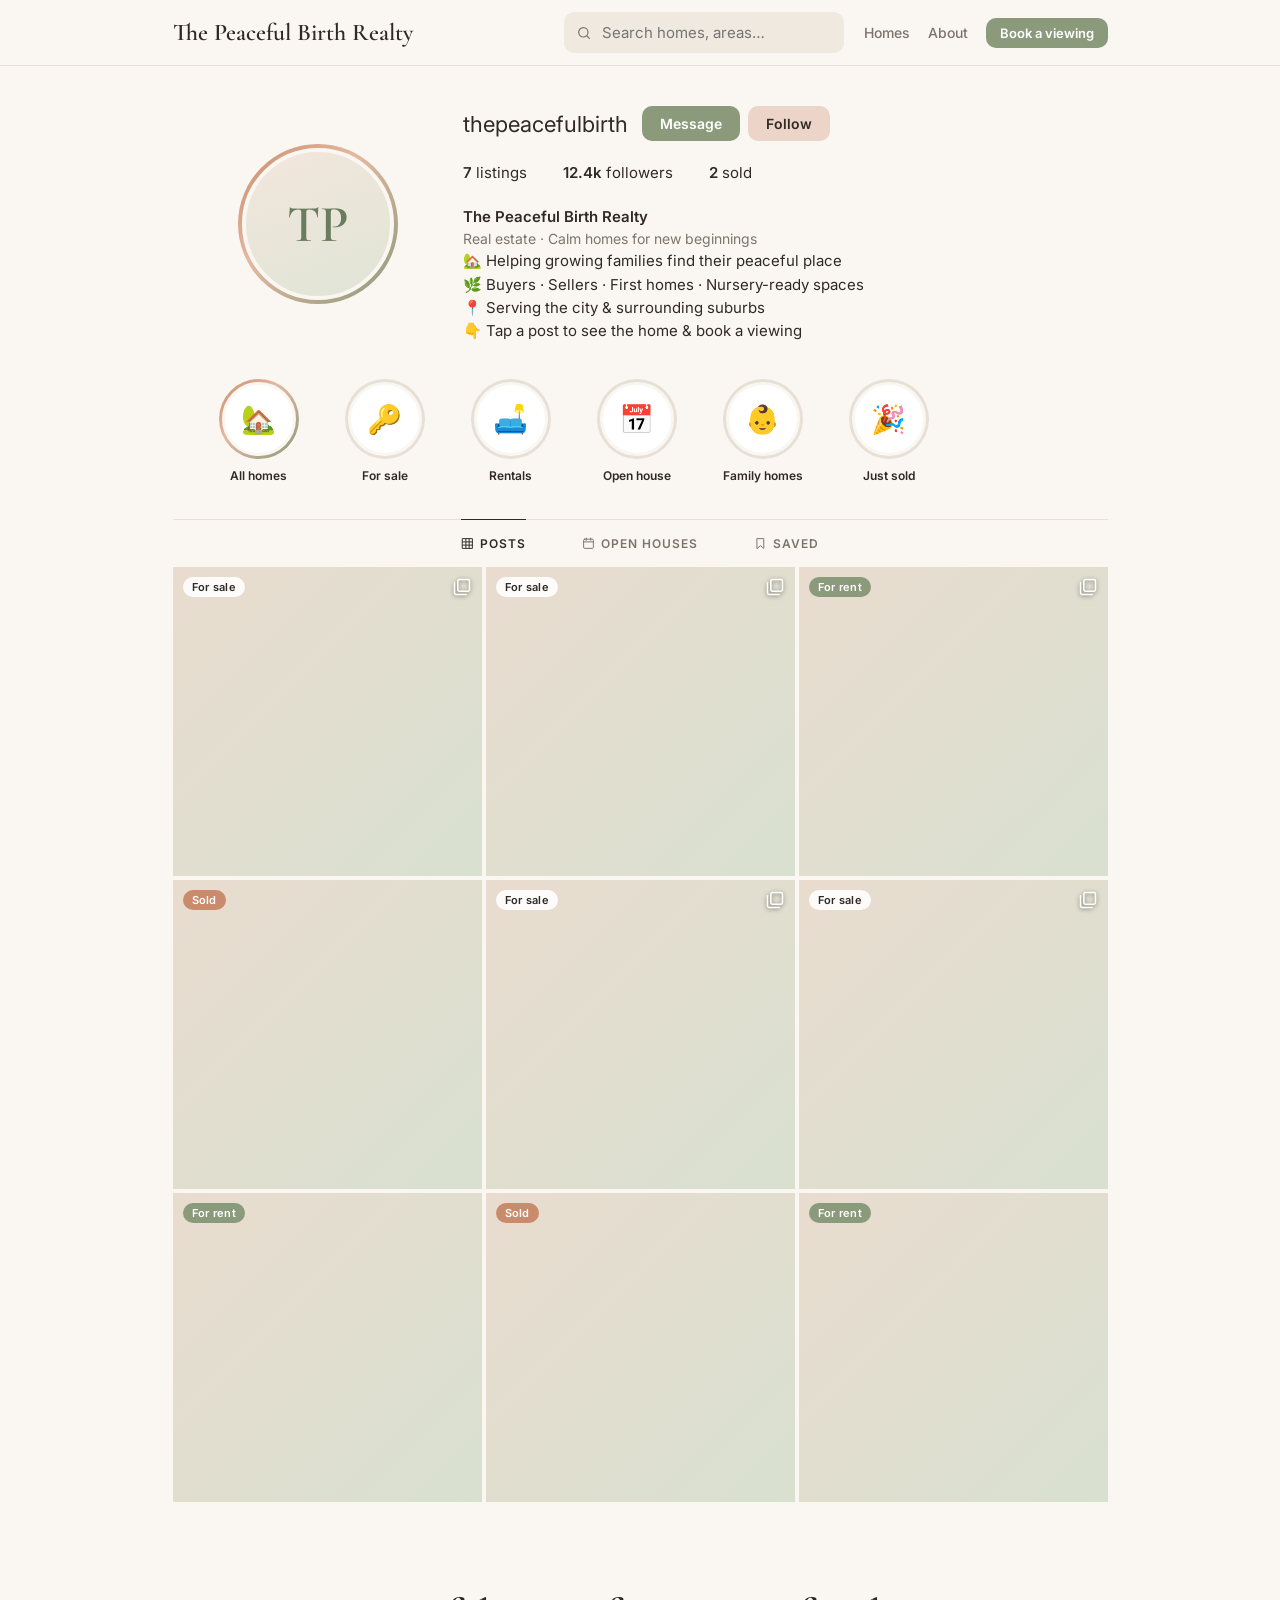
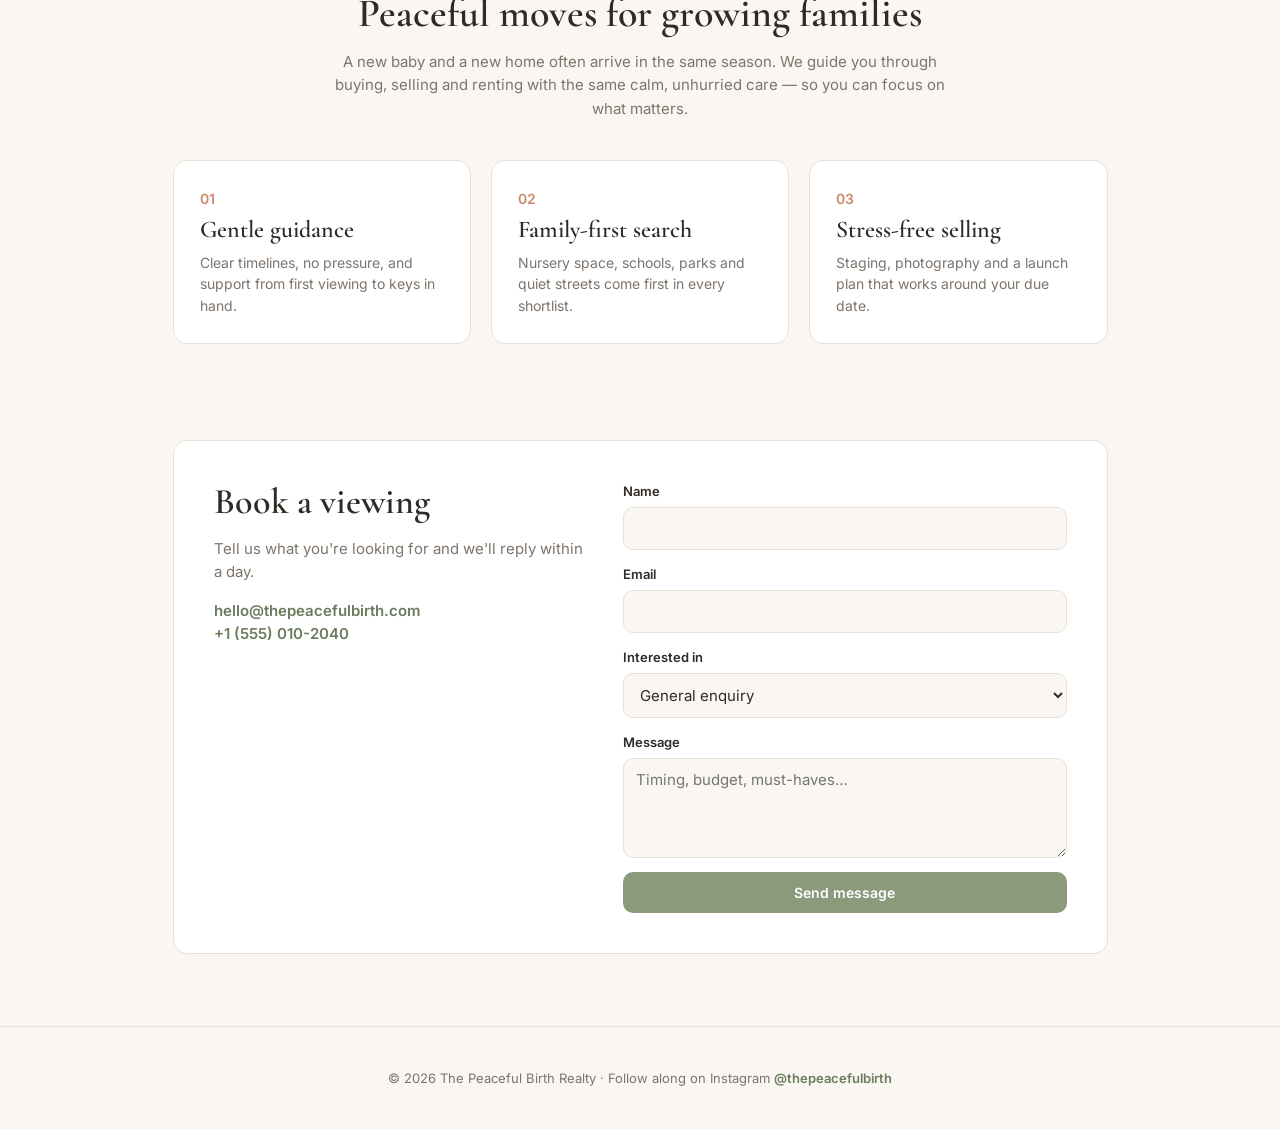
==== index.html @ a36be05c "Add Instagram-style real estate website Static site with an Instagram profile layout: profile header" ====
<!doctype html>
<html lang="en">
<head>
  <meta charset="utf-8" />
  <meta name="viewport" content="width=device-width, initial-scale=1" />
  <title>The Peaceful Birth Realty</title>
  <meta name="description" content="Calm homes for new beginnings — browse listings from @thepeacefulbirth." />
  <link rel="preconnect" href="https://fonts.googleapis.com" />
  <link rel="preconnect" href="https://fonts.gstatic.com" crossorigin />
  <link href="https://fonts.googleapis.com/css2?family=Cormorant+Garamond:wght@500;600&family=Inter:wght@400;500;600&display=swap" rel="stylesheet" />
  <link rel="stylesheet" href="css/styles.css" />
</head>
<body>
  <header class="topbar">
    <div class="topbar__inner">
      <a href="#" class="brand" id="brand"></a>
      <label class="search">
        <svg viewBox="0 0 24 24" aria-hidden="true"><circle cx="11" cy="11" r="7"/><path d="m20 20-3.5-3.5"/></svg>
        <input id="search" type="search" placeholder="Search homes, areas…" aria-label="Search listings" />
      </label>
      <nav class="topbar__links">
        <a href="#feed">Homes</a>
        <a href="#about">About</a>
        <a href="#contact" class="btn btn--small">Book a viewing</a>
      </nav>
    </div>
  </header>

  <main class="page">
    <!-- Profile header, laid out like an Instagram profile -->
    <section class="profile">
      <div class="profile__avatar"><span id="avatar-initials"></span></div>
      <div class="profile__info">
        <div class="profile__row">
          <h1 class="profile__handle" id="handle"></h1>
          <div class="profile__actions">
            <a class="btn" href="#contact">Message</a>
            <a class="btn btn--ghost" id="ig-link" target="_blank" rel="noopener">Follow</a>
          </div>
        </div>
        <ul class="profile__stats">
          <li><strong id="stat-posts"></strong> listings</li>
          <li><strong id="stat-followers"></strong> followers</li>
          <li><strong id="stat-sold"></strong> sold</li>
        </ul>
        <div class="profile__bio">
          <p class="profile__name" id="name"></p>
          <p class="profile__tagline" id="tagline"></p>
          <div id="bio"></div>
        </div>
      </div>
    </section>

    <!-- Story highlights act as category filters -->
    <section class="highlights" id="highlights" aria-label="Categories"></section>

    <!-- Tabs -->
    <nav class="tabs" id="tabs" role="tablist">
      <button class="tab is-active" data-tab="all" role="tab">
        <svg viewBox="0 0 24 24"><rect x="3" y="3" width="18" height="18"/><path d="M9 3v18M15 3v18M3 9h18M3 15h18"/></svg>
        Posts
      </button>
      <button class="tab" data-tab="open" role="tab">
        <svg viewBox="0 0 24 24"><rect x="3" y="4" width="18" height="17" rx="2"/><path d="M3 9h18M8 2v4M16 2v4"/></svg>
        Open houses
      </button>
      <button class="tab" data-tab="saved" role="tab">
        <svg viewBox="0 0 24 24"><path d="M6 3h12v18l-6-5-6 5z"/></svg>
        Saved
      </button>
    </nav>

    <section id="feed" class="grid" aria-live="polite"></section>
    <p class="empty" id="empty" hidden>No homes match yet — try another filter.</p>

    <section class="about" id="about">
      <h2>Peaceful moves for growing families</h2>
      <p>
        A new baby and a new home often arrive in the same season. We guide you through buying,
        selling and renting with the same calm, unhurried care — so you can focus on what matters.
      </p>
      <div class="about__cards">
        <div><span>01</span><h3>Gentle guidance</h3><p>Clear timelines, no pressure, and support from first viewing to keys in hand.</p></div>
        <div><span>02</span><h3>Family-first search</h3><p>Nursery space, schools, parks and quiet streets come first in every shortlist.</p></div>
        <div><span>03</span><h3>Stress-free selling</h3><p>Staging, photography and a launch plan that works around your due date.</p></div>
      </div>
    </section>

    <section class="contact" id="contact">
      <div>
        <h2>Book a viewing</h2>
        <p>Tell us what you're looking for and we'll reply within a day.</p>
        <p class="contact__direct">
          <a id="contact-email"></a><br />
          <a id="contact-phone"></a>
        </p>
      </div>
      <form id="contact-form" class="form">
        <label>Name<input name="name" required /></label>
        <label>Email<input name="email" type="email" required /></label>
        <label>Interested in
          <select name="listing" id="listing-select"><option value="">General enquiry</option></select>
        </label>
        <label>Message<textarea name="message" rows="4" placeholder="Timing, budget, must-haves…"></textarea></label>
        <button class="btn btn--wide" type="submit">Send message</button>
      </form>
    </section>
  </main>

  <footer class="footer">
    <p>© <span id="year"></span> <span id="footer-name"></span> · Follow along on Instagram <a id="footer-ig" target="_blank" rel="noopener"></a></p>
  </footer>

  <!-- Post modal -->
  <div class="modal" id="modal" hidden>
    <div class="modal__backdrop" data-close></div>
    <article class="post" role="dialog" aria-modal="true" aria-labelledby="post-title">
      <button class="modal__close" data-close aria-label="Close">×</button>
      <div class="post__media">
        <img id="post-img" alt="" />
        <button class="post__nav post__nav--prev" id="post-prev" aria-label="Previous photo">‹</button>
        <button class="post__nav post__nav--next" id="post-next" aria-label="Next photo">›</button>
        <div class="post__dots" id="post-dots"></div>
      </div>
      <div class="post__side">
        <header class="post__header">
          <div class="mini-avatar" id="post-avatar"></div>
          <div>
            <strong id="post-handle"></strong>
            <small id="post-location"></small>
          </div>
        </header>
        <div class="post__body">
          <h2 id="post-title"></h2>
          <p class="post__price" id="post-price"></p>
          <ul class="post__facts" id="post-facts"></ul>
          <p class="post__open" id="post-open" hidden></p>
          <p id="post-caption"></p>
          <p class="post__tags" id="post-tags"></p>
        </div>
        <footer class="post__footer">
          <div class="post__icons">
            <button id="post-like" aria-label="Like">
              <svg viewBox="0 0 24 24"><path d="M12 21s-7-4.4-9.3-9C1.2 8.8 3 5 6.6 5c2 0 3.4 1.1 4.4 2.5C12 6.1 13.4 5 15.4 5 19 5 20.8 8.8 19.3 12 17 16.6 12 21 12 21z"/></svg>
            </button>
            <a href="#contact" data-close id="post-message" aria-label="Message about this home">
              <svg viewBox="0 0 24 24"><path d="M21 12a8 8 0 0 1-11.6 7.1L4 20l1-4.6A8 8 0 1 1 21 12z"/></svg>
            </a>
            <button id="post-save" aria-label="Save" class="push-right">
              <svg viewBox="0 0 24 24"><path d="M6 3h12v18l-6-5-6 5z"/></svg>
            </button>
          </div>
          <p class="post__likes" id="post-likes"></p>
          <a href="#contact" class="btn btn--wide" data-close id="post-book">Book a viewing</a>
        </footer>
      </div>
    </article>
  </div>

  <script src="js/listings.js"></script>
  <script src="js/app.js"></script>
</body>
</html>
---- css/styles.css ----
:root {
  --bg: #faf7f2;
  --surface: #ffffff;
  --ink: #2f2a26;
  --muted: #7d746c;
  --line: #e7e0d6;
  --sage: #8a9a7b;
  --sage-dark: #6b7b5d;
  --clay: #c98b6b;
  --blush: #ecd5c8;
  --ring: linear-gradient(135deg, #c98b6b, #e3b9a0 40%, #8a9a7b);
  --radius: 14px;
  --serif: "Cormorant Garamond", Georgia, serif;
  --sans: "Inter", system-ui, -apple-system, sans-serif;
}

* { box-sizing: border-box; }
html { scroll-behavior: smooth; }
body {
  margin: 0;
  background: var(--bg);
  color: var(--ink);
  font: 15px/1.55 var(--sans);
}
body.no-scroll { overflow: hidden; }
a { color: inherit; }
img { display: block; max-width: 100%; }
svg { fill: none; stroke: currentColor; stroke-width: 1.8; stroke-linecap: round; stroke-linejoin: round; }
h1, h2, h3 { font-family: var(--serif); font-weight: 600; line-height: 1.15; margin: 0; }

/* ---------- buttons ---------- */
.btn {
  display: inline-flex; align-items: center; justify-content: center;
  padding: 9px 18px;
  border: 0; border-radius: 10px;
  background: var(--sage); color: #fff;
  font: 600 14px var(--sans);
  text-decoration: none; cursor: pointer;
  transition: background .2s;
}
.btn:hover { background: var(--sage-dark); }
.btn--ghost { background: var(--blush); color: var(--ink); }
.btn--ghost:hover { background: #e2c4b3; }
.btn--small { padding: 7px 14px; font-size: 13px; }
.btn--wide { width: 100%; padding: 12px; }

/* ---------- top bar ---------- */
.topbar {
  position: sticky; top: 0; z-index: 20;
  background: rgba(250, 247, 242, .92);
  backdrop-filter: blur(8px);
  border-bottom: 1px solid var(--line);
}
.topbar__inner {
  max-width: 975px; margin: 0 auto; padding: 12px 20px;
  display: flex; align-items: center; gap: 20px;
}
.brand { font: 600 24px var(--serif); text-decoration: none; white-space: nowrap; }
.search {
  flex: 1; max-width: 280px; margin-left: auto;
  display: flex; align-items: center; gap: 8px;
  background: #efe9e0; border-radius: 10px; padding: 8px 12px;
}
.search svg { width: 16px; height: 16px; color: var(--muted); flex-shrink: 0; }
.search input { border: 0; background: none; outline: none; width: 100%; font: inherit; color: var(--ink); }
.topbar__links { display: flex; align-items: center; gap: 18px; font-size: 14px; font-weight: 500; }
.topbar__links a:not(.btn) { text-decoration: none; color: var(--muted); }
.topbar__links a:not(.btn):hover { color: var(--ink); }

/* ---------- profile ---------- */
.page { max-width: 975px; margin: 0 auto; padding: 0 20px; }
.profile {
  display: grid; grid-template-columns: 290px 1fr; align-items: center;
  padding: 40px 0 28px;
}
.profile__avatar {
  justify-self: center;
  width: 160px; height: 160px; border-radius: 50%;
  padding: 4px; background: var(--ring);
}
.profile__avatar span {
  display: grid; place-items: center; width: 100%; height: 100%;
  border-radius: 50%; border: 4px solid var(--bg);
  background: linear-gradient(160deg, #f3e6dc, #dfe5d6);
  font: 600 52px var(--serif); color: var(--sage-dark);
}
.profile__row { display: flex; align-items: center; flex-wrap: wrap; gap: 14px; }
.profile__handle { font: 400 22px var(--sans); }
.profile__actions { display: flex; gap: 8px; }
.profile__stats { display: flex; gap: 36px; list-style: none; padding: 0; margin: 20px 0; }
.profile__stats strong { font-weight: 600; }
.profile__bio p { margin: 0; }
.profile__name { font-weight: 600; }
.profile__tagline { color: var(--muted); font-size: 14px; }

/* ---------- highlights ---------- */
.highlights {
  display: flex; gap: 34px; overflow-x: auto;
  padding: 8px 0 32px 40px; scrollbar-width: none;
}
.highlights::-webkit-scrollbar { display: none; }
.highlight {
  display: flex; flex-direction: column; align-items: center; gap: 8px;
  background: none; border: 0; cursor: pointer; font: inherit; color: inherit; flex-shrink: 0;
}
.highlight__ring {
  width: 80px; height: 80px; border-radius: 50%; padding: 3px;
  background: var(--line); transition: background .2s;
}
.highlight.is-active .highlight__ring { background: var(--ring); }
.highlight__circle {
  display: grid; place-items: center; width: 100%; height: 100%;
  border-radius: 50%; border: 3px solid var(--bg); background: var(--surface);
  font-size: 28px;
}
.highlight__label { font-size: 12px; font-weight: 600; max-width: 84px; text-align: center; }

/* ---------- tabs ---------- */
.tabs {
  display: flex; justify-content: center; gap: 56px;
  border-top: 1px solid var(--line);
}
.tab {
  display: flex; align-items: center; gap: 6px;
  margin-top: -1px; padding: 16px 0;
  background: none; border: 0; border-top: 1px solid transparent;
  font: 600 12px var(--sans); letter-spacing: 1px; text-transform: uppercase;
  color: var(--muted); cursor: pointer;
}
.tab svg { width: 13px; height: 13px; }
.tab.is-active { color: var(--ink); border-top-color: var(--ink); }

/* ---------- grid ---------- */
.grid { display: grid; grid-template-columns: repeat(3, 1fr); gap: 4px; }
.tile {
  position: relative; aspect-ratio: 1; overflow: hidden;
  padding: 0; border: 0; cursor: pointer;
  background: linear-gradient(135deg, #e9dccf, #d8e0cf);
}
.tile img { width: 100%; height: 100%; object-fit: cover; transition: transform .4s; }
.tile:hover img { transform: scale(1.04); }
.tile__badge {
  position: absolute; left: 10px; top: 10px;
  padding: 3px 9px; border-radius: 99px;
  font: 600 11px var(--sans); letter-spacing: .3px;
  background: rgba(255, 255, 255, .9); color: var(--ink);
}
.tile__badge--sold { background: var(--clay); color: #fff; }
.tile__badge--rent { background: var(--sage); color: #fff; }
.tile__multi { position: absolute; right: 10px; top: 10px; width: 20px; height: 20px; color: #fff; filter: drop-shadow(0 1px 2px rgba(0,0,0,.5)); }
.tile__overlay {
  position: absolute; inset: 0;
  display: flex; flex-direction: column; align-items: center; justify-content: center; gap: 4px;
  background: rgba(47, 42, 38, .45); color: #fff;
  opacity: 0; transition: opacity .2s; font-size: 14px;
}
.tile__overlay strong { font: 600 26px var(--serif); }
.tile:hover .tile__overlay, .tile:focus-visible .tile__overlay { opacity: 1; }
.empty { text-align: center; color: var(--muted); padding: 48px 0; }

/* broken image placeholder */
img.is-broken { visibility: hidden; }

/* ---------- about ---------- */
.about { padding: 88px 0 24px; text-align: center; }
.about h2 { font-size: 40px; }
.about > p { max-width: 620px; margin: 14px auto 40px; color: var(--muted); }
.about__cards { display: grid; grid-template-columns: repeat(3, 1fr); gap: 20px; text-align: left; }
.about__cards div { background: var(--surface); border: 1px solid var(--line); border-radius: var(--radius); padding: 26px; }
.about__cards span { color: var(--clay); font: 600 14px var(--sans); }
.about__cards h3 { font-size: 24px; margin: 6px 0 8px; }
.about__cards p { margin: 0; color: var(--muted); font-size: 14px; }

/* ---------- contact ---------- */
.contact {
  display: grid; grid-template-columns: 1fr 1.2fr; gap: 40px;
  margin: 72px 0; padding: 40px;
  background: var(--surface); border: 1px solid var(--line); border-radius: var(--radius);
}
.contact h2 { font-size: 36px; }
.contact p { color: var(--muted); }
.contact__direct a { color: var(--sage-dark); font-weight: 600; text-decoration: none; }
.form { display: grid; gap: 14px; }
.form label { display: grid; gap: 6px; font-size: 13px; font-weight: 600; }
.form input, .form select, .form textarea {
  font: 400 15px var(--sans); color: var(--ink);
  padding: 11px 12px; border: 1px solid var(--line); border-radius: 10px; background: var(--bg);
}
.form input:focus, .form select:focus, .form textarea:focus { outline: 2px solid var(--sage); border-color: transparent; }

.footer { border-top: 1px solid var(--line); text-align: center; padding: 28px 20px; color: var(--muted); font-size: 13px; }
.footer a { color: var(--sage-dark); font-weight: 600; text-decoration: none; }

/* ---------- post modal ---------- */
.modal { position: fixed; inset: 0; z-index: 50; display: grid; place-items: center; padding: 24px; }
.modal[hidden] { display: none; }
.modal__backdrop { position: absolute; inset: 0; background: rgba(20, 17, 15, .7); }
.modal__close {
  position: fixed; top: 14px; right: 20px; z-index: 2;
  background: none; border: 0; color: #fff; font-size: 38px; line-height: 1; cursor: pointer;
}
.post {
  position: relative; display: grid; grid-template-columns: minmax(0, 1.4fr) minmax(320px, 1fr);
  width: min(1100px, 100%); max-height: calc(100vh - 48px);
  background: var(--surface); border-radius: 6px; overflow: hidden;
}
.post__media { position: relative; background: linear-gradient(135deg, #e9dccf, #d8e0cf); aspect-ratio: 1; max-height: calc(100vh - 48px); }
.post__media img { width: 100%; height: 100%; object-fit: cover; }
.post__nav {
  position: absolute; top: 50%; transform: translateY(-50%);
  width: 32px; height: 32px; border-radius: 50%; border: 0;
  background: rgba(255, 255, 255, .85); font-size: 22px; line-height: 1; cursor: pointer;
}
.post__nav[hidden] { display: none; }
.post__nav--prev { left: 12px; }
.post__nav--next { right: 12px; }
.post__dots { position: absolute; bottom: 14px; left: 0; right: 0; display: flex; justify-content: center; gap: 5px; }
.post__dots span { width: 6px; height: 6px; border-radius: 50%; background: rgba(255, 255, 255, .55); }
.post__dots span.is-active { background: #fff; }

.post__side { display: flex; flex-direction: column; min-height: 0; }
.post__header { display: flex; align-items: center; gap: 12px; padding: 14px 16px; border-bottom: 1px solid var(--line); }
.post__header strong { display: block; font-size: 14px; }
.post__header small { color: var(--muted); font-size: 12px; }
.mini-avatar {
  width: 36px; height: 36px; border-radius: 50%; flex-shrink: 0;
  display: grid; place-items: center;
  background: linear-gradient(160deg, #f3e6dc, #dfe5d6);
  box-shadow: 0 0 0 2px var(--surface), 0 0 0 4px var(--clay);
  font: 600 14px var(--serif); color: var(--sage-dark);
}
.post__body { flex: 1; overflow-y: auto; padding: 18px 16px; font-size: 14px; }
.post__body h2 { font-size: 30px; }
.post__price { font-weight: 600; color: var(--sage-dark); margin: 4px 0 12px; }
.post__facts { display: flex; flex-wrap: wrap; gap: 8px; list-style: none; padding: 0; margin: 0 0 14px; }
.post__facts li { background: var(--bg); border: 1px solid var(--line); border-radius: 99px; padding: 4px 12px; font-size: 13px; }
.post__open { background: #f5ebe4; border-radius: 10px; padding: 8px 12px; font-weight: 500; }
.post__open[hidden] { display: none; }
.post__tags { color: #5b6f8c; }
.post__footer { border-top: 1px solid var(--line); padding: 10px 16px 16px; }
.post__icons { display: flex; gap: 14px; align-items: center; }
.post__icons button, .post__icons a { background: none; border: 0; padding: 4px 0; cursor: pointer; color: var(--ink); display: flex; }
.post__icons svg { width: 26px; height: 26px; }
.push-right { margin-left: auto; }
#post-like.is-on svg { fill: #e0565b; stroke: #e0565b; }
#post-save.is-on svg { fill: var(--ink); }
.post__likes { font-weight: 600; font-size: 14px; margin: 6px 0 12px; }

/* ---------- responsive ---------- */
@media (max-width: 820px) {
  .topbar__links a:not(.btn) { display: none; }
  .post { grid-template-columns: 1fr; overflow-y: auto; }
  .post__media { max-height: none; }
  .post__body { overflow: visible; }
  .about__cards, .contact { grid-template-columns: 1fr; }
}

@media (max-width: 640px) {
  .topbar__inner { padding: 10px 16px; gap: 12px; }
  .brand { font-size: 20px; }
  .search { display: none; }
  .topbar__links { margin-left: auto; }
  .page { padding: 0; }
  .profile { grid-template-columns: 96px 1fr; gap: 20px; padding: 20px 16px; align-items: start; }
  .profile__avatar { width: 88px; height: 88px; padding: 3px; }
  .profile__avatar span { font-size: 30px; border-width: 3px; }
  .profile__handle { font-size: 19px; }
  .profile__stats { gap: 18px; margin: 12px 0; font-size: 14px; }
  .profile__stats li { display: flex; flex-direction: column; line-height: 1.3; }
  .profile__bio { grid-column: 1 / -1; font-size: 14px; }
  .highlights { gap: 16px; padding: 0 16px 20px; }
  .highlight__ring { width: 64px; height: 64px; }
  .highlight__circle { font-size: 22px; }
  .tabs { gap: 0; justify-content: space-around; }
  .tab { font-size: 11px; }
  .grid { gap: 2px; }
  .tile__badge { left: 6px; top: 6px; font-size: 10px; padding: 2px 7px; }
  .tile__multi { width: 16px; height: 16px; right: 6px; top: 6px; }
  .tile__overlay strong { font-size: 18px; }
  .tile__overlay span { display: none; }
  .about, .contact { margin-left: 16px; margin-right: 16px; }
  .about { padding-top: 56px; }
  .about h2 { font-size: 32px; }
  .contact { padding: 24px; margin-top: 48px; margin-bottom: 48px; }
  .modal { padding: 0; }
  .post { max-height: 100vh; height: 100vh; border-radius: 0; }
}
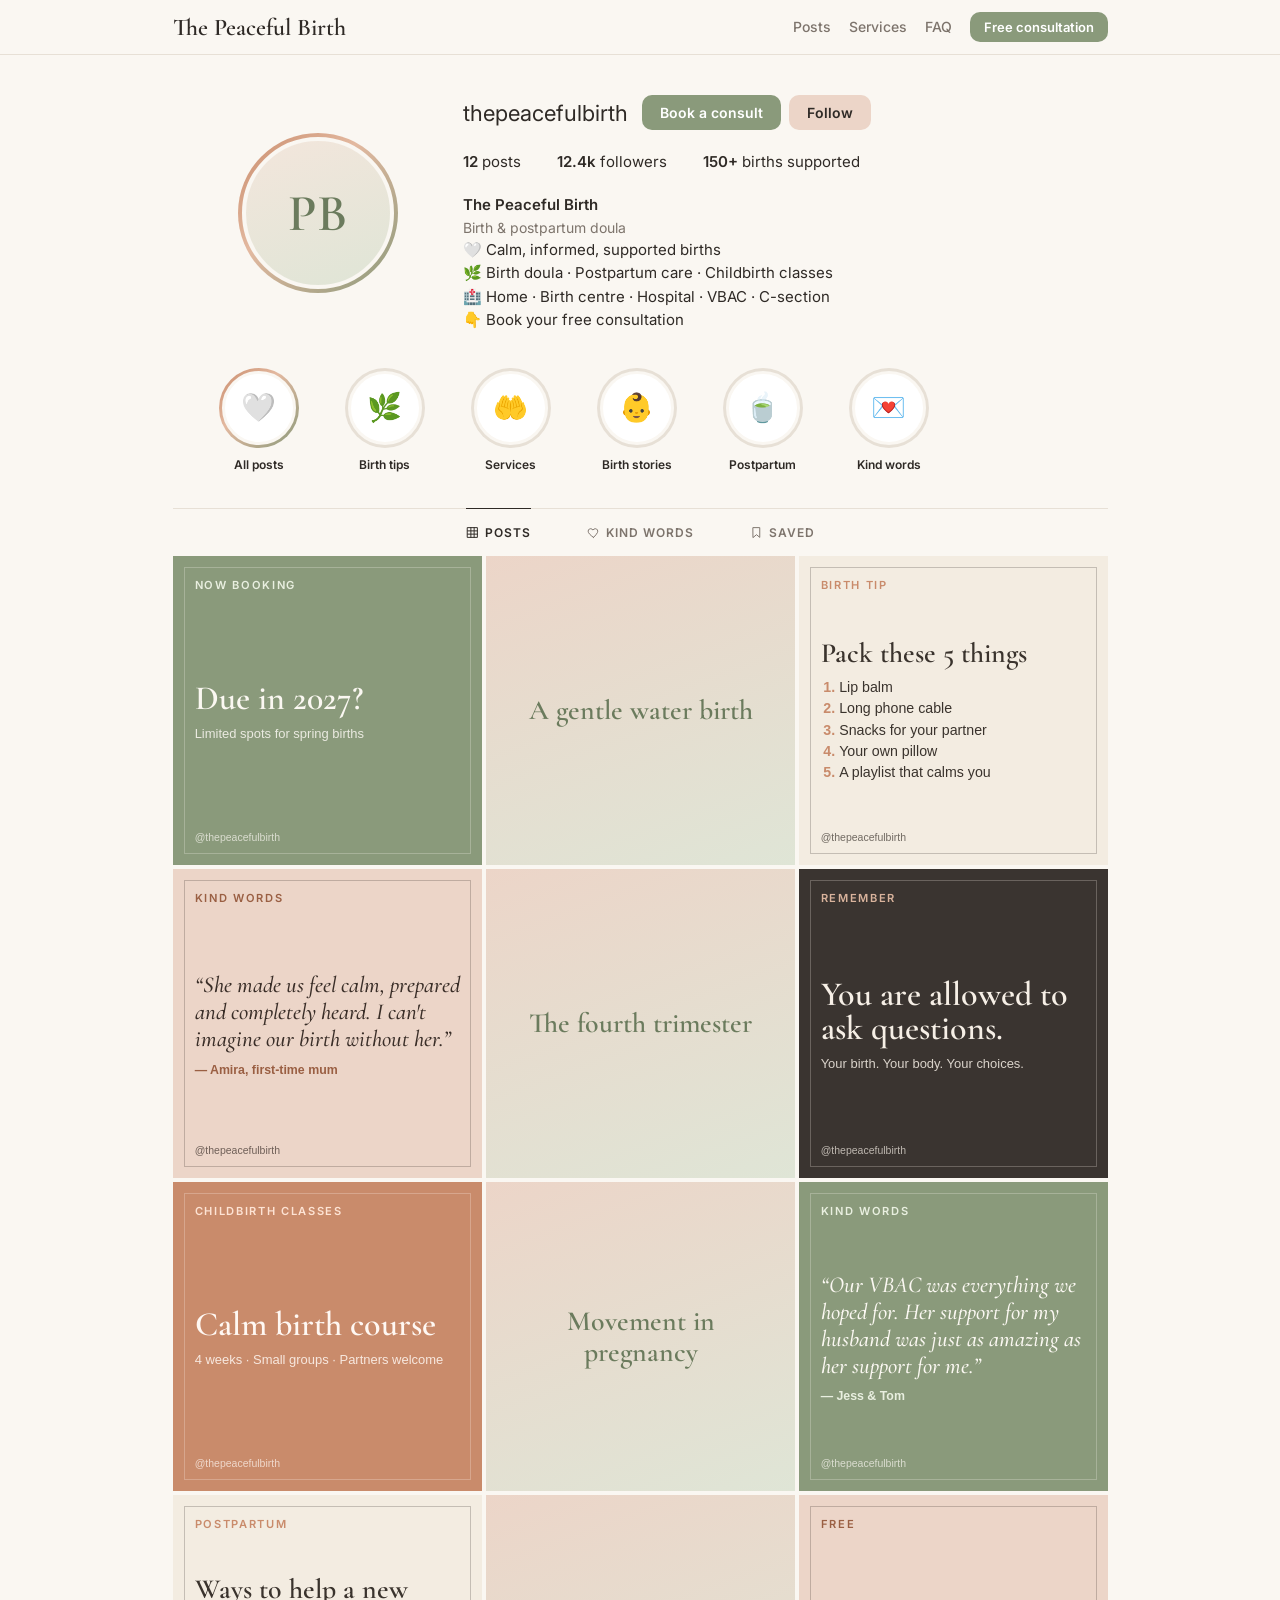
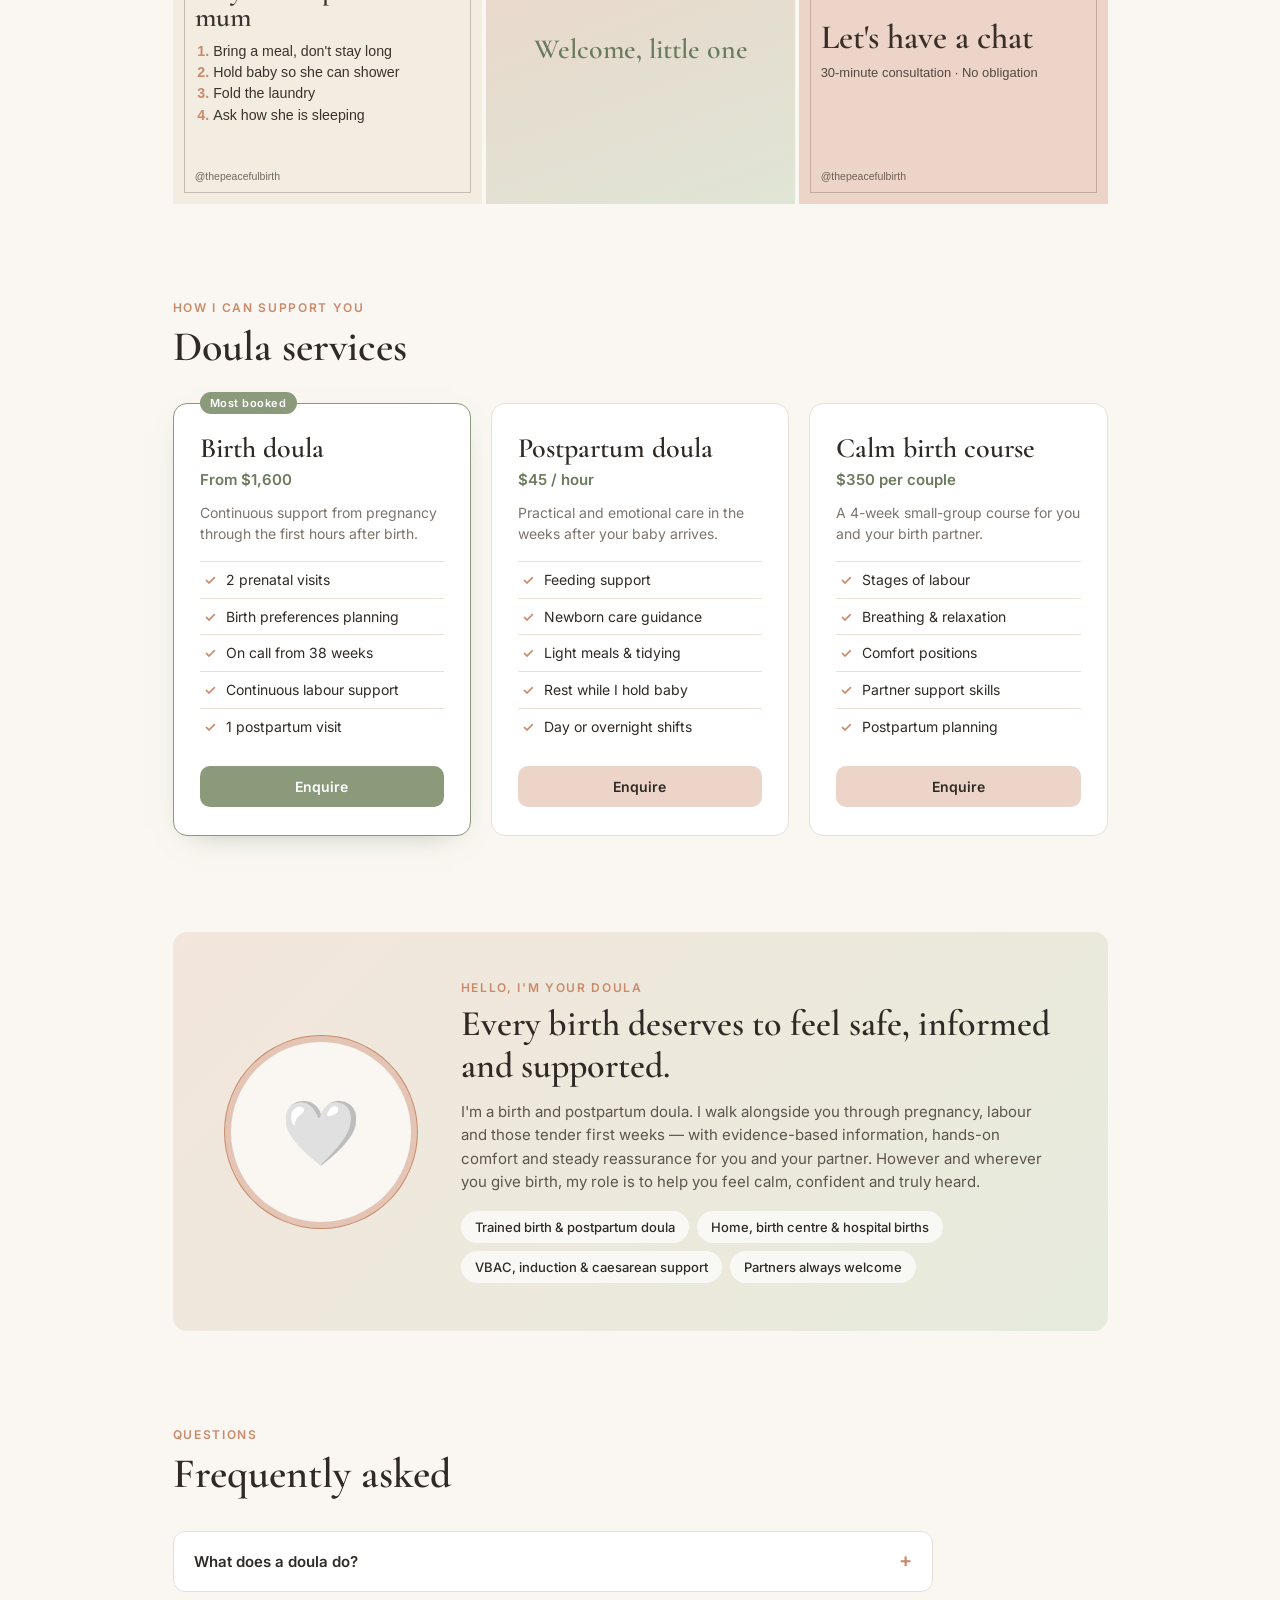
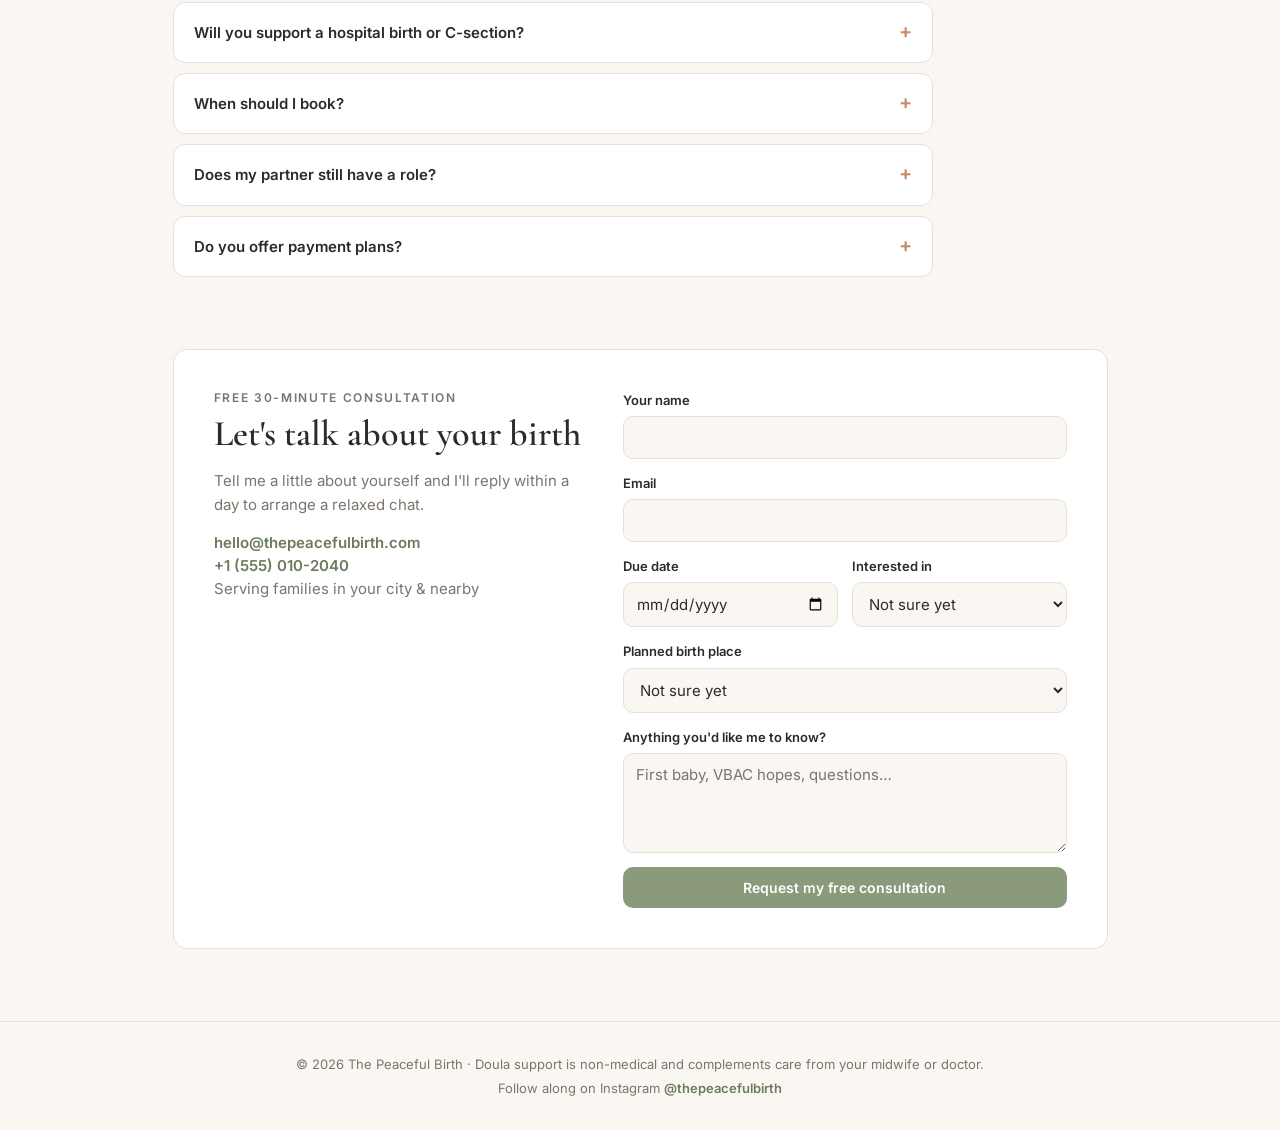
==== commit 3cfcb13b: "Rebuild site as a doula business page in Instagram profile layout Replace the real estate listings w" ====
--- a/index.html
+++ b/index.html
@@ -3,25 +3,22 @@
 <head>
   <meta charset="utf-8" />
   <meta name="viewport" content="width=device-width, initial-scale=1" />
-  <title>The Peaceful Birth Realty</title>
-  <meta name="description" content="Calm homes for new beginnings — browse listings from @thepeacefulbirth." />
+  <title>The Peaceful Birth · Doula</title>
+  <meta name="description" content="Birth and postpartum doula support for calm, informed, supported births. Book a free consultation." />
   <link rel="preconnect" href="https://fonts.googleapis.com" />
   <link rel="preconnect" href="https://fonts.gstatic.com" crossorigin />
-  <link href="https://fonts.googleapis.com/css2?family=Cormorant+Garamond:wght@500;600&family=Inter:wght@400;500;600&display=swap" rel="stylesheet" />
+  <link href="https://fonts.googleapis.com/css2?family=Cormorant+Garamond:ital,wght@0,500;0,600;1,500&family=Inter:wght@400;500;600&display=swap" rel="stylesheet" />
   <link rel="stylesheet" href="css/styles.css" />
 </head>
 <body>
   <header class="topbar">
     <div class="topbar__inner">
       <a href="#" class="brand" id="brand"></a>
-      <label class="search">
-        <svg viewBox="0 0 24 24" aria-hidden="true"><circle cx="11" cy="11" r="7"/><path d="m20 20-3.5-3.5"/></svg>
-        <input id="search" type="search" placeholder="Search homes, areas…" aria-label="Search listings" />
-      </label>
       <nav class="topbar__links">
-        <a href="#feed">Homes</a>
-        <a href="#about">About</a>
-        <a href="#contact" class="btn btn--small">Book a viewing</a>
+        <a href="#feed">Posts</a>
+        <a href="#services">Services</a>
+        <a href="#faq">FAQ</a>
+        <a href="#contact" class="btn btn--small">Free consultation</a>
       </nav>
     </div>
   </header>
@@ -34,14 +31,14 @@
         <div class="profile__row">
           <h1 class="profile__handle" id="handle"></h1>
           <div class="profile__actions">
-            <a class="btn" href="#contact">Message</a>
+            <a class="btn" href="#contact">Book a consult</a>
             <a class="btn btn--ghost" id="ig-link" target="_blank" rel="noopener">Follow</a>
           </div>
         </div>
         <ul class="profile__stats">
-          <li><strong id="stat-posts"></strong> listings</li>
+          <li><strong id="stat-posts"></strong> posts</li>
           <li><strong id="stat-followers"></strong> followers</li>
-          <li><strong id="stat-sold"></strong> sold</li>
+          <li><strong id="stat-births"></strong> births supported</li>
         </ul>
         <div class="profile__bio">
           <p class="profile__name" id="name"></p>
@@ -54,15 +51,14 @@
     <!-- Story highlights act as category filters -->
     <section class="highlights" id="highlights" aria-label="Categories"></section>
 
-    <!-- Tabs -->
     <nav class="tabs" id="tabs" role="tablist">
       <button class="tab is-active" data-tab="all" role="tab">
         <svg viewBox="0 0 24 24"><rect x="3" y="3" width="18" height="18"/><path d="M9 3v18M15 3v18M3 9h18M3 15h18"/></svg>
         Posts
       </button>
-      <button class="tab" data-tab="open" role="tab">
-        <svg viewBox="0 0 24 24"><rect x="3" y="4" width="18" height="17" rx="2"/><path d="M3 9h18M8 2v4M16 2v4"/></svg>
-        Open houses
+      <button class="tab" data-tab="reviews" role="tab">
+        <svg viewBox="0 0 24 24"><path d="M12 21s-7-4.4-9.3-9C1.2 8.8 3 5 6.6 5c2 0 3.4 1.1 4.4 2.5C12 6.1 13.4 5 15.4 5 19 5 20.8 8.8 19.3 12 17 16.6 12 21 12 21z"/></svg>
+        Kind words
       </button>
       <button class="tab" data-tab="saved" role="tab">
         <svg viewBox="0 0 24 24"><path d="M6 3h12v18l-6-5-6 5z"/></svg>
@@ -71,44 +67,72 @@
     </nav>
 
     <section id="feed" class="grid" aria-live="polite"></section>
-    <p class="empty" id="empty" hidden>No homes match yet — try another filter.</p>
+    <p class="empty" id="empty" hidden>Nothing saved yet — tap the bookmark on a post to keep it here.</p>
 
-    <section class="about" id="about">
-      <h2>Peaceful moves for growing families</h2>
-      <p>
-        A new baby and a new home often arrive in the same season. We guide you through buying,
-        selling and renting with the same calm, unhurried care — so you can focus on what matters.
-      </p>
-      <div class="about__cards">
-        <div><span>01</span><h3>Gentle guidance</h3><p>Clear timelines, no pressure, and support from first viewing to keys in hand.</p></div>
-        <div><span>02</span><h3>Family-first search</h3><p>Nursery space, schools, parks and quiet streets come first in every shortlist.</p></div>
-        <div><span>03</span><h3>Stress-free selling</h3><p>Staging, photography and a launch plan that works around your due date.</p></div>
+    <section class="section" id="services">
+      <p class="eyebrow">How I can support you</p>
+      <h2>Doula services</h2>
+      <div class="services" id="services-list"></div>
+    </section>
+
+    <section class="section about" id="about">
+      <div class="about__badge" aria-hidden="true">🤍</div>
+      <div>
+        <p class="eyebrow">Hello, I'm your doula</p>
+        <h2>Every birth deserves to feel safe, informed and supported.</h2>
+        <p>
+          I'm a birth and postpartum doula. I walk alongside you through pregnancy, labour and
+          those tender first weeks — with evidence-based information, hands-on comfort and steady
+          reassurance for you and your partner. However and wherever you give birth, my role is to
+          help you feel calm, confident and truly heard.
+        </p>
+        <ul class="about__points">
+          <li>Trained birth & postpartum doula</li>
+          <li>Home, birth centre & hospital births</li>
+          <li>VBAC, induction & caesarean support</li>
+          <li>Partners always welcome</li>
+        </ul>
       </div>
+    </section>
+
+    <section class="section" id="faq">
+      <p class="eyebrow">Questions</p>
+      <h2>Frequently asked</h2>
+      <div class="faq" id="faq-list"></div>
     </section>
 
     <section class="contact" id="contact">
       <div>
-        <h2>Book a viewing</h2>
-        <p>Tell us what you're looking for and we'll reply within a day.</p>
+        <p class="eyebrow">Free 30-minute consultation</p>
+        <h2>Let's talk about your birth</h2>
+        <p>Tell me a little about yourself and I'll reply within a day to arrange a relaxed chat.</p>
         <p class="contact__direct">
           <a id="contact-email"></a><br />
-          <a id="contact-phone"></a>
+          <a id="contact-phone"></a><br />
+          <span id="contact-area"></span>
         </p>
       </div>
       <form id="contact-form" class="form">
-        <label>Name<input name="name" required /></label>
+        <label>Your name<input name="name" required /></label>
         <label>Email<input name="email" type="email" required /></label>
-        <label>Interested in
-          <select name="listing" id="listing-select"><option value="">General enquiry</option></select>
+        <div class="form__row">
+          <label>Due date<input name="due" type="date" /></label>
+          <label>Interested in
+            <select name="service" id="service-select"><option value="">Not sure yet</option></select>
+          </label>
+        </div>
+        <label>Planned birth place
+          <select name="place"><option>Not sure yet</option><option>Home</option><option>Birth centre</option><option>Hospital</option></select>
         </label>
-        <label>Message<textarea name="message" rows="4" placeholder="Timing, budget, must-haves…"></textarea></label>
-        <button class="btn btn--wide" type="submit">Send message</button>
+        <label>Anything you'd like me to know?<textarea name="message" rows="4" placeholder="First baby, VBAC hopes, questions…"></textarea></label>
+        <button class="btn btn--wide" type="submit">Request my free consultation</button>
       </form>
     </section>
   </main>
 
   <footer class="footer">
-    <p>© <span id="year"></span> <span id="footer-name"></span> · Follow along on Instagram <a id="footer-ig" target="_blank" rel="noopener"></a></p>
+    <p>© <span id="year"></span> <span id="footer-name"></span> · Doula support is non-medical and complements care from your midwife or doctor.</p>
+    <p>Follow along on Instagram <a id="footer-ig" target="_blank" rel="noopener"></a></p>
   </footer>
 
   <!-- Post modal -->
@@ -116,25 +140,17 @@
     <div class="modal__backdrop" data-close></div>
     <article class="post" role="dialog" aria-modal="true" aria-labelledby="post-title">
       <button class="modal__close" data-close aria-label="Close">×</button>
-      <div class="post__media">
-        <img id="post-img" alt="" />
-        <button class="post__nav post__nav--prev" id="post-prev" aria-label="Previous photo">‹</button>
-        <button class="post__nav post__nav--next" id="post-next" aria-label="Next photo">›</button>
-        <div class="post__dots" id="post-dots"></div>
-      </div>
+      <div class="post__media" id="post-media"></div>
       <div class="post__side">
         <header class="post__header">
           <div class="mini-avatar" id="post-avatar"></div>
           <div>
             <strong id="post-handle"></strong>
-            <small id="post-location"></small>
+            <small id="post-category"></small>
           </div>
         </header>
         <div class="post__body">
           <h2 id="post-title"></h2>
-          <p class="post__price" id="post-price"></p>
-          <ul class="post__facts" id="post-facts"></ul>
-          <p class="post__open" id="post-open" hidden></p>
           <p id="post-caption"></p>
           <p class="post__tags" id="post-tags"></p>
         </div>
@@ -143,7 +159,7 @@
             <button id="post-like" aria-label="Like">
               <svg viewBox="0 0 24 24"><path d="M12 21s-7-4.4-9.3-9C1.2 8.8 3 5 6.6 5c2 0 3.4 1.1 4.4 2.5C12 6.1 13.4 5 15.4 5 19 5 20.8 8.8 19.3 12 17 16.6 12 21 12 21z"/></svg>
             </button>
-            <a href="#contact" data-close id="post-message" aria-label="Message about this home">
+            <a href="#contact" data-close aria-label="Message me">
               <svg viewBox="0 0 24 24"><path d="M21 12a8 8 0 0 1-11.6 7.1L4 20l1-4.6A8 8 0 1 1 21 12z"/></svg>
             </a>
             <button id="post-save" aria-label="Save" class="push-right">
@@ -151,13 +167,13 @@
             </button>
           </div>
           <p class="post__likes" id="post-likes"></p>
-          <a href="#contact" class="btn btn--wide" data-close id="post-book">Book a viewing</a>
+          <a href="#contact" class="btn btn--wide" data-close>Book a free consultation</a>
         </footer>
       </div>
     </article>
   </div>
 
-  <script src="js/listings.js"></script>
+  <script src="js/content.js"></script>
   <script src="js/app.js"></script>
 </body>
 </html>
--- a/css/styles.css
+++ b/css/styles.css
@@ -56,14 +56,7 @@
   display: flex; align-items: center; gap: 20px;
 }
 .brand { font: 600 24px var(--serif); text-decoration: none; white-space: nowrap; }
-.search {
-  flex: 1; max-width: 280px; margin-left: auto;
-  display: flex; align-items: center; gap: 8px;
-  background: #efe9e0; border-radius: 10px; padding: 8px 12px;
-}
-.search svg { width: 16px; height: 16px; color: var(--muted); flex-shrink: 0; }
-.search input { border: 0; background: none; outline: none; width: 100%; font: inherit; color: var(--ink); }
-.topbar__links { display: flex; align-items: center; gap: 18px; font-size: 14px; font-weight: 500; }
+.topbar__links { display: flex; margin-left: auto; align-items: center; gap: 18px; font-size: 14px; font-weight: 500; }
 .topbar__links a:not(.btn) { text-decoration: none; color: var(--muted); }
 .topbar__links a:not(.btn):hover { color: var(--ink); }
 
@@ -137,39 +130,103 @@
   padding: 0; border: 0; cursor: pointer;
   background: linear-gradient(135deg, #e9dccf, #d8e0cf);
 }
-.tile img { width: 100%; height: 100%; object-fit: cover; transition: transform .4s; }
-.tile:hover img { transform: scale(1.04); }
-.tile__badge {
-  position: absolute; left: 10px; top: 10px;
-  padding: 3px 9px; border-radius: 99px;
-  font: 600 11px var(--sans); letter-spacing: .3px;
-  background: rgba(255, 255, 255, .9); color: var(--ink);
-}
-.tile__badge--sold { background: var(--clay); color: #fff; }
-.tile__badge--rent { background: var(--sage); color: #fff; }
-.tile__multi { position: absolute; right: 10px; top: 10px; width: 20px; height: 20px; color: #fff; filter: drop-shadow(0 1px 2px rgba(0,0,0,.5)); }
 .tile__overlay {
-  position: absolute; inset: 0;
+  position: absolute; inset: 0; z-index: 1;
   display: flex; flex-direction: column; align-items: center; justify-content: center; gap: 4px;
   background: rgba(47, 42, 38, .45); color: #fff;
   opacity: 0; transition: opacity .2s; font-size: 14px;
 }
-.tile__overlay strong { font: 600 26px var(--serif); }
 .tile:hover .tile__overlay, .tile:focus-visible .tile__overlay { opacity: 1; }
 .empty { text-align: center; color: var(--muted); padding: 48px 0; }
 
-/* broken image placeholder */
-img.is-broken { visibility: hidden; }
-
-/* ---------- about ---------- */
-.about { padding: 88px 0 24px; text-align: center; }
-.about h2 { font-size: 40px; }
-.about > p { max-width: 620px; margin: 14px auto 40px; color: var(--muted); }
-.about__cards { display: grid; grid-template-columns: repeat(3, 1fr); gap: 20px; text-align: left; }
-.about__cards div { background: var(--surface); border: 1px solid var(--line); border-radius: var(--radius); padding: 26px; }
-.about__cards span { color: var(--clay); font: 600 14px var(--sans); }
-.about__cards h3 { font-size: 24px; margin: 6px 0 8px; }
-.about__cards p { margin: 0; color: var(--muted); font-size: 14px; }
+
+/* ---------- post visuals (grid tiles + modal) ---------- */
+.tile, .post__media { container-type: inline-size; }
+.tile { background: none; }
+.card, .photo { position: absolute; inset: 0; }
+.card {
+  display: flex; flex-direction: column; justify-content: space-between;
+  padding: 7cqw; text-align: left;
+  --card-bg: #dfe5d6; --card-ink: #3f4a36; --card-accent: #6b7b5d;
+  background: var(--card-bg); color: var(--card-ink);
+}
+.card--sage  { --card-bg: #8a9a7b; --card-ink: #fbf8f2; --card-accent: #e9efe0; }
+.card--clay  { --card-bg: #c98b6b; --card-ink: #fff8f3; --card-accent: #fde3d4; }
+.card--cream { --card-bg: #f3ece1; --card-ink: #3a332d; --card-accent: #c98b6b; }
+.card--blush { --card-bg: #ecd5c8; --card-ink: #3a2e28; --card-accent: #9a5f43; }
+.card--ink   { --card-bg: #3a3430; --card-ink: #f6efe6; --card-accent: #d9b39c; }
+.card::after {
+  content: ""; position: absolute; inset: 3.5cqw;
+  border: 1px solid currentColor; opacity: .25; pointer-events: none;
+}
+.card__kicker { font: 600 3.6cqw var(--sans); letter-spacing: .15em; text-transform: uppercase; color: var(--card-accent); }
+.card__headline { font: 600 11cqw/1.02 var(--serif); }
+.card__sub { margin: 3cqw 0 0; font-size: 4.2cqw; opacity: .85; }
+.card__quote { margin: 0; font: italic 500 7.4cqw/1.18 var(--serif); }
+.card__author { margin: 3cqw 0 0; font-size: 4cqw; font-weight: 600; color: var(--card-accent); }
+.card__list { margin: 3.5cqw 0 0; padding-left: 6cqw; font-size: 4.6cqw; line-height: 1.5; }
+.card__list li::marker { color: var(--card-accent); font-weight: 600; }
+.card__handle { font-size: 3.4cqw; opacity: .7; }
+.card .card__headline + .card__list { margin-top: 3cqw; }
+.card:has(.card__list) .card__headline { font-size: 9cqw; }
+
+.photo { background: linear-gradient(160deg, #ecd5c8, #dfe5d6); }
+.photo img { width: 100%; height: 100%; object-fit: cover; transition: transform .4s; }
+.tile:hover .photo img { transform: scale(1.04); }
+.photo__fallback {
+  position: absolute; inset: 0; display: none; place-items: center; padding: 10cqw; text-align: center;
+  font: 600 9cqw/1.1 var(--serif); color: var(--sage-dark);
+}
+.photo.is-broken img { display: none; }
+.photo.is-broken .photo__fallback { display: grid; }
+
+/* ---------- sections ---------- */
+.section { padding: 96px 0 0; }
+.section > h2 { font-size: 42px; margin-bottom: 32px; }
+.eyebrow { margin: 0 0 8px; color: var(--clay); font: 600 12px var(--sans); letter-spacing: .14em; text-transform: uppercase; }
+
+.services { display: grid; grid-template-columns: repeat(3, 1fr); gap: 20px; align-items: start; }
+.service {
+  position: relative; background: var(--surface); border: 1px solid var(--line);
+  border-radius: var(--radius); padding: 28px 26px;
+}
+.service--featured { border-color: var(--sage); box-shadow: 0 10px 30px -18px rgba(107, 123, 93, .6); }
+.service__flag {
+  position: absolute; top: -12px; left: 26px; background: var(--sage); color: #fff;
+  font: 600 11px var(--sans); letter-spacing: .05em; padding: 4px 10px; border-radius: 99px;
+}
+.service h3 { font-size: 28px; }
+.service__price { margin: 4px 0 10px; font-weight: 600; color: var(--sage-dark); }
+.service__blurb { margin: 0 0 16px; color: var(--muted); font-size: 14px; }
+.service ul { list-style: none; padding: 0; margin: 0 0 22px; font-size: 14px; }
+.service li { padding: 7px 0 7px 26px; border-top: 1px solid var(--line); position: relative; }
+.service li::before { content: "✓"; position: absolute; left: 4px; color: var(--clay); font-weight: 600; }
+
+.about {
+  display: grid; grid-template-columns: 200px 1fr; gap: 40px; align-items: center;
+  margin-top: 96px; padding: 48px; border-radius: var(--radius);
+  background: linear-gradient(135deg, #f3e6dc, #e6ebdd);
+}
+.about__badge {
+  justify-self: center; width: 180px; aspect-ratio: 1; border-radius: 50%;
+  display: grid; place-items: center; font-size: 64px;
+  background: var(--bg); box-shadow: 0 0 0 6px rgba(255,255,255,.5), 0 0 0 7px var(--clay);
+}
+.about h2 { font-size: 36px; }
+.about p:not(.eyebrow) { color: #5d554e; margin: 14px 0 18px; }
+.about__points { display: flex; flex-wrap: wrap; gap: 8px; list-style: none; padding: 0; margin: 0; }
+.about__points li { background: rgba(255,255,255,.7); border-radius: 99px; padding: 6px 14px; font-size: 13px; font-weight: 500; }
+
+.faq { display: grid; gap: 10px; max-width: 760px; }
+.faq details { background: var(--surface); border: 1px solid var(--line); border-radius: 12px; padding: 0 20px; }
+.faq summary { cursor: pointer; padding: 18px 0; font-weight: 600; list-style: none; display: flex; justify-content: space-between; gap: 16px; }
+.faq summary::-webkit-details-marker { display: none; }
+.faq summary::after { content: "+"; color: var(--clay); font-size: 20px; line-height: 1; }
+.faq details[open] summary::after { content: "–"; }
+.faq details p { margin: 0 0 18px; color: var(--muted); }
+
+.form__row { display: grid; grid-template-columns: 1fr 1fr; gap: 14px; }
+.footer p { margin: 4px 0; }
 
 /* ---------- contact ---------- */
 .contact {
@@ -205,18 +262,6 @@
   background: var(--surface); border-radius: 6px; overflow: hidden;
 }
 .post__media { position: relative; background: linear-gradient(135deg, #e9dccf, #d8e0cf); aspect-ratio: 1; max-height: calc(100vh - 48px); }
-.post__media img { width: 100%; height: 100%; object-fit: cover; }
-.post__nav {
-  position: absolute; top: 50%; transform: translateY(-50%);
-  width: 32px; height: 32px; border-radius: 50%; border: 0;
-  background: rgba(255, 255, 255, .85); font-size: 22px; line-height: 1; cursor: pointer;
-}
-.post__nav[hidden] { display: none; }
-.post__nav--prev { left: 12px; }
-.post__nav--next { right: 12px; }
-.post__dots { position: absolute; bottom: 14px; left: 0; right: 0; display: flex; justify-content: center; gap: 5px; }
-.post__dots span { width: 6px; height: 6px; border-radius: 50%; background: rgba(255, 255, 255, .55); }
-.post__dots span.is-active { background: #fff; }
 
 .post__side { display: flex; flex-direction: column; min-height: 0; }
 .post__header { display: flex; align-items: center; gap: 12px; padding: 14px 16px; border-bottom: 1px solid var(--line); }
@@ -231,11 +276,6 @@
 }
 .post__body { flex: 1; overflow-y: auto; padding: 18px 16px; font-size: 14px; }
 .post__body h2 { font-size: 30px; }
-.post__price { font-weight: 600; color: var(--sage-dark); margin: 4px 0 12px; }
-.post__facts { display: flex; flex-wrap: wrap; gap: 8px; list-style: none; padding: 0; margin: 0 0 14px; }
-.post__facts li { background: var(--bg); border: 1px solid var(--line); border-radius: 99px; padding: 4px 12px; font-size: 13px; }
-.post__open { background: #f5ebe4; border-radius: 10px; padding: 8px 12px; font-weight: 500; }
-.post__open[hidden] { display: none; }
 .post__tags { color: #5b6f8c; }
 .post__footer { border-top: 1px solid var(--line); padding: 10px 16px 16px; }
 .post__icons { display: flex; gap: 14px; align-items: center; }
@@ -252,14 +292,14 @@
   .post { grid-template-columns: 1fr; overflow-y: auto; }
   .post__media { max-height: none; }
   .post__body { overflow: visible; }
-  .about__cards, .contact { grid-template-columns: 1fr; }
+  .services, .contact, .about { grid-template-columns: 1fr; }
+  .form__row { grid-template-columns: 1fr; }
 }
 
 @media (max-width: 640px) {
   .topbar__inner { padding: 10px 16px; gap: 12px; }
   .brand { font-size: 20px; }
-  .search { display: none; }
-  .topbar__links { margin-left: auto; }
+    .topbar__links { margin-left: auto; }
   .page { padding: 0; }
   .profile { grid-template-columns: 96px 1fr; gap: 20px; padding: 20px 16px; align-items: start; }
   .profile__avatar { width: 88px; height: 88px; padding: 3px; }
@@ -274,13 +314,10 @@
   .tabs { gap: 0; justify-content: space-around; }
   .tab { font-size: 11px; }
   .grid { gap: 2px; }
-  .tile__badge { left: 6px; top: 6px; font-size: 10px; padding: 2px 7px; }
-  .tile__multi { width: 16px; height: 16px; right: 6px; top: 6px; }
-  .tile__overlay strong { font-size: 18px; }
-  .tile__overlay span { display: none; }
-  .about, .contact { margin-left: 16px; margin-right: 16px; }
-  .about { padding-top: 56px; }
-  .about h2 { font-size: 32px; }
+        .section, .contact { margin-left: 16px; margin-right: 16px; }
+  .section { padding-top: 56px; }
+  .section h2 { font-size: 32px; }
+  .about { padding: 28px 22px; }
   .contact { padding: 24px; margin-top: 48px; margin-bottom: 48px; }
   .modal { padding: 0; }
   .post { max-height: 100vh; height: 100vh; border-radius: 0; }
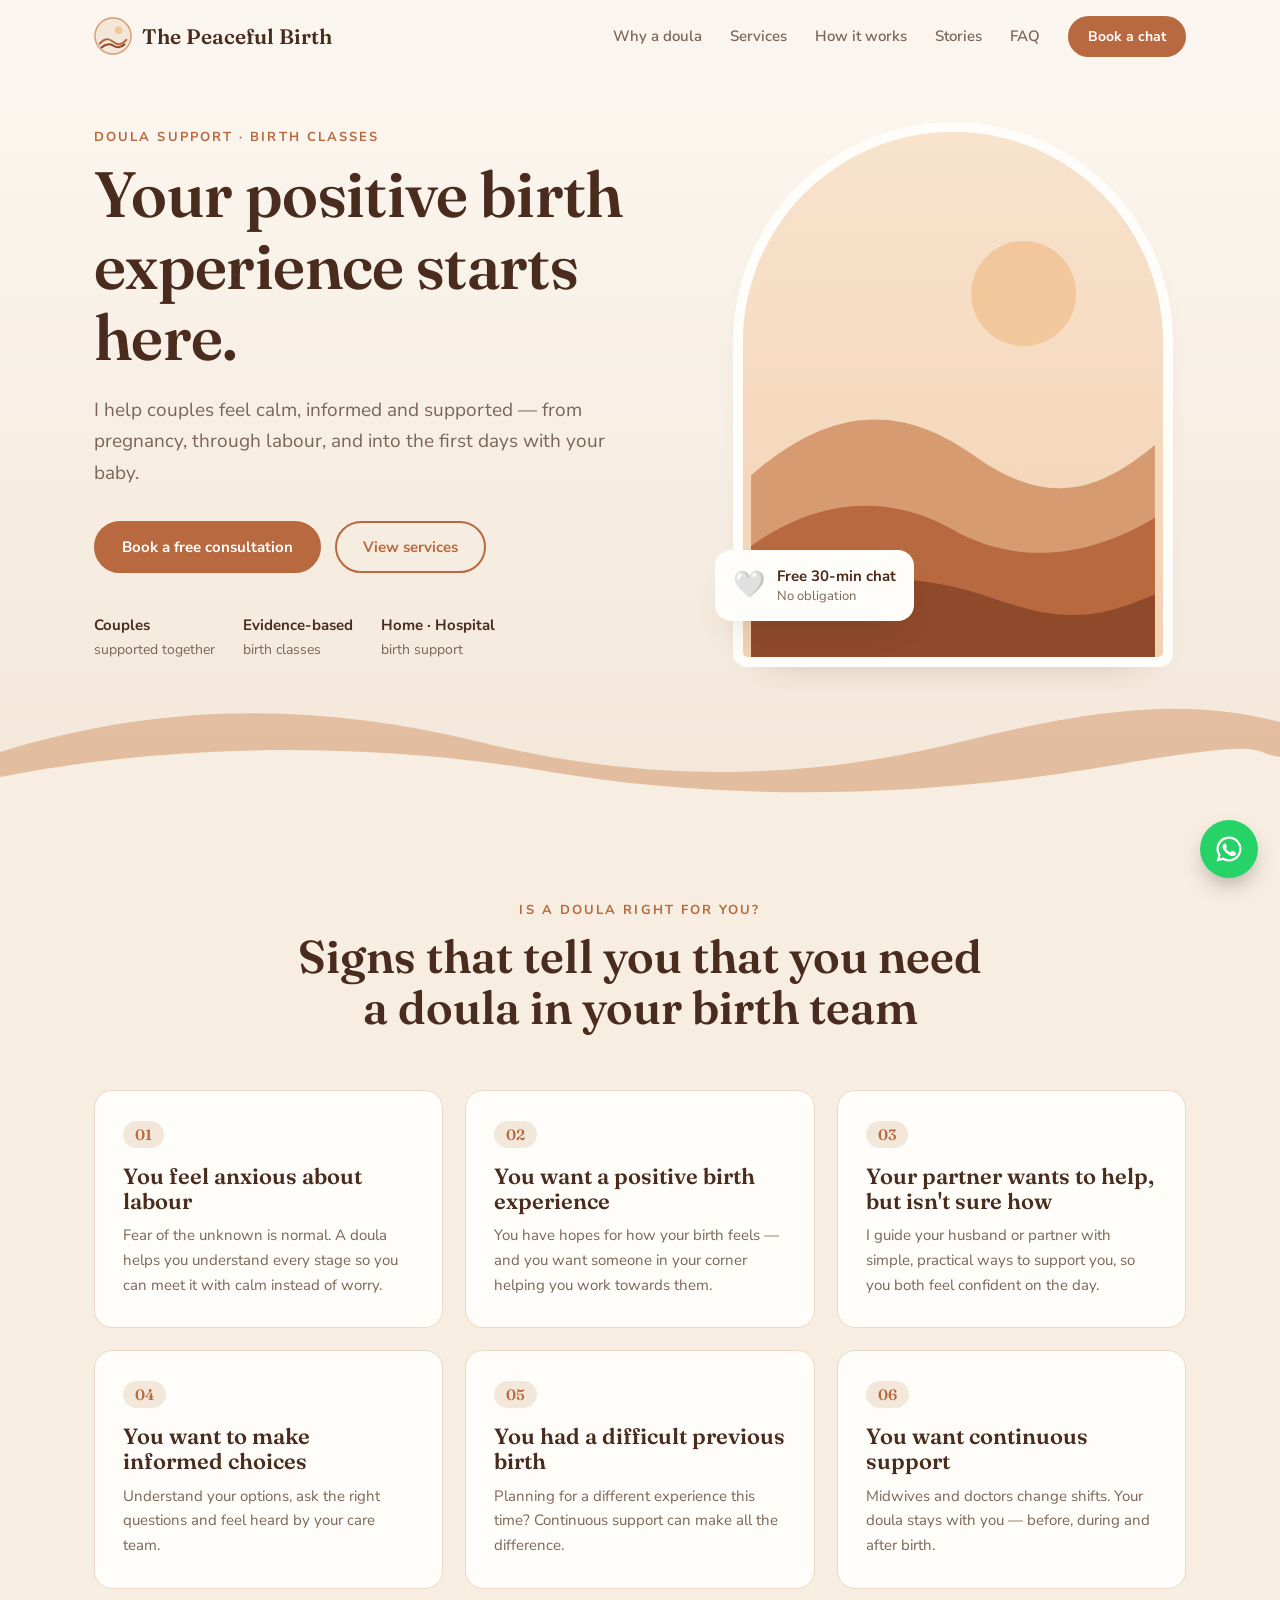
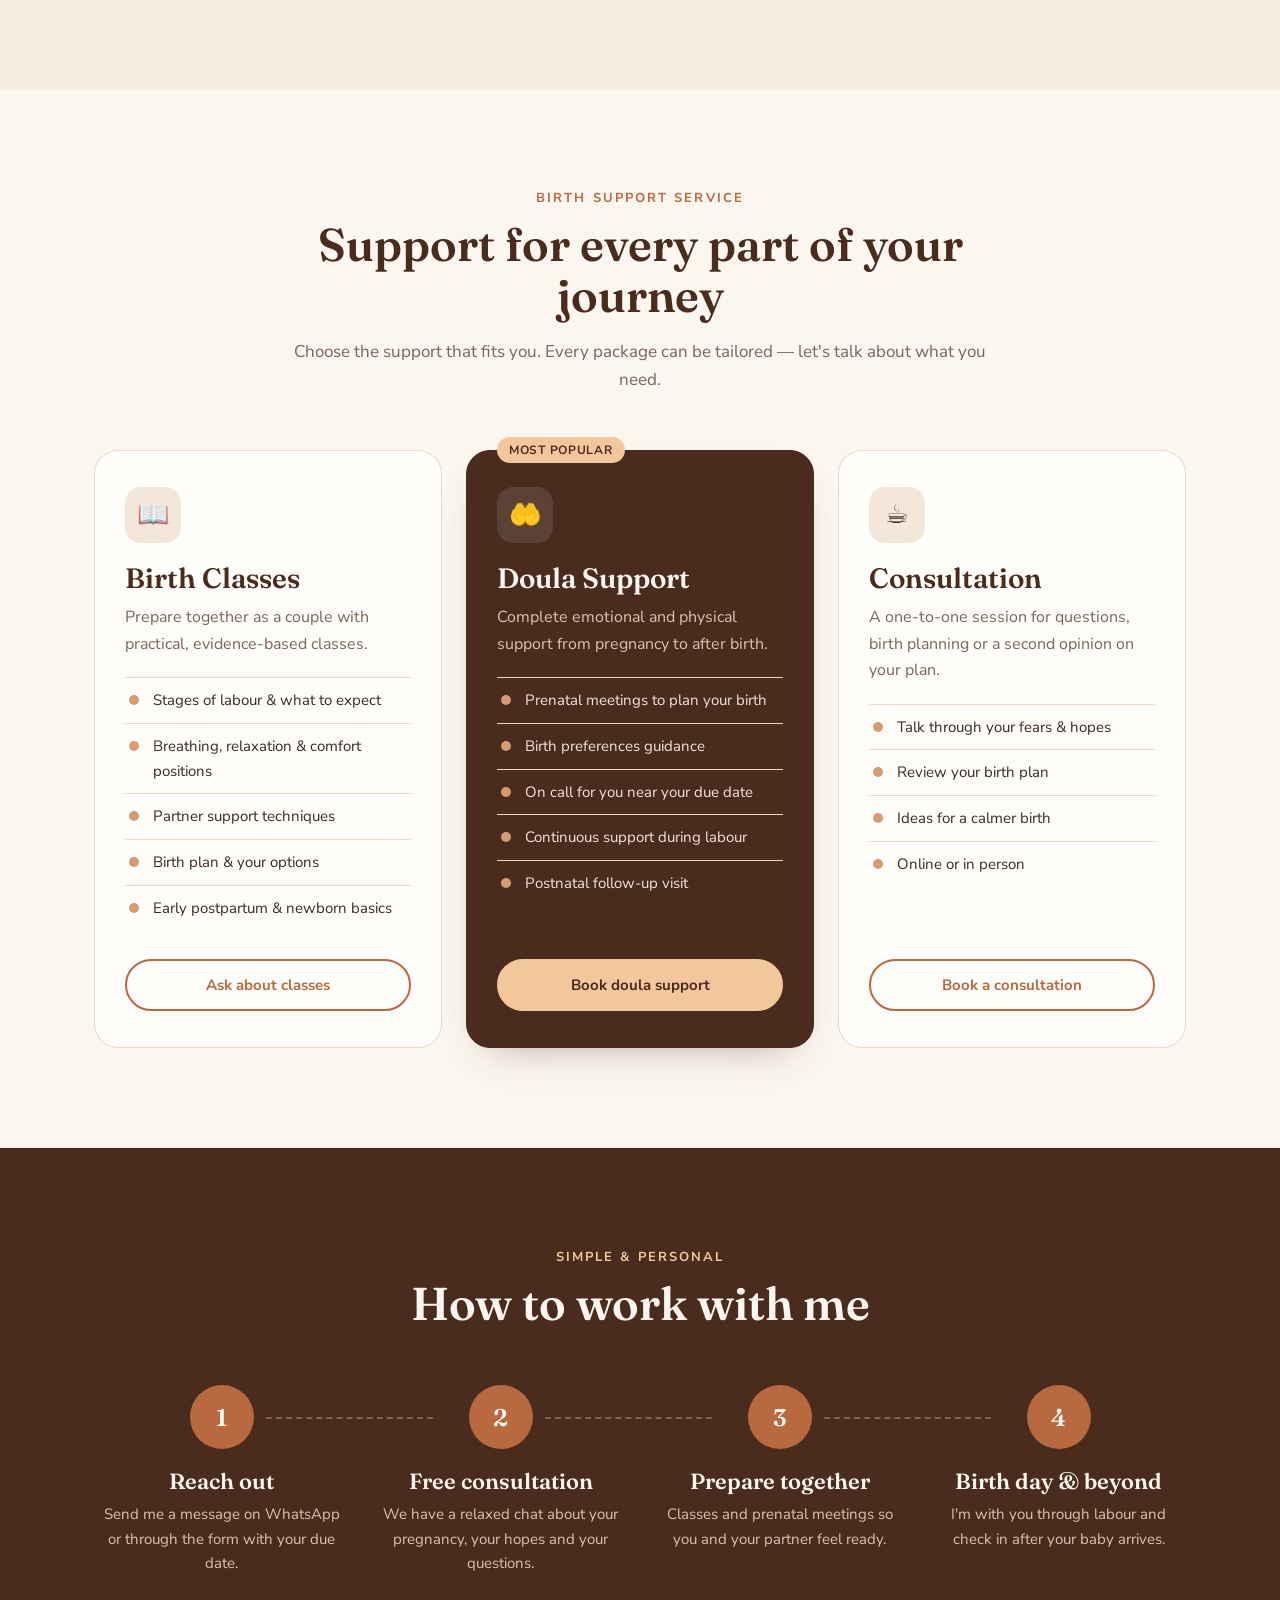
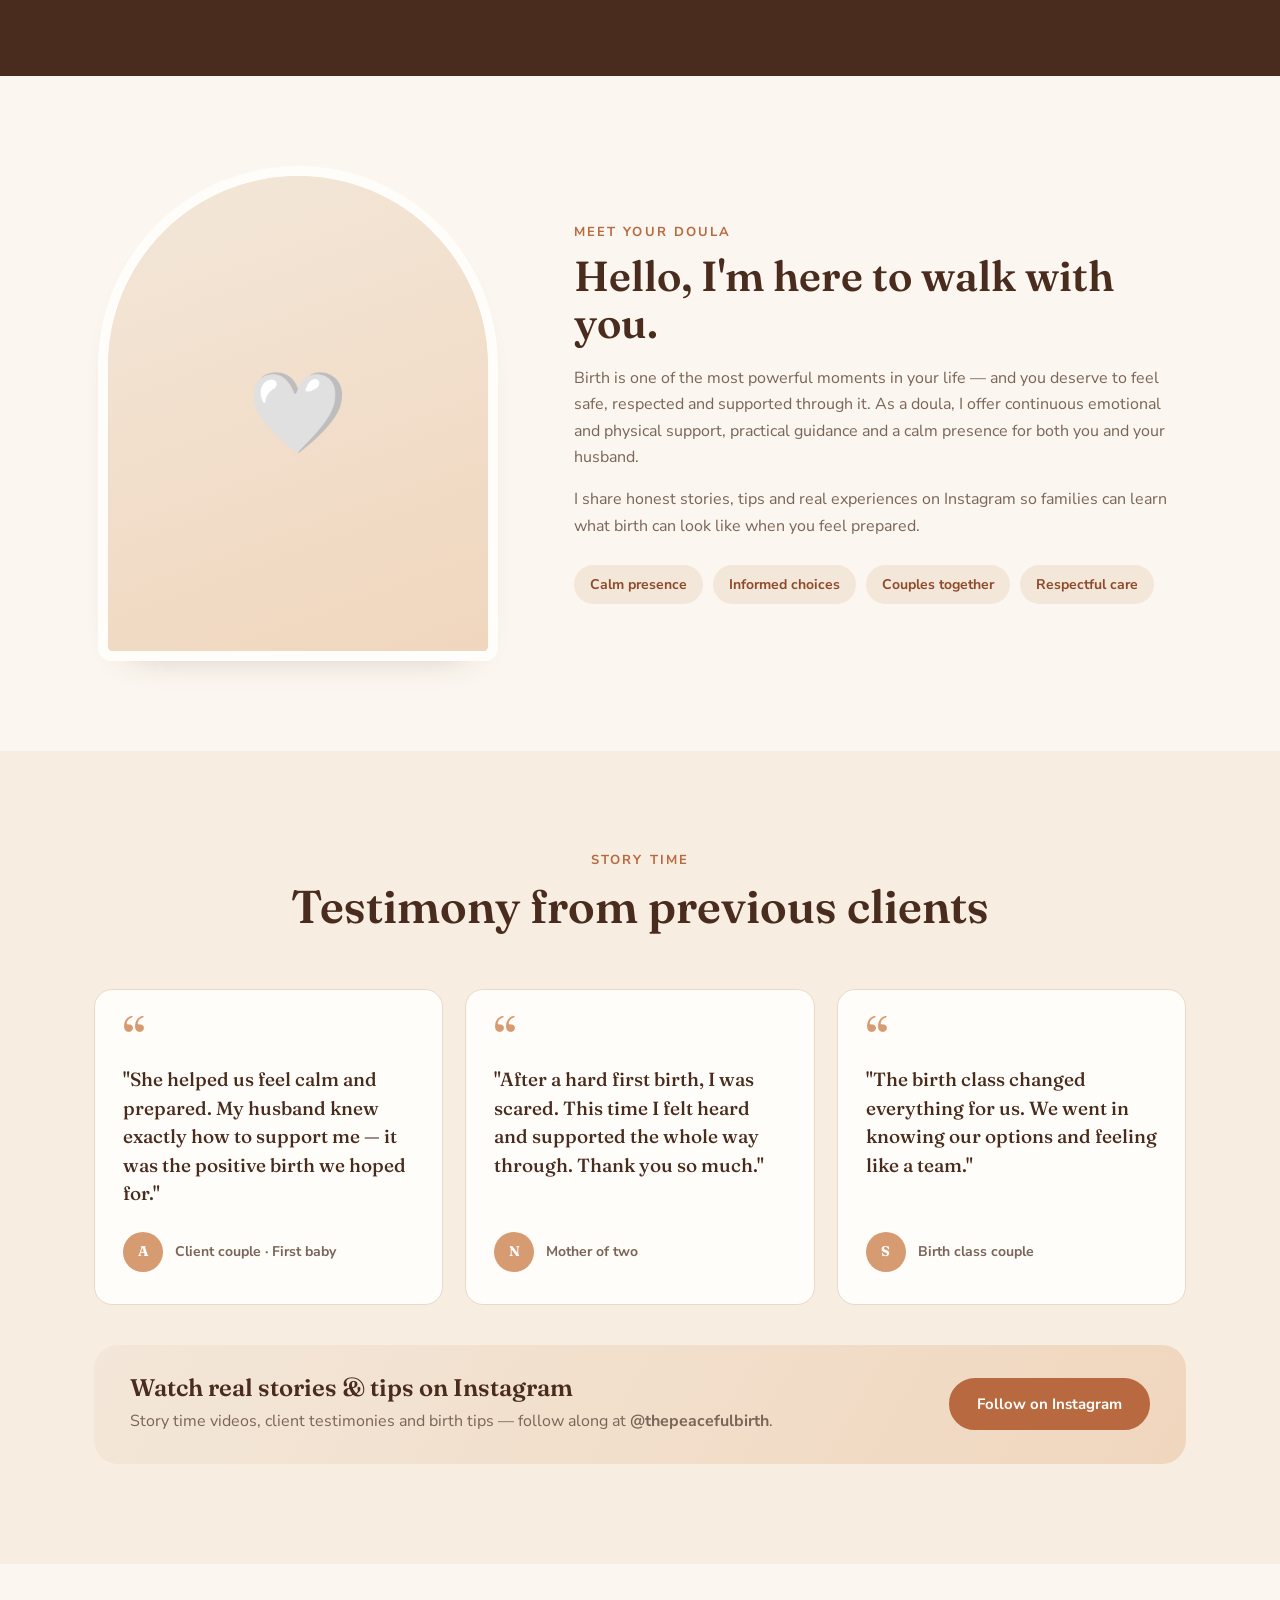
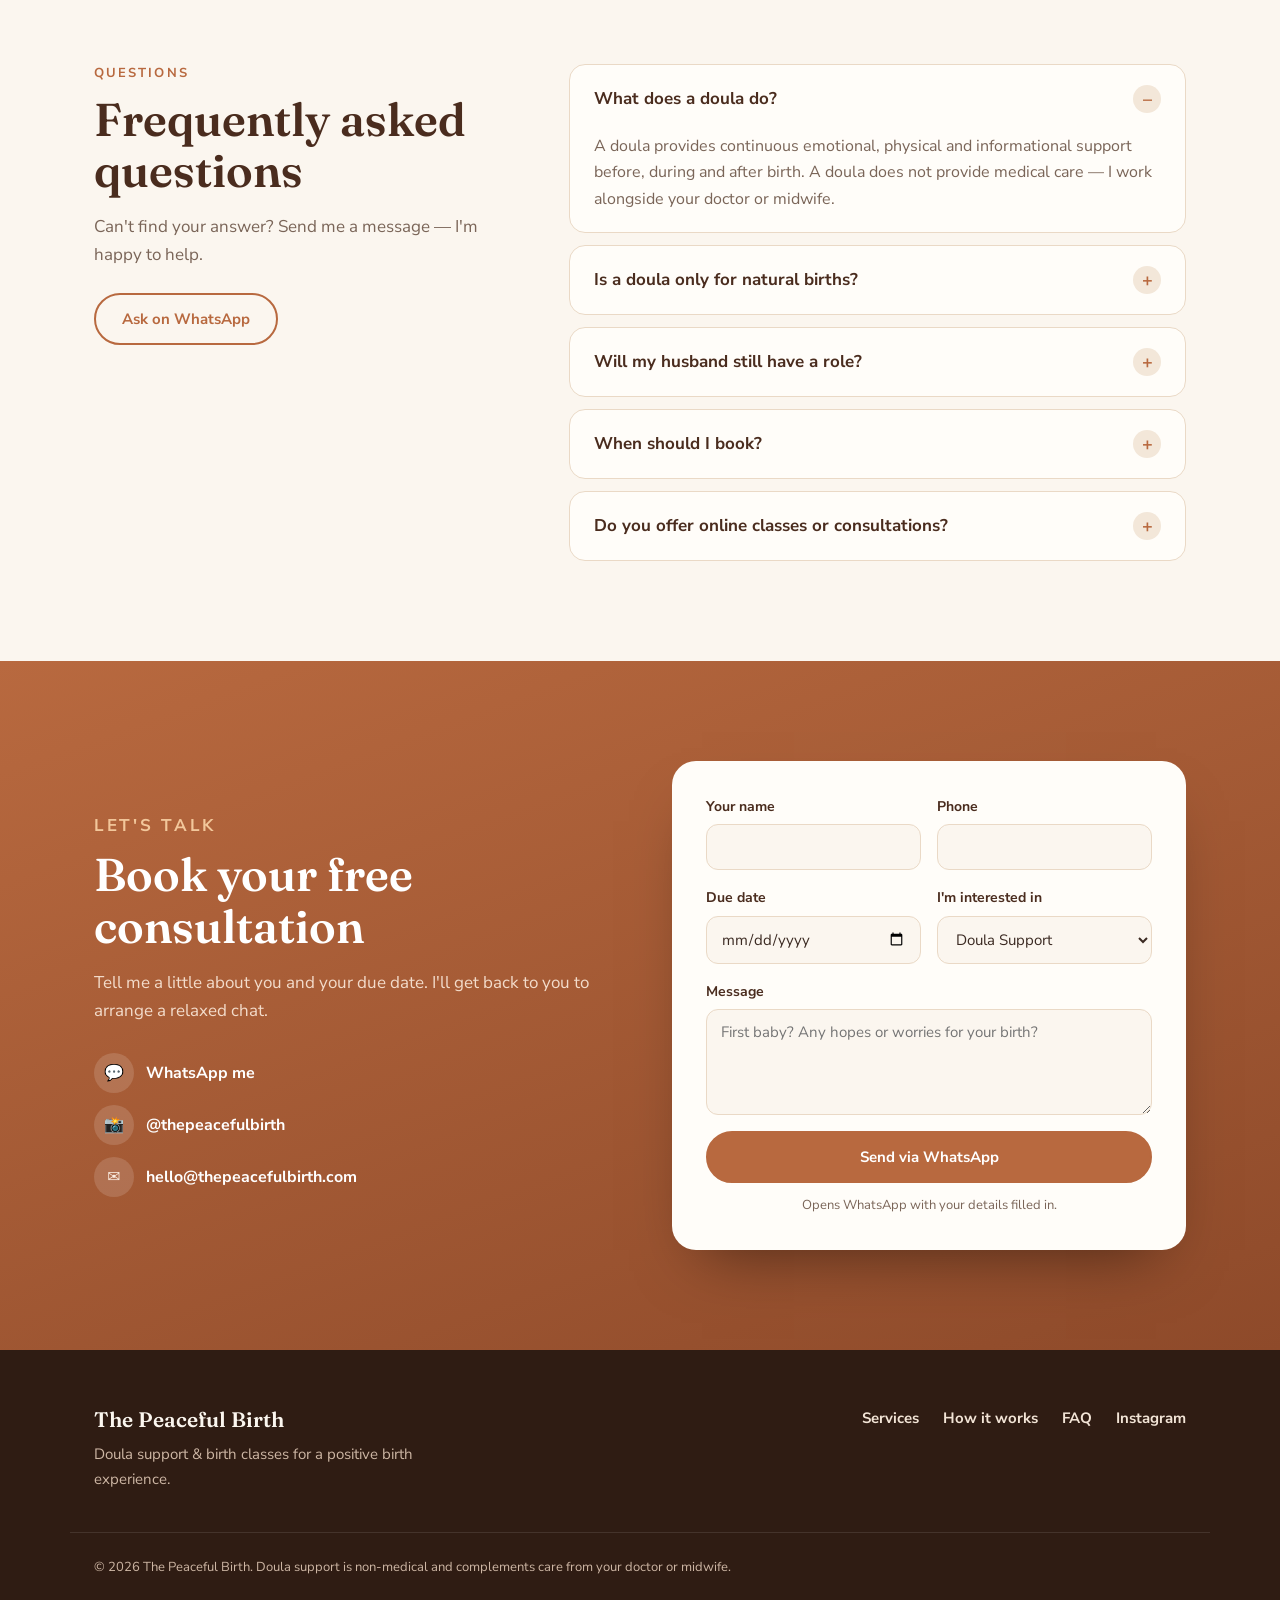
==== commit cdf57b45: "Redesign as a doula business website based on Instagram content Replace the Instagram-style layout w" ====
--- a/index.html
+++ b/index.html
@@ -3,177 +3,294 @@
 <head>
   <meta charset="utf-8" />
   <meta name="viewport" content="width=device-width, initial-scale=1" />
-  <title>The Peaceful Birth · Doula</title>
-  <meta name="description" content="Birth and postpartum doula support for calm, informed, supported births. Book a free consultation." />
+  <title>The Peaceful Birth · Doula Support & Birth Classes</title>
+  <meta name="description" content="Doula support and birth classes helping couples achieve a positive, peaceful birth experience." />
   <link rel="preconnect" href="https://fonts.googleapis.com" />
   <link rel="preconnect" href="https://fonts.gstatic.com" crossorigin />
-  <link href="https://fonts.googleapis.com/css2?family=Cormorant+Garamond:ital,wght@0,500;0,600;1,500&family=Inter:wght@400;500;600&display=swap" rel="stylesheet" />
+  <link href="https://fonts.googleapis.com/css2?family=Fraunces:opsz,wght@9..144,500;9..144,600&family=Nunito+Sans:wght@400;600;700&display=swap" rel="stylesheet" />
   <link rel="stylesheet" href="css/styles.css" />
 </head>
 <body>
-  <header class="topbar">
-    <div class="topbar__inner">
-      <a href="#" class="brand" id="brand"></a>
-      <nav class="topbar__links">
-        <a href="#feed">Posts</a>
+  <!-- ========== NAV ========== -->
+  <header class="nav" id="nav">
+    <div class="container nav__inner">
+      <a href="#top" class="logo">
+        <svg viewBox="0 0 40 40" aria-hidden="true"><circle cx="20" cy="20" r="19" class="logo__ring"/><path d="M6 28c5-6 9-6 14-2s9 4 14-2" class="logo__hill"/><path d="M8 32c5-4 9-4 12-2s8 3 12-1" class="logo__hill logo__hill--2"/><circle cx="26" cy="14" r="4" class="logo__sun"/></svg>
+        <span>The Peaceful Birth</span>
+      </a>
+      <button class="nav__toggle" id="nav-toggle" aria-label="Open menu" aria-expanded="false"><span></span><span></span></button>
+      <nav class="nav__links" id="nav-links">
+        <a href="#why">Why a doula</a>
         <a href="#services">Services</a>
+        <a href="#how">How it works</a>
+        <a href="#stories">Stories</a>
         <a href="#faq">FAQ</a>
-        <a href="#contact" class="btn btn--small">Free consultation</a>
+        <a href="#contact" class="btn btn--sm">Book a chat</a>
       </nav>
     </div>
   </header>
 
-  <main class="page">
-    <!-- Profile header, laid out like an Instagram profile -->
-    <section class="profile">
-      <div class="profile__avatar"><span id="avatar-initials"></span></div>
-      <div class="profile__info">
-        <div class="profile__row">
-          <h1 class="profile__handle" id="handle"></h1>
-          <div class="profile__actions">
-            <a class="btn" href="#contact">Book a consult</a>
-            <a class="btn btn--ghost" id="ig-link" target="_blank" rel="noopener">Follow</a>
-          </div>
-        </div>
-        <ul class="profile__stats">
-          <li><strong id="stat-posts"></strong> posts</li>
-          <li><strong id="stat-followers"></strong> followers</li>
-          <li><strong id="stat-births"></strong> births supported</li>
-        </ul>
-        <div class="profile__bio">
-          <p class="profile__name" id="name"></p>
-          <p class="profile__tagline" id="tagline"></p>
-          <div id="bio"></div>
-        </div>
-      </div>
-    </section>
-
-    <!-- Story highlights act as category filters -->
-    <section class="highlights" id="highlights" aria-label="Categories"></section>
-
-    <nav class="tabs" id="tabs" role="tablist">
-      <button class="tab is-active" data-tab="all" role="tab">
-        <svg viewBox="0 0 24 24"><rect x="3" y="3" width="18" height="18"/><path d="M9 3v18M15 3v18M3 9h18M3 15h18"/></svg>
-        Posts
-      </button>
-      <button class="tab" data-tab="reviews" role="tab">
-        <svg viewBox="0 0 24 24"><path d="M12 21s-7-4.4-9.3-9C1.2 8.8 3 5 6.6 5c2 0 3.4 1.1 4.4 2.5C12 6.1 13.4 5 15.4 5 19 5 20.8 8.8 19.3 12 17 16.6 12 21 12 21z"/></svg>
-        Kind words
-      </button>
-      <button class="tab" data-tab="saved" role="tab">
-        <svg viewBox="0 0 24 24"><path d="M6 3h12v18l-6-5-6 5z"/></svg>
-        Saved
-      </button>
-    </nav>
-
-    <section id="feed" class="grid" aria-live="polite"></section>
-    <p class="empty" id="empty" hidden>Nothing saved yet — tap the bookmark on a post to keep it here.</p>
-
+  <main id="top">
+    <!-- ========== HERO ========== -->
+    <section class="hero">
+      <div class="container hero__inner">
+        <div class="hero__text reveal">
+          <p class="eyebrow">Doula support · Birth classes</p>
+          <h1>Your positive birth experience starts here.</h1>
+          <p class="lead">
+            I help couples feel calm, informed and supported — from pregnancy, through labour,
+            and into the first days with your baby.
+          </p>
+          <div class="hero__cta">
+            <a href="#contact" class="btn">Book a free consultation</a>
+            <a href="#services" class="btn btn--ghost">View services</a>
+          </div>
+          <ul class="hero__trust">
+            <li><strong>Couples</strong> supported together</li>
+            <li><strong>Evidence-based</strong> birth classes</li>
+            <li><strong>Home · Hospital</strong> birth support</li>
+          </ul>
+        </div>
+        <div class="hero__media reveal">
+          <div class="arch">
+            <img src="images/doula.jpg" alt="Your doula, The Peaceful Birth" data-fallback />
+            <div class="arch__fallback" aria-hidden="true">
+              <svg viewBox="0 0 200 260"><circle cx="135" cy="80" r="26" fill="#f2c79b"/><path d="M0 170c40-35 75-35 110-10s60 20 90-5v105H0z" fill="#d79b72"/><path d="M0 205c35-25 70-25 100-8s65 15 100-6v69H0z" fill="#b8693f"/><path d="M0 235c40-18 80-18 120-4s55 8 80-2v31H0z" fill="#8e4a2a"/></svg>
+            </div>
+          </div>
+          <div class="hero__badge">
+            <span>🤍</span>
+            <p><strong>Free 30-min chat</strong><br />No obligation</p>
+          </div>
+        </div>
+      </div>
+      <svg class="hills" viewBox="0 0 1440 120" preserveAspectRatio="none" aria-hidden="true">
+        <path d="M0 70c180-50 360-50 540-10s360 40 540 0 270-40 360-20v80H0z" class="hills__1"/>
+        <path d="M0 95c200-35 420-35 620-5s420 25 620-5 160-15 200-10v45H0z" class="hills__2"/>
+      </svg>
+    </section>
+
+    <!-- ========== SIGNS YOU NEED A DOULA ========== -->
+    <section class="section section--warm" id="why">
+      <div class="container">
+        <div class="section__head reveal">
+          <p class="eyebrow">Is a doula right for you?</p>
+          <h2>Signs that tell you that you need a doula in your birth team</h2>
+        </div>
+        <div class="signs">
+          <article class="sign reveal"><span class="sign__num">01</span><h3>You feel anxious about labour</h3><p>Fear of the unknown is normal. A doula helps you understand every stage so you can meet it with calm instead of worry.</p></article>
+          <article class="sign reveal"><span class="sign__num">02</span><h3>You want a positive birth experience</h3><p>You have hopes for how your birth feels — and you want someone in your corner helping you work towards them.</p></article>
+          <article class="sign reveal"><span class="sign__num">03</span><h3>Your partner wants to help, but isn't sure how</h3><p>I guide your husband or partner with simple, practical ways to support you, so you both feel confident on the day.</p></article>
+          <article class="sign reveal"><span class="sign__num">04</span><h3>You want to make informed choices</h3><p>Understand your options, ask the right questions and feel heard by your care team.</p></article>
+          <article class="sign reveal"><span class="sign__num">05</span><h3>You had a difficult previous birth</h3><p>Planning for a different experience this time? Continuous support can make all the difference.</p></article>
+          <article class="sign reveal"><span class="sign__num">06</span><h3>You want continuous support</h3><p>Midwives and doctors change shifts. Your doula stays with you — before, during and after birth.</p></article>
+        </div>
+      </div>
+    </section>
+
+    <!-- ========== SERVICES ========== -->
     <section class="section" id="services">
-      <p class="eyebrow">How I can support you</p>
-      <h2>Doula services</h2>
-      <div class="services" id="services-list"></div>
-    </section>
-
-    <section class="section about" id="about">
-      <div class="about__badge" aria-hidden="true">🤍</div>
+      <div class="container">
+        <div class="section__head reveal">
+          <p class="eyebrow">Birth support service</p>
+          <h2>Support for every part of your journey</h2>
+          <p class="section__sub">Choose the support that fits you. Every package can be tailored — let's talk about what you need.</p>
+        </div>
+        <div class="services">
+          <article class="service reveal">
+            <div class="service__icon">📖</div>
+            <h3>Birth Classes</h3>
+            <p>Prepare together as a couple with practical, evidence-based classes.</p>
+            <ul>
+              <li>Stages of labour & what to expect</li>
+              <li>Breathing, relaxation & comfort positions</li>
+              <li>Partner support techniques</li>
+              <li>Birth plan & your options</li>
+              <li>Early postpartum & newborn basics</li>
+            </ul>
+            <a href="#contact" class="btn btn--ghost btn--block" data-service="Birth Classes">Ask about classes</a>
+          </article>
+          <article class="service service--featured reveal">
+            <span class="service__flag">Most popular</span>
+            <div class="service__icon">🤲</div>
+            <h3>Doula Support</h3>
+            <p>Complete emotional and physical support from pregnancy to after birth.</p>
+            <ul>
+              <li>Prenatal meetings to plan your birth</li>
+              <li>Birth preferences guidance</li>
+              <li>On call for you near your due date</li>
+              <li>Continuous support during labour</li>
+              <li>Postnatal follow-up visit</li>
+            </ul>
+            <a href="#contact" class="btn btn--block" data-service="Doula Support">Book doula support</a>
+          </article>
+          <article class="service reveal">
+            <div class="service__icon">☕</div>
+            <h3>Consultation</h3>
+            <p>A one-to-one session for questions, birth planning or a second opinion on your plan.</p>
+            <ul>
+              <li>Talk through your fears & hopes</li>
+              <li>Review your birth plan</li>
+              <li>Ideas for a calmer birth</li>
+              <li>Online or in person</li>
+            </ul>
+            <a href="#contact" class="btn btn--ghost btn--block" data-service="Consultation">Book a consultation</a>
+          </article>
+        </div>
+      </div>
+    </section>
+
+    <!-- ========== HOW TO WORK WITH ME ========== -->
+    <section class="section section--dark" id="how">
+      <div class="container">
+        <div class="section__head reveal">
+          <p class="eyebrow">Simple & personal</p>
+          <h2>How to work with me</h2>
+        </div>
+        <ol class="steps">
+          <li class="reveal"><span>1</span><h3>Reach out</h3><p>Send me a message on WhatsApp or through the form with your due date.</p></li>
+          <li class="reveal"><span>2</span><h3>Free consultation</h3><p>We have a relaxed chat about your pregnancy, your hopes and your questions.</p></li>
+          <li class="reveal"><span>3</span><h3>Prepare together</h3><p>Classes and prenatal meetings so you and your partner feel ready.</p></li>
+          <li class="reveal"><span>4</span><h3>Birth day & beyond</h3><p>I'm with you through labour and check in after your baby arrives.</p></li>
+        </ol>
+      </div>
+    </section>
+
+    <!-- ========== ABOUT ========== -->
+    <section class="section" id="about">
+      <div class="container about">
+        <div class="about__media reveal">
+          <div class="arch arch--small">
+            <img src="images/about.jpg" alt="Your doula supporting a mother" data-fallback />
+            <div class="arch__fallback arch__fallback--soft" aria-hidden="true"><span>🤍</span></div>
+          </div>
+        </div>
+        <div class="about__text reveal">
+          <p class="eyebrow">Meet your doula</p>
+          <h2>Hello, I'm here to walk with you.</h2>
+          <p>
+            Birth is one of the most powerful moments in your life — and you deserve to feel safe,
+            respected and supported through it. As a doula, I offer continuous emotional and
+            physical support, practical guidance and a calm presence for both you and your husband.
+          </p>
+          <p>
+            I share honest stories, tips and real experiences on Instagram so families can learn
+            what birth can look like when you feel prepared.
+          </p>
+          <div class="about__values">
+            <span>Calm presence</span><span>Informed choices</span><span>Couples together</span><span>Respectful care</span>
+          </div>
+        </div>
+      </div>
+    </section>
+
+    <!-- ========== STORIES / TESTIMONIALS ========== -->
+    <section class="section section--warm" id="stories">
+      <div class="container">
+        <div class="section__head reveal">
+          <p class="eyebrow">Story time</p>
+          <h2>Testimony from previous clients</h2>
+        </div>
+        <div class="stories">
+          <figure class="story reveal">
+            <blockquote>"She helped us feel calm and prepared. My husband knew exactly how to support me — it was the positive birth we hoped for."</blockquote>
+            <figcaption><span class="story__avatar">A</span>Client couple · First baby</figcaption>
+          </figure>
+          <figure class="story reveal">
+            <blockquote>"After a hard first birth, I was scared. This time I felt heard and supported the whole way through. Thank you so much."</blockquote>
+            <figcaption><span class="story__avatar">N</span>Mother of two</figcaption>
+          </figure>
+          <figure class="story reveal">
+            <blockquote>"The birth class changed everything for us. We went in knowing our options and feeling like a team."</blockquote>
+            <figcaption><span class="story__avatar">S</span>Birth class couple</figcaption>
+          </figure>
+        </div>
+        <div class="ig reveal">
+          <div>
+            <h3>Watch real stories & tips on Instagram</h3>
+            <p>Story time videos, client testimonies and birth tips — follow along at <strong>@thepeacefulbirth</strong>.</p>
+          </div>
+          <a class="btn" data-link="instagram" target="_blank" rel="noopener">Follow on Instagram</a>
+        </div>
+      </div>
+    </section>
+
+    <!-- ========== FAQ ========== -->
+    <section class="section" id="faq">
+      <div class="container faq-wrap">
+        <div class="section__head section__head--left reveal">
+          <p class="eyebrow">Questions</p>
+          <h2>Frequently asked questions</h2>
+          <p class="section__sub">Can't find your answer? Send me a message — I'm happy to help.</p>
+          <a class="btn btn--ghost" data-link="whatsapp" target="_blank" rel="noopener">Ask on WhatsApp</a>
+        </div>
+        <div class="faq reveal">
+          <details open><summary>What does a doula do?</summary><p>A doula provides continuous emotional, physical and informational support before, during and after birth. A doula does not provide medical care — I work alongside your doctor or midwife.</p></details>
+          <details><summary>Is a doula only for natural births?</summary><p>No. I support all kinds of births — at home or in hospital, with or without pain relief, inductions and caesarean births.</p></details>
+          <details><summary>Will my husband still have a role?</summary><p>Yes! I support couples together. I show your partner practical ways to help and make sure they feel confident and included.</p></details>
+          <details><summary>When should I book?</summary><p>Ideally in your second trimester, so we have time to prepare together — but get in touch at any stage to check availability.</p></details>
+          <details><summary>Do you offer online classes or consultations?</summary><p>Consultations can be online or in person. Ask me about current class formats and dates.</p></details>
+        </div>
+      </div>
+    </section>
+
+    <!-- ========== CONTACT ========== -->
+    <section class="section section--cta" id="contact">
+      <div class="container contact">
+        <div class="contact__text reveal">
+          <p class="eyebrow">Let's talk</p>
+          <h2>Book your free consultation</h2>
+          <p>Tell me a little about you and your due date. I'll get back to you to arrange a relaxed chat.</p>
+          <ul class="contact__list">
+            <li><span>💬</span><a data-link="whatsapp" target="_blank" rel="noopener">WhatsApp me</a></li>
+            <li><span>📸</span><a data-link="instagram" target="_blank" rel="noopener">@thepeacefulbirth</a></li>
+            <li><span>✉️</span><a data-link="email"></a></li>
+          </ul>
+        </div>
+        <form class="form reveal" id="contact-form">
+          <div class="form__row">
+            <label>Your name<input name="name" required autocomplete="name" /></label>
+            <label>Phone<input name="phone" type="tel" autocomplete="tel" /></label>
+          </div>
+          <div class="form__row">
+            <label>Due date<input name="due" type="date" /></label>
+            <label>I'm interested in
+              <select name="service" id="service-select">
+                <option>Doula Support</option>
+                <option>Birth Classes</option>
+                <option>Consultation</option>
+                <option>Not sure yet</option>
+              </select>
+            </label>
+          </div>
+          <label>Message<textarea name="message" rows="4" placeholder="First baby? Any hopes or worries for your birth?"></textarea></label>
+          <button class="btn btn--block" type="submit">Send via WhatsApp</button>
+          <p class="form__note">Opens WhatsApp with your details filled in.</p>
+        </form>
+      </div>
+    </section>
+  </main>
+
+  <footer class="footer">
+    <div class="container footer__inner">
       <div>
-        <p class="eyebrow">Hello, I'm your doula</p>
-        <h2>Every birth deserves to feel safe, informed and supported.</h2>
-        <p>
-          I'm a birth and postpartum doula. I walk alongside you through pregnancy, labour and
-          those tender first weeks — with evidence-based information, hands-on comfort and steady
-          reassurance for you and your partner. However and wherever you give birth, my role is to
-          help you feel calm, confident and truly heard.
-        </p>
-        <ul class="about__points">
-          <li>Trained birth & postpartum doula</li>
-          <li>Home, birth centre & hospital births</li>
-          <li>VBAC, induction & caesarean support</li>
-          <li>Partners always welcome</li>
-        </ul>
-      </div>
-    </section>
-
-    <section class="section" id="faq">
-      <p class="eyebrow">Questions</p>
-      <h2>Frequently asked</h2>
-      <div class="faq" id="faq-list"></div>
-    </section>
-
-    <section class="contact" id="contact">
-      <div>
-        <p class="eyebrow">Free 30-minute consultation</p>
-        <h2>Let's talk about your birth</h2>
-        <p>Tell me a little about yourself and I'll reply within a day to arrange a relaxed chat.</p>
-        <p class="contact__direct">
-          <a id="contact-email"></a><br />
-          <a id="contact-phone"></a><br />
-          <span id="contact-area"></span>
-        </p>
-      </div>
-      <form id="contact-form" class="form">
-        <label>Your name<input name="name" required /></label>
-        <label>Email<input name="email" type="email" required /></label>
-        <div class="form__row">
-          <label>Due date<input name="due" type="date" /></label>
-          <label>Interested in
-            <select name="service" id="service-select"><option value="">Not sure yet</option></select>
-          </label>
-        </div>
-        <label>Planned birth place
-          <select name="place"><option>Not sure yet</option><option>Home</option><option>Birth centre</option><option>Hospital</option></select>
-        </label>
-        <label>Anything you'd like me to know?<textarea name="message" rows="4" placeholder="First baby, VBAC hopes, questions…"></textarea></label>
-        <button class="btn btn--wide" type="submit">Request my free consultation</button>
-      </form>
-    </section>
-  </main>
-
-  <footer class="footer">
-    <p>© <span id="year"></span> <span id="footer-name"></span> · Doula support is non-medical and complements care from your midwife or doctor.</p>
-    <p>Follow along on Instagram <a id="footer-ig" target="_blank" rel="noopener"></a></p>
+        <a href="#top" class="logo logo--light"><span>The Peaceful Birth</span></a>
+        <p>Doula support & birth classes for a positive birth experience.</p>
+      </div>
+      <nav>
+        <a href="#services">Services</a>
+        <a href="#how">How it works</a>
+        <a href="#faq">FAQ</a>
+        <a data-link="instagram" target="_blank" rel="noopener">Instagram</a>
+      </nav>
+    </div>
+    <p class="container footer__legal">© <span id="year"></span> The Peaceful Birth. Doula support is non-medical and complements care from your doctor or midwife.</p>
   </footer>
 
-  <!-- Post modal -->
-  <div class="modal" id="modal" hidden>
-    <div class="modal__backdrop" data-close></div>
-    <article class="post" role="dialog" aria-modal="true" aria-labelledby="post-title">
-      <button class="modal__close" data-close aria-label="Close">×</button>
-      <div class="post__media" id="post-media"></div>
-      <div class="post__side">
-        <header class="post__header">
-          <div class="mini-avatar" id="post-avatar"></div>
-          <div>
-            <strong id="post-handle"></strong>
-            <small id="post-category"></small>
-          </div>
-        </header>
-        <div class="post__body">
-          <h2 id="post-title"></h2>
-          <p id="post-caption"></p>
-          <p class="post__tags" id="post-tags"></p>
-        </div>
-        <footer class="post__footer">
-          <div class="post__icons">
-            <button id="post-like" aria-label="Like">
-              <svg viewBox="0 0 24 24"><path d="M12 21s-7-4.4-9.3-9C1.2 8.8 3 5 6.6 5c2 0 3.4 1.1 4.4 2.5C12 6.1 13.4 5 15.4 5 19 5 20.8 8.8 19.3 12 17 16.6 12 21 12 21z"/></svg>
-            </button>
-            <a href="#contact" data-close aria-label="Message me">
-              <svg viewBox="0 0 24 24"><path d="M21 12a8 8 0 0 1-11.6 7.1L4 20l1-4.6A8 8 0 1 1 21 12z"/></svg>
-            </a>
-            <button id="post-save" aria-label="Save" class="push-right">
-              <svg viewBox="0 0 24 24"><path d="M6 3h12v18l-6-5-6 5z"/></svg>
-            </button>
-          </div>
-          <p class="post__likes" id="post-likes"></p>
-          <a href="#contact" class="btn btn--wide" data-close>Book a free consultation</a>
-        </footer>
-      </div>
-    </article>
-  </div>
-
-  <script src="js/content.js"></script>
-  <script src="js/app.js"></script>
+  <a class="wa-float" data-link="whatsapp" target="_blank" rel="noopener" aria-label="Chat on WhatsApp">
+    <svg viewBox="0 0 24 24"><path d="M12 2a10 10 0 0 0-8.6 15.1L2 22l5-1.3A10 10 0 1 0 12 2zm0 18.2a8.2 8.2 0 0 1-4.2-1.2l-.3-.2-3 .8.8-2.9-.2-.3A8.2 8.2 0 1 1 12 20.2zm4.5-6.1c-.2-.1-1.5-.7-1.7-.8s-.4-.1-.6.1-.7.8-.8 1-.3.2-.5.1a6.7 6.7 0 0 1-3.3-2.9c-.3-.4.3-.4.7-1.4.1-.2 0-.3 0-.4l-.8-1.8c-.2-.5-.4-.4-.6-.4h-.5a1 1 0 0 0-.7.3 3 3 0 0 0-.9 2.2 5.2 5.2 0 0 0 1.1 2.8 11.9 11.9 0 0 0 4.6 4c1.7.7 2.4.8 3.2.7.5-.1 1.5-.6 1.8-1.2s.2-1.1.1-1.2-.2-.1-.5-.2z"/></svg>
+  </a>
+
+  <script src="js/main.js"></script>
 </body>
 </html>
--- a/css/styles.css
+++ b/css/styles.css
@@ -1,324 +1,275 @@
+/* Palette taken from the earthy terracotta & cream graphics on @thepeacefulbirth */
 :root {
-  --bg: #faf7f2;
-  --surface: #ffffff;
-  --ink: #2f2a26;
-  --muted: #7d746c;
-  --line: #e7e0d6;
-  --sage: #8a9a7b;
-  --sage-dark: #6b7b5d;
-  --clay: #c98b6b;
-  --blush: #ecd5c8;
-  --ring: linear-gradient(135deg, #c98b6b, #e3b9a0 40%, #8a9a7b);
-  --radius: 14px;
-  --serif: "Cormorant Garamond", Georgia, serif;
-  --sans: "Inter", system-ui, -apple-system, sans-serif;
+  --cream: #fbf6ef;
+  --sand: #f3e7d9;
+  --peach: #f2c79b;
+  --clay: #d79b72;
+  --terracotta: #b8693f;
+  --brown: #8e4a2a;
+  --cocoa: #4a2c1e;
+  --ink: #3b2a22;
+  --muted: #7a6558;
+  --line: #ead9c6;
+  --white: #fffdf9;
+  --radius: 18px;
+  --shadow: 0 18px 40px -24px rgba(74, 44, 30, .45);
+  --serif: "Fraunces", Georgia, serif;
+  --sans: "Nunito Sans", system-ui, -apple-system, sans-serif;
 }
 
 * { box-sizing: border-box; }
-html { scroll-behavior: smooth; }
-body {
-  margin: 0;
-  background: var(--bg);
-  color: var(--ink);
-  font: 15px/1.55 var(--sans);
-}
-body.no-scroll { overflow: hidden; }
+html { scroll-behavior: smooth; scroll-padding-top: 76px; }
+body { margin: 0; background: var(--cream); color: var(--ink); font: 16px/1.65 var(--sans); }
+img { display: block; max-width: 100%; }
 a { color: inherit; }
-img { display: block; max-width: 100%; }
-svg { fill: none; stroke: currentColor; stroke-width: 1.8; stroke-linecap: round; stroke-linejoin: round; }
-h1, h2, h3 { font-family: var(--serif); font-weight: 600; line-height: 1.15; margin: 0; }
+h1, h2, h3 { font-family: var(--serif); font-weight: 600; line-height: 1.12; margin: 0; color: var(--cocoa); }
+.container { max-width: 1140px; margin: 0 auto; padding: 0 24px; }
 
 /* ---------- buttons ---------- */
 .btn {
-  display: inline-flex; align-items: center; justify-content: center;
-  padding: 9px 18px;
-  border: 0; border-radius: 10px;
-  background: var(--sage); color: #fff;
-  font: 600 14px var(--sans);
-  text-decoration: none; cursor: pointer;
-  transition: background .2s;
-}
-.btn:hover { background: var(--sage-dark); }
-.btn--ghost { background: var(--blush); color: var(--ink); }
-.btn--ghost:hover { background: #e2c4b3; }
-.btn--small { padding: 7px 14px; font-size: 13px; }
-.btn--wide { width: 100%; padding: 12px; }
-
-/* ---------- top bar ---------- */
-.topbar {
-  position: sticky; top: 0; z-index: 20;
-  background: rgba(250, 247, 242, .92);
-  backdrop-filter: blur(8px);
-  border-bottom: 1px solid var(--line);
-}
-.topbar__inner {
-  max-width: 975px; margin: 0 auto; padding: 12px 20px;
-  display: flex; align-items: center; gap: 20px;
-}
-.brand { font: 600 24px var(--serif); text-decoration: none; white-space: nowrap; }
-.topbar__links { display: flex; margin-left: auto; align-items: center; gap: 18px; font-size: 14px; font-weight: 500; }
-.topbar__links a:not(.btn) { text-decoration: none; color: var(--muted); }
-.topbar__links a:not(.btn):hover { color: var(--ink); }
-
-/* ---------- profile ---------- */
-.page { max-width: 975px; margin: 0 auto; padding: 0 20px; }
-.profile {
-  display: grid; grid-template-columns: 290px 1fr; align-items: center;
-  padding: 40px 0 28px;
-}
-.profile__avatar {
-  justify-self: center;
-  width: 160px; height: 160px; border-radius: 50%;
-  padding: 4px; background: var(--ring);
-}
-.profile__avatar span {
-  display: grid; place-items: center; width: 100%; height: 100%;
-  border-radius: 50%; border: 4px solid var(--bg);
-  background: linear-gradient(160deg, #f3e6dc, #dfe5d6);
-  font: 600 52px var(--serif); color: var(--sage-dark);
-}
-.profile__row { display: flex; align-items: center; flex-wrap: wrap; gap: 14px; }
-.profile__handle { font: 400 22px var(--sans); }
-.profile__actions { display: flex; gap: 8px; }
-.profile__stats { display: flex; gap: 36px; list-style: none; padding: 0; margin: 20px 0; }
-.profile__stats strong { font-weight: 600; }
-.profile__bio p { margin: 0; }
-.profile__name { font-weight: 600; }
-.profile__tagline { color: var(--muted); font-size: 14px; }
-
-/* ---------- highlights ---------- */
-.highlights {
-  display: flex; gap: 34px; overflow-x: auto;
-  padding: 8px 0 32px 40px; scrollbar-width: none;
-}
-.highlights::-webkit-scrollbar { display: none; }
-.highlight {
-  display: flex; flex-direction: column; align-items: center; gap: 8px;
-  background: none; border: 0; cursor: pointer; font: inherit; color: inherit; flex-shrink: 0;
-}
-.highlight__ring {
-  width: 80px; height: 80px; border-radius: 50%; padding: 3px;
-  background: var(--line); transition: background .2s;
-}
-.highlight.is-active .highlight__ring { background: var(--ring); }
-.highlight__circle {
-  display: grid; place-items: center; width: 100%; height: 100%;
-  border-radius: 50%; border: 3px solid var(--bg); background: var(--surface);
-  font-size: 28px;
-}
-.highlight__label { font-size: 12px; font-weight: 600; max-width: 84px; text-align: center; }
-
-/* ---------- tabs ---------- */
-.tabs {
-  display: flex; justify-content: center; gap: 56px;
-  border-top: 1px solid var(--line);
-}
-.tab {
-  display: flex; align-items: center; gap: 6px;
-  margin-top: -1px; padding: 16px 0;
-  background: none; border: 0; border-top: 1px solid transparent;
-  font: 600 12px var(--sans); letter-spacing: 1px; text-transform: uppercase;
-  color: var(--muted); cursor: pointer;
-}
-.tab svg { width: 13px; height: 13px; }
-.tab.is-active { color: var(--ink); border-top-color: var(--ink); }
-
-/* ---------- grid ---------- */
-.grid { display: grid; grid-template-columns: repeat(3, 1fr); gap: 4px; }
-.tile {
-  position: relative; aspect-ratio: 1; overflow: hidden;
-  padding: 0; border: 0; cursor: pointer;
-  background: linear-gradient(135deg, #e9dccf, #d8e0cf);
-}
-.tile__overlay {
-  position: absolute; inset: 0; z-index: 1;
-  display: flex; flex-direction: column; align-items: center; justify-content: center; gap: 4px;
-  background: rgba(47, 42, 38, .45); color: #fff;
-  opacity: 0; transition: opacity .2s; font-size: 14px;
-}
-.tile:hover .tile__overlay, .tile:focus-visible .tile__overlay { opacity: 1; }
-.empty { text-align: center; color: var(--muted); padding: 48px 0; }
-
-
-/* ---------- post visuals (grid tiles + modal) ---------- */
-.tile, .post__media { container-type: inline-size; }
-.tile { background: none; }
-.card, .photo { position: absolute; inset: 0; }
-.card {
-  display: flex; flex-direction: column; justify-content: space-between;
-  padding: 7cqw; text-align: left;
-  --card-bg: #dfe5d6; --card-ink: #3f4a36; --card-accent: #6b7b5d;
-  background: var(--card-bg); color: var(--card-ink);
-}
-.card--sage  { --card-bg: #8a9a7b; --card-ink: #fbf8f2; --card-accent: #e9efe0; }
-.card--clay  { --card-bg: #c98b6b; --card-ink: #fff8f3; --card-accent: #fde3d4; }
-.card--cream { --card-bg: #f3ece1; --card-ink: #3a332d; --card-accent: #c98b6b; }
-.card--blush { --card-bg: #ecd5c8; --card-ink: #3a2e28; --card-accent: #9a5f43; }
-.card--ink   { --card-bg: #3a3430; --card-ink: #f6efe6; --card-accent: #d9b39c; }
-.card::after {
-  content: ""; position: absolute; inset: 3.5cqw;
-  border: 1px solid currentColor; opacity: .25; pointer-events: none;
-}
-.card__kicker { font: 600 3.6cqw var(--sans); letter-spacing: .15em; text-transform: uppercase; color: var(--card-accent); }
-.card__headline { font: 600 11cqw/1.02 var(--serif); }
-.card__sub { margin: 3cqw 0 0; font-size: 4.2cqw; opacity: .85; }
-.card__quote { margin: 0; font: italic 500 7.4cqw/1.18 var(--serif); }
-.card__author { margin: 3cqw 0 0; font-size: 4cqw; font-weight: 600; color: var(--card-accent); }
-.card__list { margin: 3.5cqw 0 0; padding-left: 6cqw; font-size: 4.6cqw; line-height: 1.5; }
-.card__list li::marker { color: var(--card-accent); font-weight: 600; }
-.card__handle { font-size: 3.4cqw; opacity: .7; }
-.card .card__headline + .card__list { margin-top: 3cqw; }
-.card:has(.card__list) .card__headline { font-size: 9cqw; }
-
-.photo { background: linear-gradient(160deg, #ecd5c8, #dfe5d6); }
-.photo img { width: 100%; height: 100%; object-fit: cover; transition: transform .4s; }
-.tile:hover .photo img { transform: scale(1.04); }
-.photo__fallback {
-  position: absolute; inset: 0; display: none; place-items: center; padding: 10cqw; text-align: center;
-  font: 600 9cqw/1.1 var(--serif); color: var(--sage-dark);
-}
-.photo.is-broken img { display: none; }
-.photo.is-broken .photo__fallback { display: grid; }
+  display: inline-flex; align-items: center; justify-content: center; gap: 8px;
+  padding: 14px 26px; border: 2px solid var(--terracotta); border-radius: 999px;
+  background: var(--terracotta); color: #fff;
+  font: 700 15px var(--sans); text-decoration: none; cursor: pointer;
+  transition: background .2s, border-color .2s, transform .2s;
+}
+.btn:hover { background: var(--brown); border-color: var(--brown); transform: translateY(-1px); }
+.btn--ghost { background: transparent; color: var(--terracotta); }
+.btn--ghost:hover { background: var(--terracotta); color: #fff; }
+.btn--sm { padding: 9px 18px; font-size: 14px; }
+.btn--block { width: 100%; }
+
+.eyebrow { margin: 0 0 12px; font: 700 13px var(--sans); letter-spacing: .16em; text-transform: uppercase; color: var(--terracotta); }
+
+/* ---------- nav ---------- */
+.nav {
+  position: sticky; top: 0; z-index: 30;
+  background: rgba(251, 246, 239, .9); backdrop-filter: blur(10px);
+  transition: box-shadow .2s;
+}
+.nav.is-scrolled { box-shadow: 0 1px 0 var(--line), 0 8px 24px -18px rgba(74, 44, 30, .5); }
+.nav__inner { display: flex; align-items: center; justify-content: space-between; height: 72px; }
+.logo { display: flex; align-items: center; gap: 10px; text-decoration: none; font: 600 21px var(--serif); color: var(--cocoa); }
+.logo svg { width: 38px; height: 38px; }
+.logo__ring { fill: var(--sand); stroke: var(--clay); stroke-width: 1.5; }
+.logo__hill { fill: none; stroke: var(--terracotta); stroke-width: 2.2; stroke-linecap: round; }
+.logo__hill--2 { stroke: var(--brown); }
+.logo__sun { fill: var(--peach); }
+.logo--light { color: var(--cream); }
+.nav__links { display: flex; align-items: center; gap: 28px; font-weight: 600; font-size: 15px; }
+.nav__links a:not(.btn) { text-decoration: none; color: var(--muted); }
+.nav__links a:not(.btn):hover { color: var(--terracotta); }
+.nav__toggle { display: none; background: none; border: 0; width: 40px; height: 40px; cursor: pointer; padding: 10px 8px; }
+.nav__toggle span { display: block; height: 2px; background: var(--cocoa); border-radius: 2px; transition: transform .2s; }
+.nav__toggle span + span { margin-top: 7px; }
+.nav__toggle[aria-expanded="true"] span:first-child { transform: translateY(4.5px) rotate(45deg); }
+.nav__toggle[aria-expanded="true"] span:last-child { transform: translateY(-4.5px) rotate(-45deg); }
+
+/* ---------- hero ---------- */
+.hero { position: relative; background: linear-gradient(180deg, var(--cream), var(--sand)); padding: 56px 0 140px; overflow: hidden; }
+.hero__inner { display: grid; grid-template-columns: 1.1fr .9fr; gap: 56px; align-items: center; }
+.hero h1 { font-size: clamp(40px, 5.2vw, 64px); letter-spacing: -.01em; }
+.lead { font-size: 19px; color: var(--muted); margin: 22px 0 32px; max-width: 520px; }
+.hero__cta { display: flex; flex-wrap: wrap; gap: 14px; }
+.hero__trust { display: flex; flex-wrap: wrap; gap: 12px 28px; list-style: none; padding: 0; margin: 40px 0 0; font-size: 14px; color: var(--muted); }
+.hero__trust strong { display: block; color: var(--cocoa); font-size: 15px; }
+.hero__media { position: relative; justify-self: center; width: min(420px, 100%); }
+.hero__badge {
+  position: absolute; left: -28px; bottom: 36px;
+  display: flex; align-items: center; gap: 12px;
+  background: var(--white); border-radius: 16px; padding: 14px 18px; box-shadow: var(--shadow);
+}
+.hero__badge span { font-size: 26px; }
+.hero__badge p { margin: 0; font-size: 13px; line-height: 1.4; color: var(--muted); }
+.hero__badge strong { color: var(--cocoa); font-size: 15px; }
+
+.arch {
+  position: relative; aspect-ratio: 4 / 5; overflow: hidden;
+  border-radius: 999px 999px 24px 24px; background: var(--sand);
+  box-shadow: 0 0 0 10px var(--white), var(--shadow);
+}
+.arch img { width: 100%; height: 100%; object-fit: cover; }
+.arch__fallback { position: absolute; inset: 0; display: none; background: linear-gradient(180deg, #f8e3cd, #f3d2b3); }
+.arch__fallback svg { position: absolute; bottom: 0; width: 100%; height: 100%; }
+.arch__fallback--soft { place-items: center; font-size: 80px; background: linear-gradient(160deg, var(--sand), #f0d6bd); }
+.arch.is-empty img { display: none; }
+.arch.is-empty .arch__fallback { display: block; }
+.arch.is-empty .arch__fallback--soft { display: grid; }
+
+.hills { position: absolute; left: 0; bottom: -1px; width: 100%; height: 120px; }
+.hills__1 { fill: var(--clay); opacity: .55; }
+.hills__2 { fill: #f7ede1; }
 
 /* ---------- sections ---------- */
-.section { padding: 96px 0 0; }
-.section > h2 { font-size: 42px; margin-bottom: 32px; }
-.eyebrow { margin: 0 0 8px; color: var(--clay); font: 600 12px var(--sans); letter-spacing: .14em; text-transform: uppercase; }
-
-.services { display: grid; grid-template-columns: repeat(3, 1fr); gap: 20px; align-items: start; }
+.section { padding: 100px 0; }
+.section--warm { background: #f7ede1; }
+.section--dark { background: var(--cocoa); color: #f2e4d6; }
+.section--dark h2, .section--dark h3 { color: var(--cream); }
+.section--dark .eyebrow { color: var(--peach); }
+.section--cta { background: linear-gradient(160deg, var(--terracotta), var(--brown)); color: #fbeee2; }
+.section__head { max-width: 700px; margin: 0 auto 56px; text-align: center; }
+.section__head h2 { font-size: clamp(32px, 3.8vw, 46px); }
+.section__sub { color: var(--muted); font-size: 17px; margin: 16px 0 0; }
+.section__head--left { text-align: left; margin: 0; }
+.section__head--left .btn { margin-top: 24px; }
+
+/* signs */
+.signs { display: grid; grid-template-columns: repeat(3, 1fr); gap: 22px; }
+.sign {
+  background: var(--white); border-radius: var(--radius); padding: 30px 28px;
+  border: 1px solid var(--line); transition: transform .25s, box-shadow .25s;
+}
+.sign:hover { transform: translateY(-4px); box-shadow: var(--shadow); }
+.sign__num { display: inline-block; font: 600 15px var(--serif); color: var(--terracotta); background: var(--sand); border-radius: 999px; padding: 4px 12px; margin-bottom: 16px; }
+.sign h3 { font-size: 22px; margin-bottom: 10px; }
+.sign p { margin: 0; color: var(--muted); font-size: 15px; }
+
+/* services */
+.services { display: grid; grid-template-columns: repeat(3, 1fr); gap: 24px; align-items: stretch; }
 .service {
-  position: relative; background: var(--surface); border: 1px solid var(--line);
-  border-radius: var(--radius); padding: 28px 26px;
-}
-.service--featured { border-color: var(--sage); box-shadow: 0 10px 30px -18px rgba(107, 123, 93, .6); }
-.service__flag {
-  position: absolute; top: -12px; left: 26px; background: var(--sage); color: #fff;
-  font: 600 11px var(--sans); letter-spacing: .05em; padding: 4px 10px; border-radius: 99px;
-}
+  position: relative; display: flex; flex-direction: column;
+  background: var(--white); border: 1px solid var(--line); border-radius: 24px; padding: 36px 30px;
+}
+.service--featured { background: var(--cocoa); border-color: var(--cocoa); color: #f2e4d6; transform: translateY(-12px); box-shadow: var(--shadow); }
+.service--featured h3 { color: var(--cream); }
+.service--featured li { border-color: rgba(255, 255, 255, .12); }
+.service__flag { position: absolute; top: -14px; left: 30px; background: var(--peach); color: var(--cocoa); font: 700 12px var(--sans); letter-spacing: .06em; text-transform: uppercase; padding: 5px 12px; border-radius: 999px; }
+.service__icon { width: 56px; height: 56px; display: grid; place-items: center; font-size: 26px; background: var(--sand); border-radius: 16px; margin-bottom: 20px; }
+.service--featured .service__icon { background: rgba(255, 255, 255, .1); }
 .service h3 { font-size: 28px; }
-.service__price { margin: 4px 0 10px; font-weight: 600; color: var(--sage-dark); }
-.service__blurb { margin: 0 0 16px; color: var(--muted); font-size: 14px; }
-.service ul { list-style: none; padding: 0; margin: 0 0 22px; font-size: 14px; }
-.service li { padding: 7px 0 7px 26px; border-top: 1px solid var(--line); position: relative; }
-.service li::before { content: "✓"; position: absolute; left: 4px; color: var(--clay); font-weight: 600; }
-
-.about {
-  display: grid; grid-template-columns: 200px 1fr; gap: 40px; align-items: center;
-  margin-top: 96px; padding: 48px; border-radius: var(--radius);
-  background: linear-gradient(135deg, #f3e6dc, #e6ebdd);
-}
-.about__badge {
-  justify-self: center; width: 180px; aspect-ratio: 1; border-radius: 50%;
-  display: grid; place-items: center; font-size: 64px;
-  background: var(--bg); box-shadow: 0 0 0 6px rgba(255,255,255,.5), 0 0 0 7px var(--clay);
-}
-.about h2 { font-size: 36px; }
-.about p:not(.eyebrow) { color: #5d554e; margin: 14px 0 18px; }
-.about__points { display: flex; flex-wrap: wrap; gap: 8px; list-style: none; padding: 0; margin: 0; }
-.about__points li { background: rgba(255,255,255,.7); border-radius: 99px; padding: 6px 14px; font-size: 13px; font-weight: 500; }
-
-.faq { display: grid; gap: 10px; max-width: 760px; }
-.faq details { background: var(--surface); border: 1px solid var(--line); border-radius: 12px; padding: 0 20px; }
-.faq summary { cursor: pointer; padding: 18px 0; font-weight: 600; list-style: none; display: flex; justify-content: space-between; gap: 16px; }
+.service > p { margin: 10px 0 20px; color: var(--muted); }
+.service--featured > p { color: #d9c3b0; }
+.service ul { list-style: none; padding: 0; margin: 0 0 28px; flex: 1; font-size: 15px; }
+.service li { position: relative; padding: 10px 0 10px 28px; border-top: 1px solid var(--line); }
+.service li::before { content: ""; position: absolute; left: 4px; top: 17px; width: 10px; height: 10px; border-radius: 50%; background: var(--clay); }
+.service--featured .btn { background: var(--peach); border-color: var(--peach); color: var(--cocoa); }
+.service--featured .btn:hover { background: #fff; border-color: #fff; }
+
+/* steps */
+.steps { list-style: none; padding: 0; margin: 0; display: grid; grid-template-columns: repeat(4, 1fr); gap: 24px; }
+.steps li { position: relative; padding: 0 8px; text-align: center; }
+.steps li:not(:last-child)::after { content: ""; position: absolute; top: 32px; left: calc(50% + 44px); right: calc(-50% + 44px); border-top: 2px dashed rgba(242, 199, 155, .35); }
+.steps span { width: 64px; height: 64px; margin: 0 auto 20px; display: grid; place-items: center; border-radius: 50%; background: var(--terracotta); color: #fff; font: 600 24px var(--serif); }
+.steps h3 { font-size: 22px; margin-bottom: 8px; }
+.steps p { margin: 0; color: #d9c3b0; font-size: 15px; }
+
+/* about */
+.about { display: grid; grid-template-columns: .8fr 1.2fr; gap: 72px; align-items: center; }
+.about__media { width: min(380px, 100%); justify-self: center; }
+.about h2 { font-size: clamp(30px, 3.4vw, 42px); margin-bottom: 18px; }
+.about p:not(.eyebrow) { color: var(--muted); }
+.about__values { display: flex; flex-wrap: wrap; gap: 10px; margin-top: 26px; }
+.about__values span { background: var(--sand); color: var(--brown); border-radius: 999px; padding: 8px 16px; font-weight: 700; font-size: 14px; }
+
+/* stories */
+.stories { display: grid; grid-template-columns: repeat(3, 1fr); gap: 22px; }
+.story { margin: 0; background: var(--white); border-radius: var(--radius); padding: 32px 28px; border: 1px solid var(--line); display: flex; flex-direction: column; justify-content: space-between; gap: 24px; }
+.story blockquote { margin: 0; font: 500 19px/1.5 var(--serif); color: var(--cocoa); }
+.story blockquote::before { content: "“"; display: block; font-size: 56px; line-height: .6; color: var(--clay); margin-bottom: 10px; }
+.story figcaption { display: flex; align-items: center; gap: 12px; font-size: 14px; font-weight: 700; color: var(--muted); }
+.story__avatar { width: 40px; height: 40px; display: grid; place-items: center; border-radius: 50%; background: var(--clay); color: #fff; font-family: var(--serif); }
+.ig {
+  display: flex; align-items: center; justify-content: space-between; gap: 24px;
+  margin-top: 40px; padding: 30px 36px; border-radius: 24px;
+  background: linear-gradient(120deg, var(--sand), #f0d6bd);
+}
+.ig h3 { font-size: 24px; }
+.ig p { margin: 6px 0 0; color: var(--muted); }
+
+/* faq */
+.faq-wrap { display: grid; grid-template-columns: .8fr 1.2fr; gap: 64px; align-items: start; }
+.faq { display: grid; gap: 12px; }
+.faq details { background: var(--white); border: 1px solid var(--line); border-radius: 16px; padding: 0 24px; }
+.faq summary { cursor: pointer; list-style: none; display: flex; justify-content: space-between; gap: 16px; padding: 20px 0; font-weight: 700; font-size: 17px; color: var(--cocoa); }
 .faq summary::-webkit-details-marker { display: none; }
-.faq summary::after { content: "+"; color: var(--clay); font-size: 20px; line-height: 1; }
+.faq summary::after { content: "+"; flex-shrink: 0; width: 28px; height: 28px; display: grid; place-items: center; border-radius: 50%; background: var(--sand); color: var(--terracotta); font-size: 18px; line-height: 1; }
 .faq details[open] summary::after { content: "–"; }
-.faq details p { margin: 0 0 18px; color: var(--muted); }
-
-.form__row { display: grid; grid-template-columns: 1fr 1fr; gap: 14px; }
-.footer p { margin: 4px 0; }
-
-/* ---------- contact ---------- */
-.contact {
-  display: grid; grid-template-columns: 1fr 1.2fr; gap: 40px;
-  margin: 72px 0; padding: 40px;
-  background: var(--surface); border: 1px solid var(--line); border-radius: var(--radius);
-}
-.contact h2 { font-size: 36px; }
-.contact p { color: var(--muted); }
-.contact__direct a { color: var(--sage-dark); font-weight: 600; text-decoration: none; }
-.form { display: grid; gap: 14px; }
-.form label { display: grid; gap: 6px; font-size: 13px; font-weight: 600; }
+.faq details p { margin: 0 0 20px; color: var(--muted); }
+
+/* contact */
+.contact { display: grid; grid-template-columns: 1fr 1fr; gap: 64px; align-items: center; }
+.contact h2 { color: #fff; font-size: clamp(32px, 3.8vw, 46px); }
+.contact .eyebrow { color: var(--peach); }
+.contact__text > p { color: #f3dccb; font-size: 17px; }
+.contact__list { list-style: none; padding: 0; margin: 28px 0 0; display: grid; gap: 12px; font-weight: 700; }
+.contact__list li { display: flex; align-items: center; gap: 12px; }
+.contact__list span { width: 40px; height: 40px; display: grid; place-items: center; border-radius: 50%; background: rgba(255, 255, 255, .14); }
+.contact__list a { color: #fff; text-decoration: none; }
+.contact__list a:hover { text-decoration: underline; }
+.form { display: grid; gap: 16px; background: var(--white); color: var(--ink); padding: 34px; border-radius: 24px; box-shadow: 0 30px 60px -30px rgba(0, 0, 0, .5); }
+.form__row { display: grid; grid-template-columns: 1fr 1fr; gap: 16px; }
+.form label { display: grid; gap: 6px; font-size: 14px; font-weight: 700; color: var(--cocoa); }
 .form input, .form select, .form textarea {
-  font: 400 15px var(--sans); color: var(--ink);
-  padding: 11px 12px; border: 1px solid var(--line); border-radius: 10px; background: var(--bg);
-}
-.form input:focus, .form select:focus, .form textarea:focus { outline: 2px solid var(--sage); border-color: transparent; }
-
-.footer { border-top: 1px solid var(--line); text-align: center; padding: 28px 20px; color: var(--muted); font-size: 13px; }
-.footer a { color: var(--sage-dark); font-weight: 600; text-decoration: none; }
-
-/* ---------- post modal ---------- */
-.modal { position: fixed; inset: 0; z-index: 50; display: grid; place-items: center; padding: 24px; }
-.modal[hidden] { display: none; }
-.modal__backdrop { position: absolute; inset: 0; background: rgba(20, 17, 15, .7); }
-.modal__close {
-  position: fixed; top: 14px; right: 20px; z-index: 2;
-  background: none; border: 0; color: #fff; font-size: 38px; line-height: 1; cursor: pointer;
-}
-.post {
-  position: relative; display: grid; grid-template-columns: minmax(0, 1.4fr) minmax(320px, 1fr);
-  width: min(1100px, 100%); max-height: calc(100vh - 48px);
-  background: var(--surface); border-radius: 6px; overflow: hidden;
-}
-.post__media { position: relative; background: linear-gradient(135deg, #e9dccf, #d8e0cf); aspect-ratio: 1; max-height: calc(100vh - 48px); }
-
-.post__side { display: flex; flex-direction: column; min-height: 0; }
-.post__header { display: flex; align-items: center; gap: 12px; padding: 14px 16px; border-bottom: 1px solid var(--line); }
-.post__header strong { display: block; font-size: 14px; }
-.post__header small { color: var(--muted); font-size: 12px; }
-.mini-avatar {
-  width: 36px; height: 36px; border-radius: 50%; flex-shrink: 0;
-  display: grid; place-items: center;
-  background: linear-gradient(160deg, #f3e6dc, #dfe5d6);
-  box-shadow: 0 0 0 2px var(--surface), 0 0 0 4px var(--clay);
-  font: 600 14px var(--serif); color: var(--sage-dark);
-}
-.post__body { flex: 1; overflow-y: auto; padding: 18px 16px; font-size: 14px; }
-.post__body h2 { font-size: 30px; }
-.post__tags { color: #5b6f8c; }
-.post__footer { border-top: 1px solid var(--line); padding: 10px 16px 16px; }
-.post__icons { display: flex; gap: 14px; align-items: center; }
-.post__icons button, .post__icons a { background: none; border: 0; padding: 4px 0; cursor: pointer; color: var(--ink); display: flex; }
-.post__icons svg { width: 26px; height: 26px; }
-.push-right { margin-left: auto; }
-#post-like.is-on svg { fill: #e0565b; stroke: #e0565b; }
-#post-save.is-on svg { fill: var(--ink); }
-.post__likes { font-weight: 600; font-size: 14px; margin: 6px 0 12px; }
+  width: 100%; font: 400 15px var(--sans); color: var(--ink);
+  padding: 12px 14px; border: 1px solid var(--line); border-radius: 12px; background: var(--cream);
+}
+.form input:focus, .form select:focus, .form textarea:focus { outline: 2px solid var(--clay); border-color: transparent; }
+.form__note { margin: -4px 0 0; text-align: center; font-size: 13px; color: var(--muted); }
+
+/* footer */
+.footer { background: #2f1c13; color: #cdb6a4; padding: 56px 0 28px; font-size: 15px; }
+.footer__inner { display: flex; justify-content: space-between; align-items: flex-start; gap: 32px; flex-wrap: wrap; }
+.footer__inner p { margin: 10px 0 0; max-width: 360px; }
+.footer nav { display: flex; flex-wrap: wrap; gap: 24px; font-weight: 700; }
+.footer nav a { text-decoration: none; color: #f2e4d6; }
+.footer nav a:hover { color: var(--peach); }
+.footer__legal { margin-top: 40px; padding-top: 24px; border-top: 1px solid rgba(255, 255, 255, .1); font-size: 13px; }
+
+/* floating WhatsApp */
+.wa-float {
+  position: fixed; right: 22px; bottom: 22px; z-index: 40;
+  width: 58px; height: 58px; border-radius: 50%; display: grid; place-items: center;
+  background: #25d366; box-shadow: 0 10px 24px -8px rgba(0, 0, 0, .4); transition: transform .2s;
+}
+.wa-float:hover { transform: scale(1.06); }
+.wa-float svg { width: 30px; height: 30px; fill: #fff; }
+
+/* reveal on scroll (only when JS is running) */
+.js .reveal { opacity: 0; transform: translateY(18px); transition: opacity .7s ease, transform .7s ease; }
+.js .reveal.is-in { opacity: 1; transform: none; }
+@media (prefers-reduced-motion: reduce) {
+  html { scroll-behavior: auto; }
+  .js .reveal { opacity: 1; transform: none; transition: none; }
+}
 
 /* ---------- responsive ---------- */
-@media (max-width: 820px) {
-  .topbar__links a:not(.btn) { display: none; }
-  .post { grid-template-columns: 1fr; overflow-y: auto; }
-  .post__media { max-height: none; }
-  .post__body { overflow: visible; }
-  .services, .contact, .about { grid-template-columns: 1fr; }
+@media (max-width: 960px) {
+  .hero__inner, .about, .faq-wrap, .contact { grid-template-columns: 1fr; gap: 48px; }
+  .hero__text { text-align: center; }
+  .lead { margin-left: auto; margin-right: auto; }
+  .hero__cta, .hero__trust { justify-content: center; }
+  .signs, .stories { grid-template-columns: 1fr 1fr; }
+  .services { grid-template-columns: 1fr; max-width: 520px; margin: 0 auto; }
+  .service--featured { transform: none; }
+  .steps { grid-template-columns: 1fr 1fr; row-gap: 40px; }
+  .steps li::after { display: none; }
+  .about__text { text-align: center; }
+  .about__values { justify-content: center; }
+}
+
+@media (max-width: 760px) {
+  .nav__toggle { display: block; }
+  .nav__links {
+    position: absolute; top: 72px; left: 0; right: 0;
+    flex-direction: column; align-items: stretch; gap: 0;
+    background: var(--cream); padding: 8px 24px 20px; border-bottom: 1px solid var(--line);
+    display: none;
+  }
+  .nav__links.is-open { display: flex; }
+  .nav__links a:not(.btn) { padding: 12px 0; border-bottom: 1px solid var(--line); }
+  .nav__links .btn { margin-top: 14px; }
+}
+
+@media (max-width: 600px) {
+  .container { padding: 0 16px; }
+  .section { padding: 72px 0; }
+  .hero { padding: 32px 0 110px; }
+  .lead { font-size: 17px; }
+  .hero__media { width: min(300px, 82%); }
+  .hero__badge { left: -12px; bottom: 18px; }
+  .signs, .stories, .steps { grid-template-columns: 1fr; }
+  .ig { flex-direction: column; align-items: flex-start; padding: 26px 22px; }
+  .form { padding: 24px 18px; }
   .form__row { grid-template-columns: 1fr; }
-}
-
-@media (max-width: 640px) {
-  .topbar__inner { padding: 10px 16px; gap: 12px; }
-  .brand { font-size: 20px; }
-    .topbar__links { margin-left: auto; }
-  .page { padding: 0; }
-  .profile { grid-template-columns: 96px 1fr; gap: 20px; padding: 20px 16px; align-items: start; }
-  .profile__avatar { width: 88px; height: 88px; padding: 3px; }
-  .profile__avatar span { font-size: 30px; border-width: 3px; }
-  .profile__handle { font-size: 19px; }
-  .profile__stats { gap: 18px; margin: 12px 0; font-size: 14px; }
-  .profile__stats li { display: flex; flex-direction: column; line-height: 1.3; }
-  .profile__bio { grid-column: 1 / -1; font-size: 14px; }
-  .highlights { gap: 16px; padding: 0 16px 20px; }
-  .highlight__ring { width: 64px; height: 64px; }
-  .highlight__circle { font-size: 22px; }
-  .tabs { gap: 0; justify-content: space-around; }
-  .tab { font-size: 11px; }
-  .grid { gap: 2px; }
-        .section, .contact { margin-left: 16px; margin-right: 16px; }
-  .section { padding-top: 56px; }
-  .section h2 { font-size: 32px; }
-  .about { padding: 28px 22px; }
-  .contact { padding: 24px; margin-top: 48px; margin-bottom: 48px; }
-  .modal { padding: 0; }
-  .post { max-height: 100vh; height: 100vh; border-radius: 0; }
-}
+  .wa-float { right: 16px; bottom: 16px; width: 52px; height: 52px; }
+}
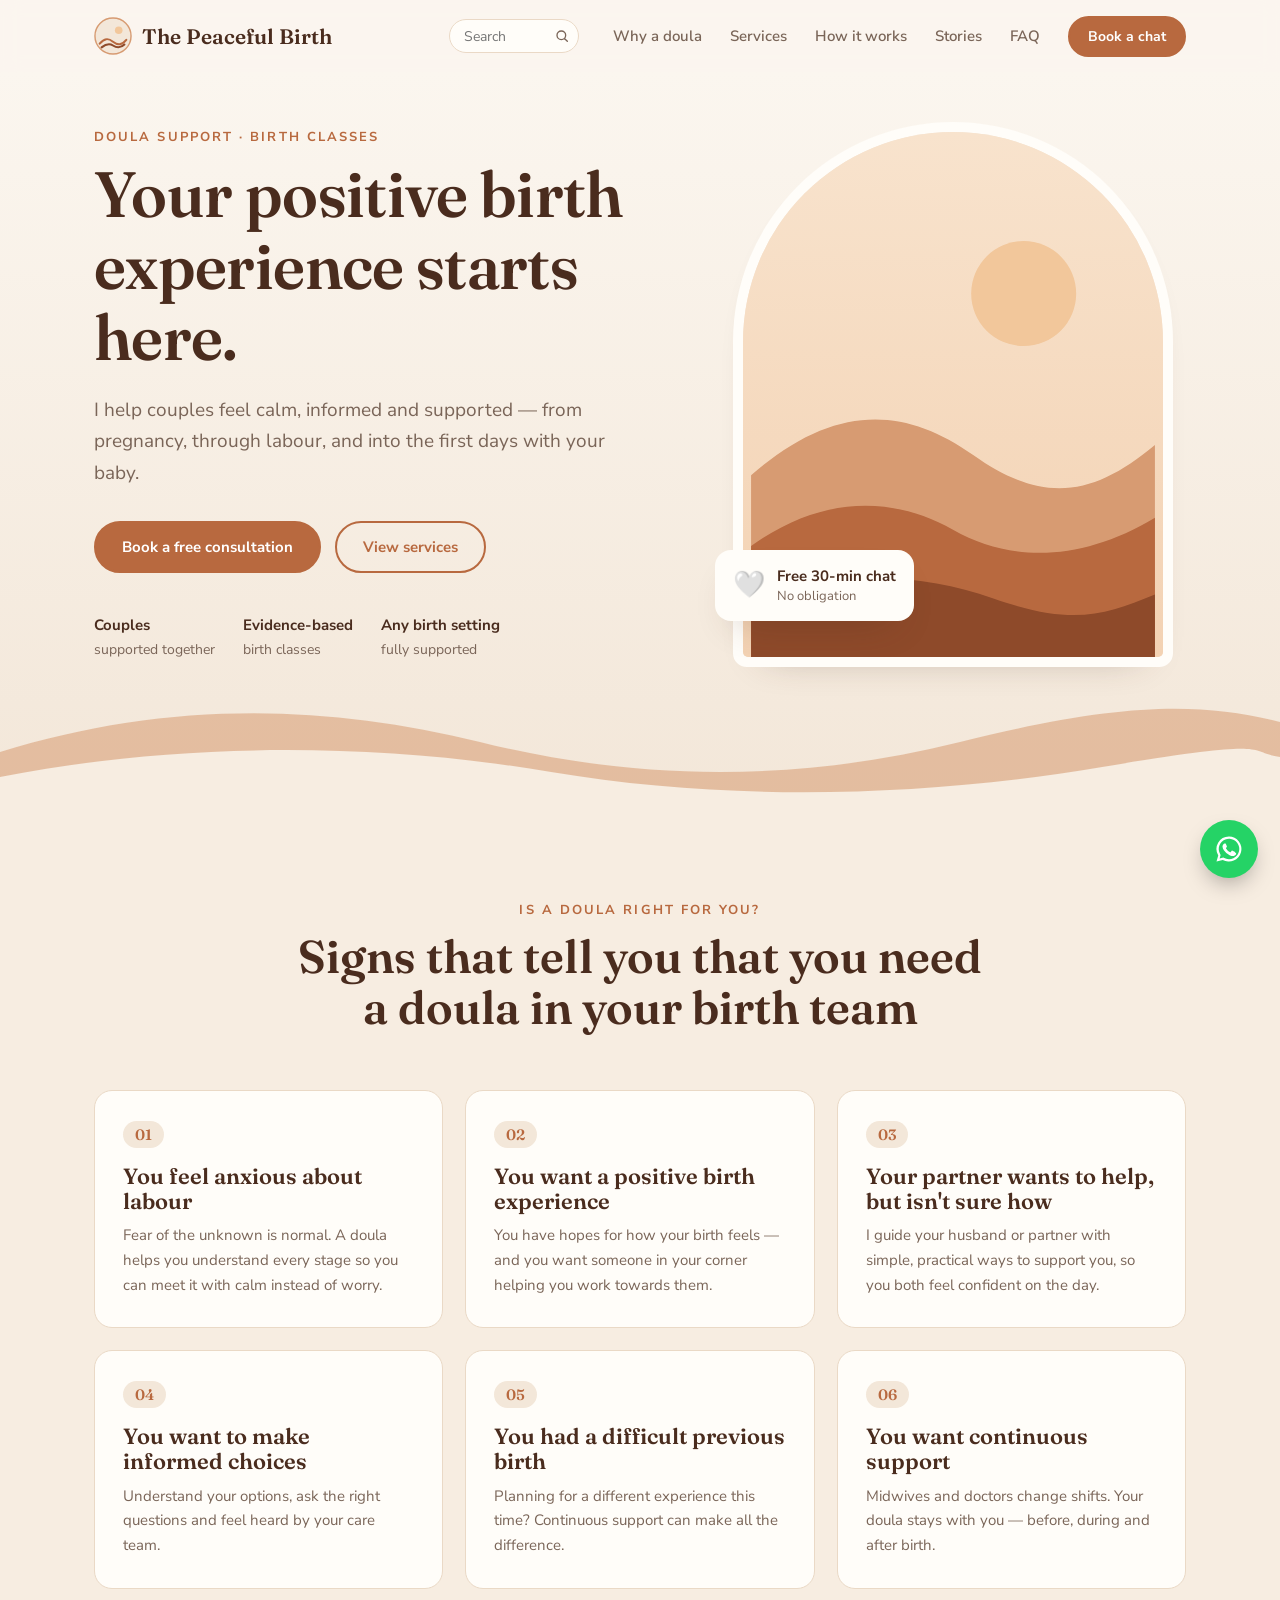
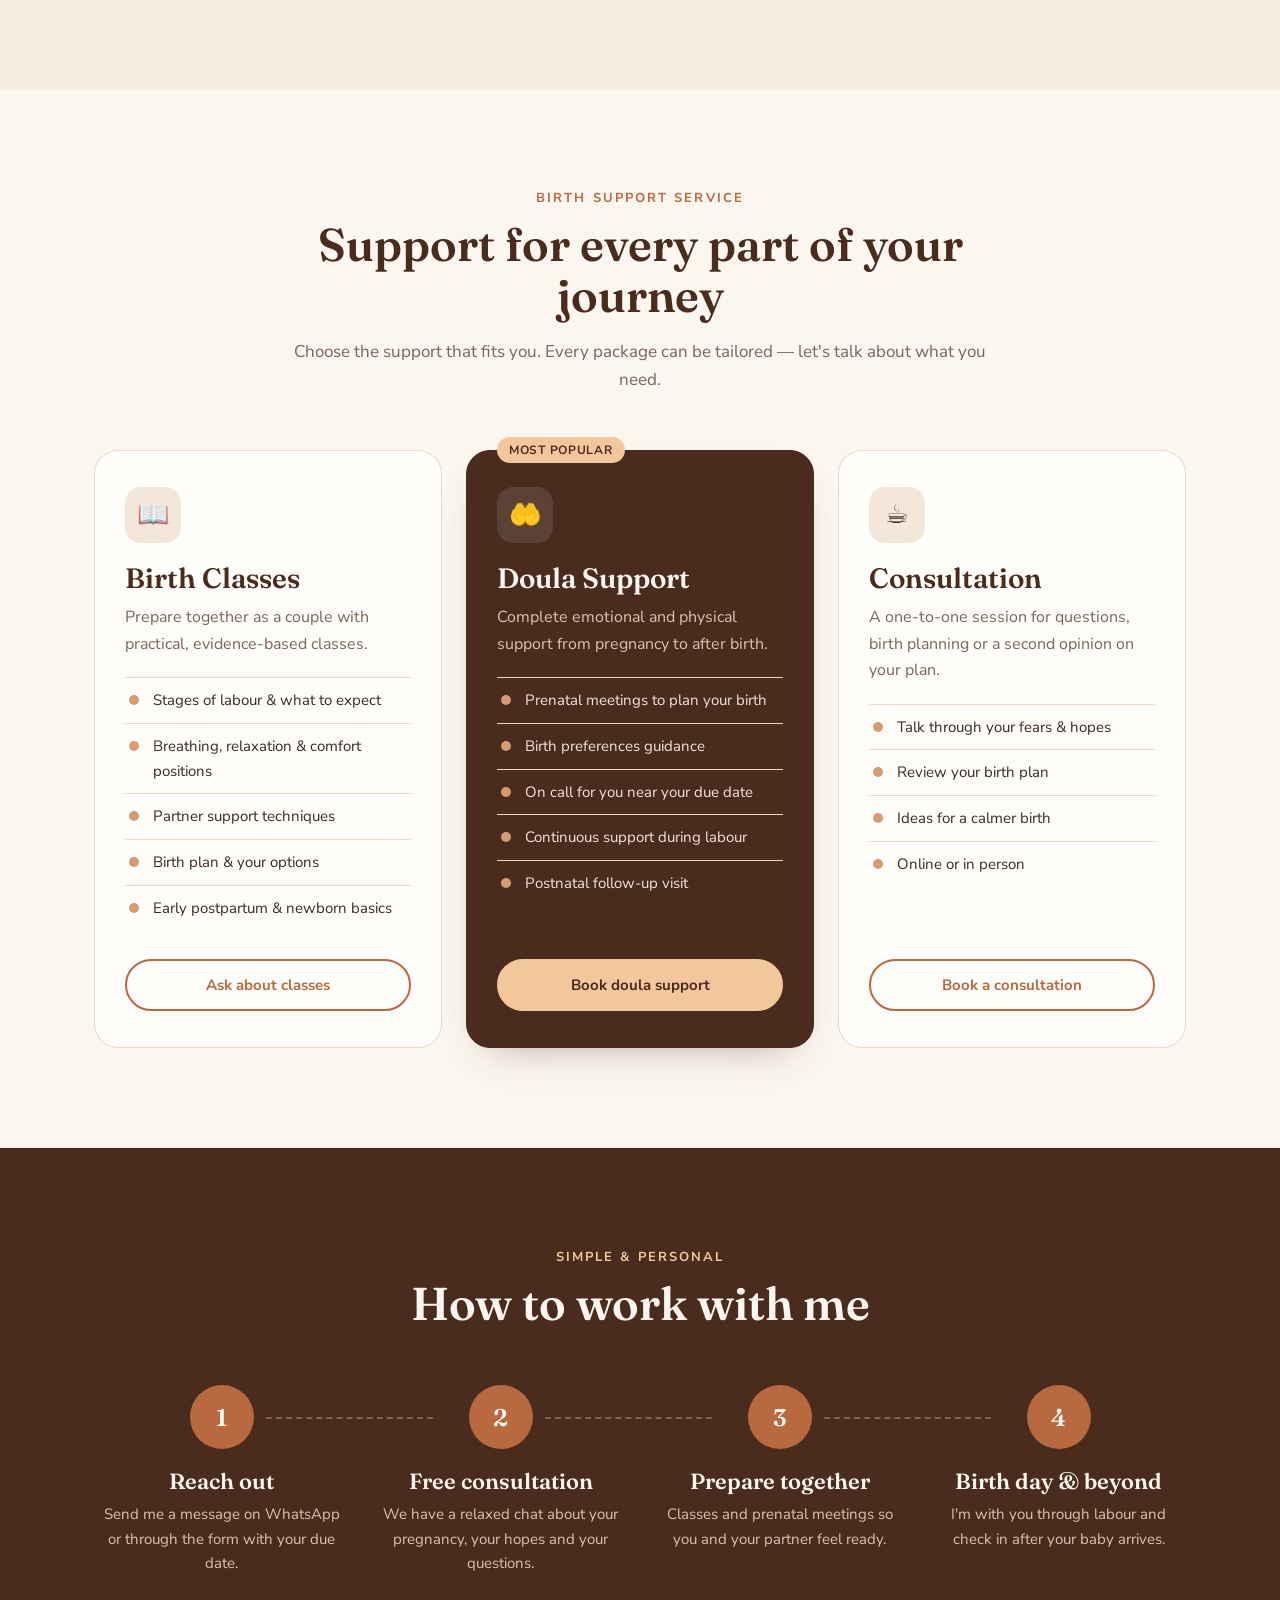
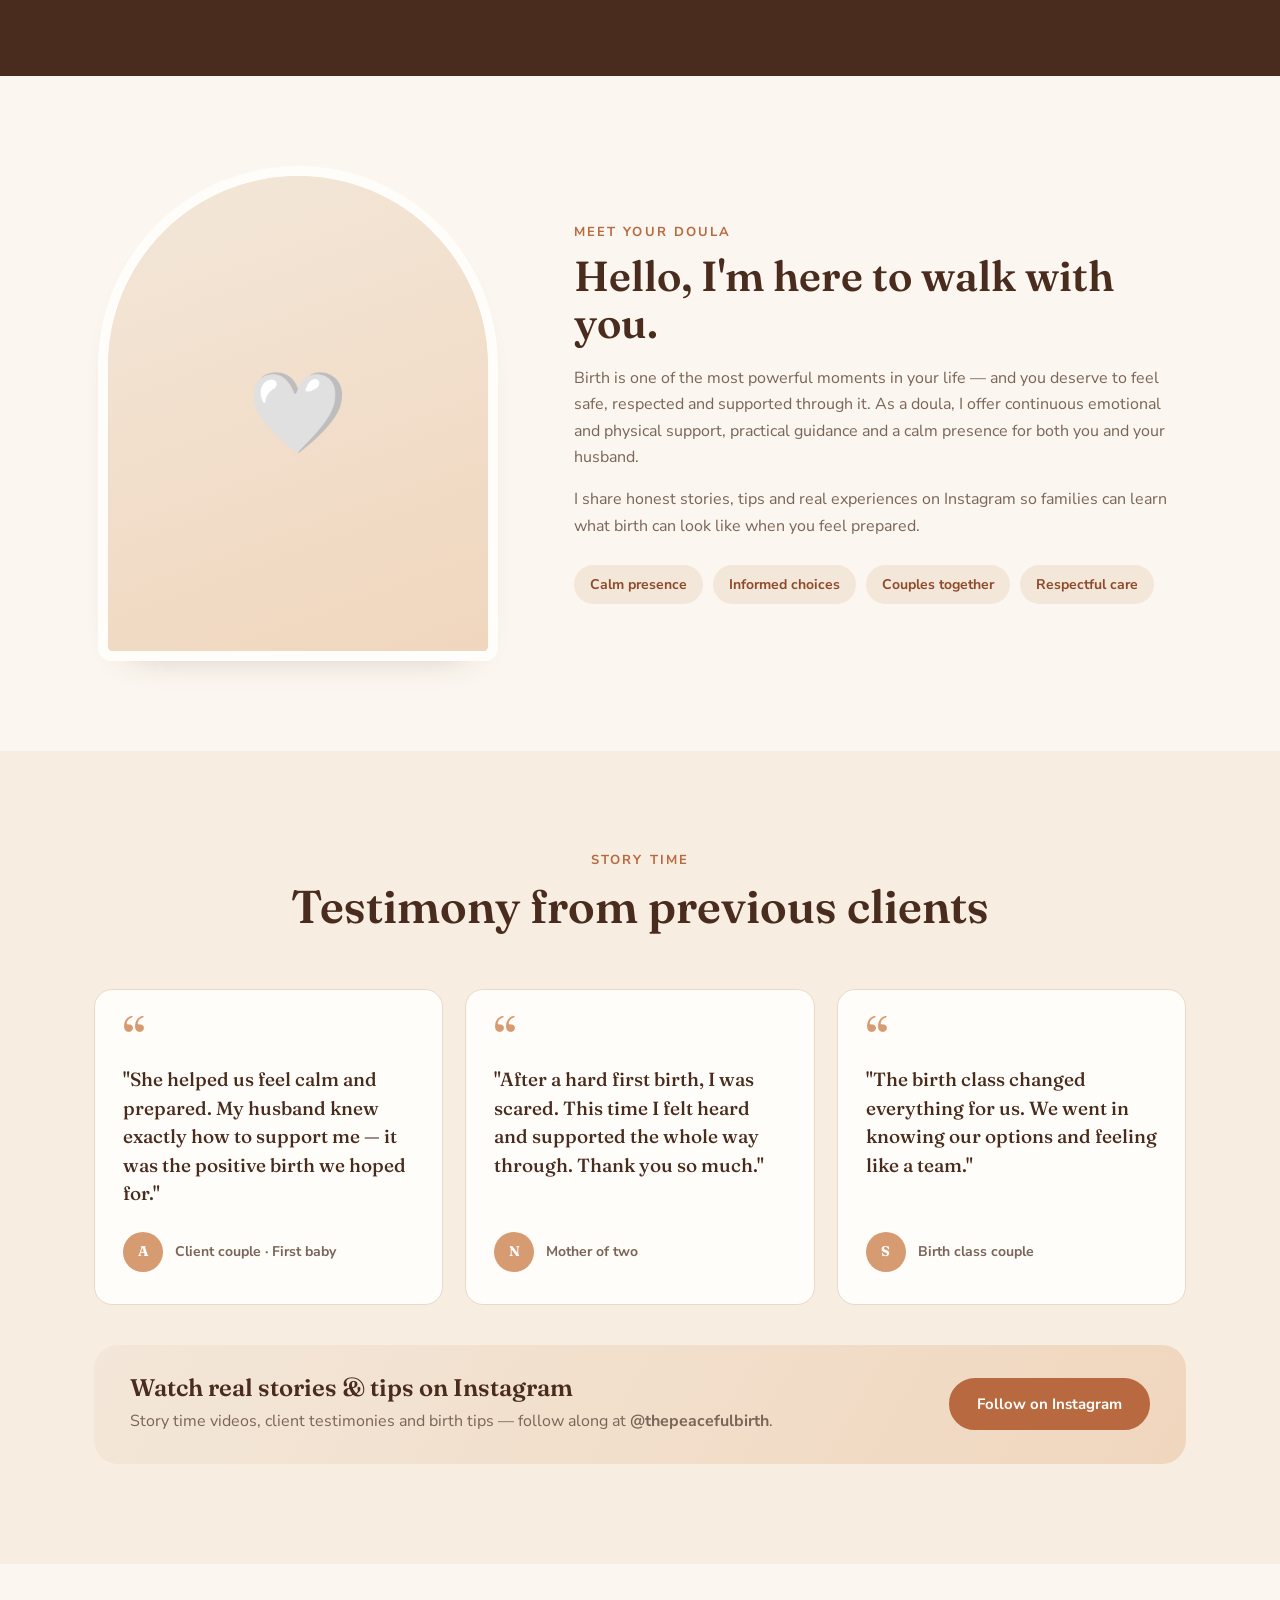
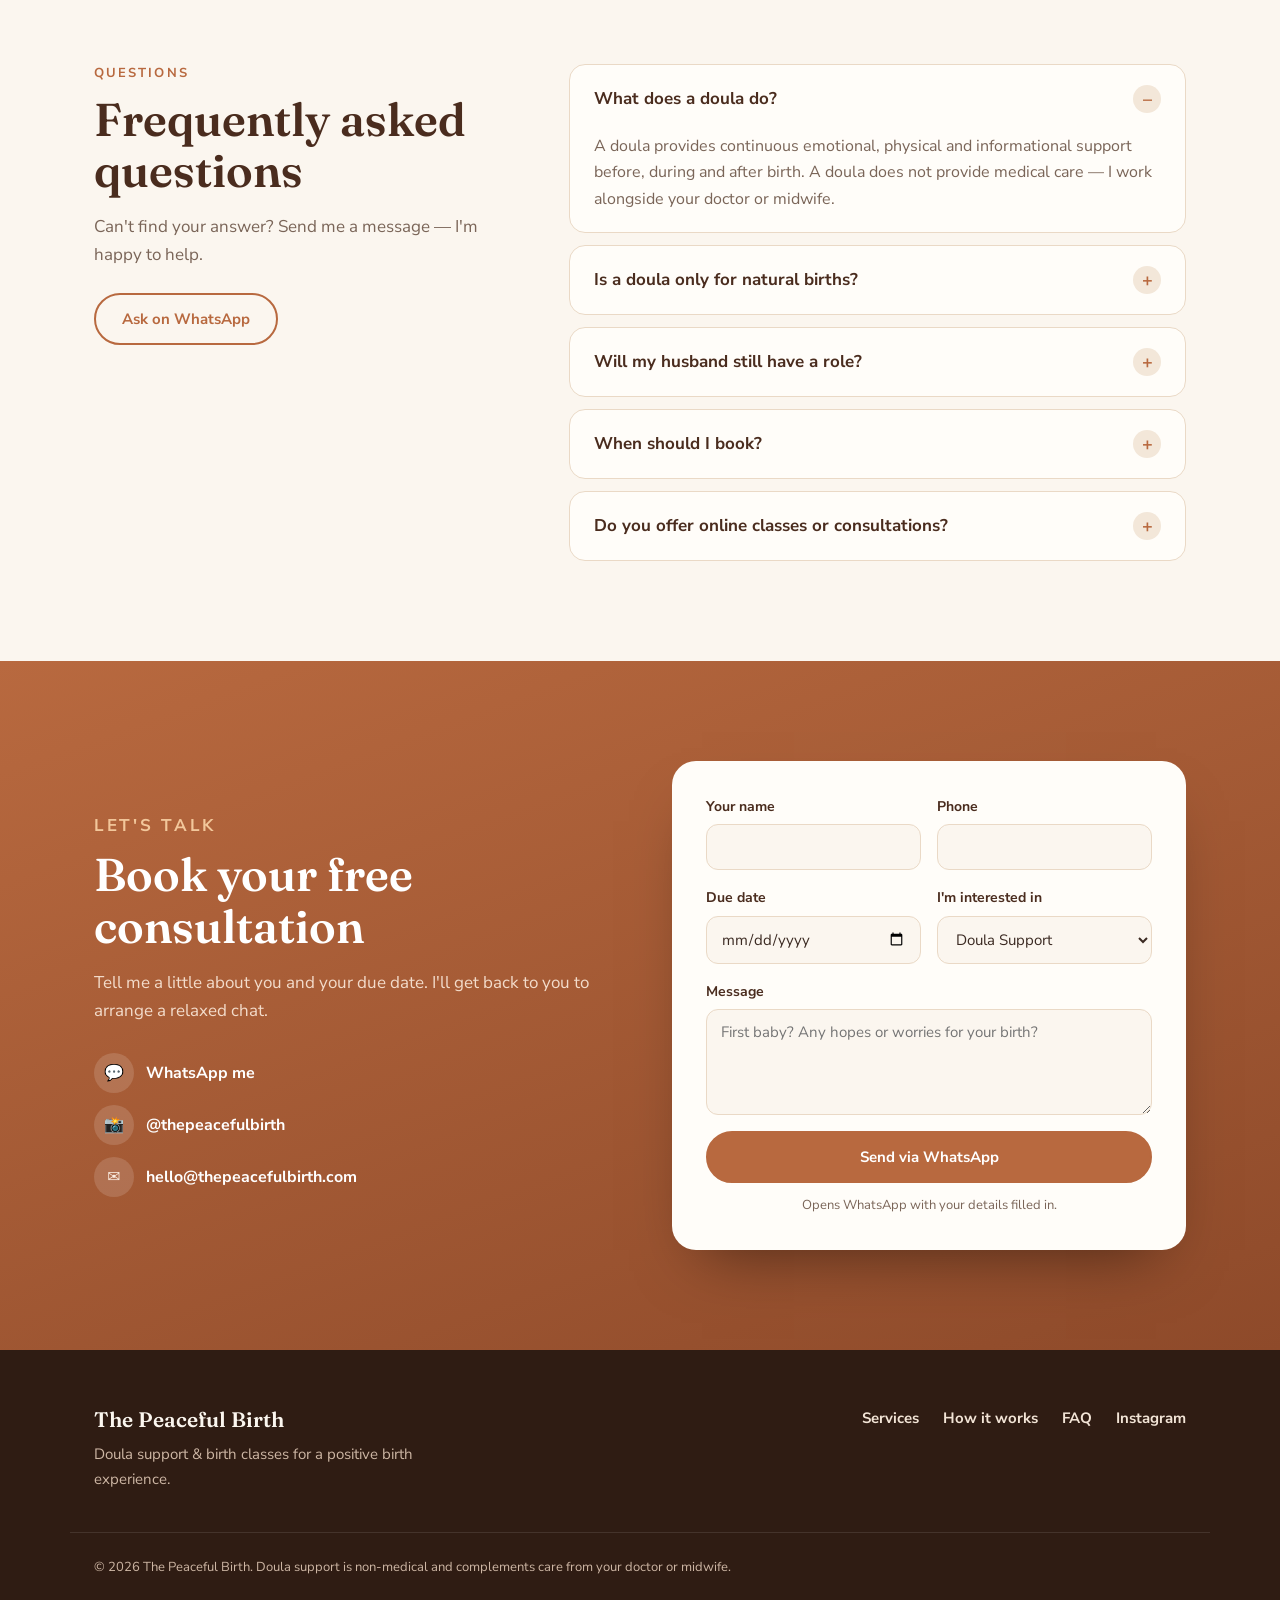
==== commit 47a4293f: "Add minimal page search and remove leftover 'home' wording Small search pill in the nav that scrolls" ====
--- a/index.html
+++ b/index.html
@@ -19,6 +19,10 @@
         <span>The Peaceful Birth</span>
       </a>
       <button class="nav__toggle" id="nav-toggle" aria-label="Open menu" aria-expanded="false"><span></span><span></span></button>
+      <form class="search" id="search" role="search">
+        <input type="search" id="search-input" placeholder="Search" aria-label="Search this page" />
+        <button type="submit" aria-label="Search"><svg viewBox="0 0 24 24"><circle cx="11" cy="11" r="6.5"/><path d="m20 20-4-4"/></svg></button>
+      </form>
       <nav class="nav__links" id="nav-links">
         <a href="#why">Why a doula</a>
         <a href="#services">Services</a>
@@ -48,7 +52,7 @@
           <ul class="hero__trust">
             <li><strong>Couples</strong> supported together</li>
             <li><strong>Evidence-based</strong> birth classes</li>
-            <li><strong>Home · Hospital</strong> birth support</li>
+            <li><strong>Any birth setting</strong> fully supported</li>
           </ul>
         </div>
         <div class="hero__media reveal">
@@ -226,7 +230,7 @@
         </div>
         <div class="faq reveal">
           <details open><summary>What does a doula do?</summary><p>A doula provides continuous emotional, physical and informational support before, during and after birth. A doula does not provide medical care — I work alongside your doctor or midwife.</p></details>
-          <details><summary>Is a doula only for natural births?</summary><p>No. I support all kinds of births — at home or in hospital, with or without pain relief, inductions and caesarean births.</p></details>
+          <details><summary>Is a doula only for natural births?</summary><p>No. I support all kinds of births, wherever you give birth — with or without pain relief, inductions and caesarean births.</p></details>
           <details><summary>Will my husband still have a role?</summary><p>Yes! I support couples together. I show your partner practical ways to help and make sure they feel confident and included.</p></details>
           <details><summary>When should I book?</summary><p>Ideally in your second trimester, so we have time to prepare together — but get in touch at any stage to check availability.</p></details>
           <details><summary>Do you offer online classes or consultations?</summary><p>Consultations can be online or in person. Ask me about current class formats and dates.</p></details>
--- a/css/styles.css
+++ b/css/styles.css
@@ -48,7 +48,7 @@
   transition: box-shadow .2s;
 }
 .nav.is-scrolled { box-shadow: 0 1px 0 var(--line), 0 8px 24px -18px rgba(74, 44, 30, .5); }
-.nav__inner { display: flex; align-items: center; justify-content: space-between; height: 72px; }
+.nav__inner { display: flex; align-items: center; justify-content: space-between; gap: 10px; height: 72px; }
 .logo { display: flex; align-items: center; gap: 10px; text-decoration: none; font: 600 21px var(--serif); color: var(--cocoa); }
 .logo svg { width: 38px; height: 38px; }
 .logo__ring { fill: var(--sand); stroke: var(--clay); stroke-width: 1.5; }
@@ -64,6 +64,16 @@
 .nav__toggle span + span { margin-top: 7px; }
 .nav__toggle[aria-expanded="true"] span:first-child { transform: translateY(4.5px) rotate(45deg); }
 .nav__toggle[aria-expanded="true"] span:last-child { transform: translateY(-4.5px) rotate(-45deg); }
+
+/* minimal search */
+.search { display: flex; align-items: center; margin-left: auto; margin-right: 24px; height: 34px; border: 1px solid var(--line); border-radius: 999px; background: var(--white); }
+.search input { width: 96px; border: 0; background: none; outline: none; padding: 0 0 0 14px; font: 14px var(--sans); color: var(--ink); transition: width .25s; }
+.search input:focus { width: 150px; }
+.search input::-webkit-search-cancel-button { display: none; }
+.search button { display: grid; place-items: center; width: 32px; height: 32px; border: 0; background: none; cursor: pointer; color: var(--muted); }
+.search svg { width: 16px; height: 16px; fill: none; stroke: currentColor; stroke-width: 2; stroke-linecap: round; }
+.search.is-miss { border-color: var(--clay); }
+.search-hit { outline: 3px solid var(--peach); outline-offset: 6px; border-radius: 12px; transition: outline-color 1.5s; }
 
 /* ---------- hero ---------- */
 .hero { position: relative; background: linear-gradient(180deg, var(--cream), var(--sand)); padding: 56px 0 140px; overflow: hidden; }
@@ -248,7 +258,12 @@
 }
 
 @media (max-width: 760px) {
-  .nav__toggle { display: block; }
+  .nav__toggle { display: block; order: 3; }
+  .logo { font-size: 17px; white-space: nowrap; gap: 8px; }
+  .logo svg { width: 32px; height: 32px; }
+  .search { margin-right: 8px; }
+  .search input { width: 56px; padding-left: 12px; }
+  .search input:focus { width: 110px; }
   .nav__links {
     position: absolute; top: 72px; left: 0; right: 0;
     flex-direction: column; align-items: stretch; gap: 0;
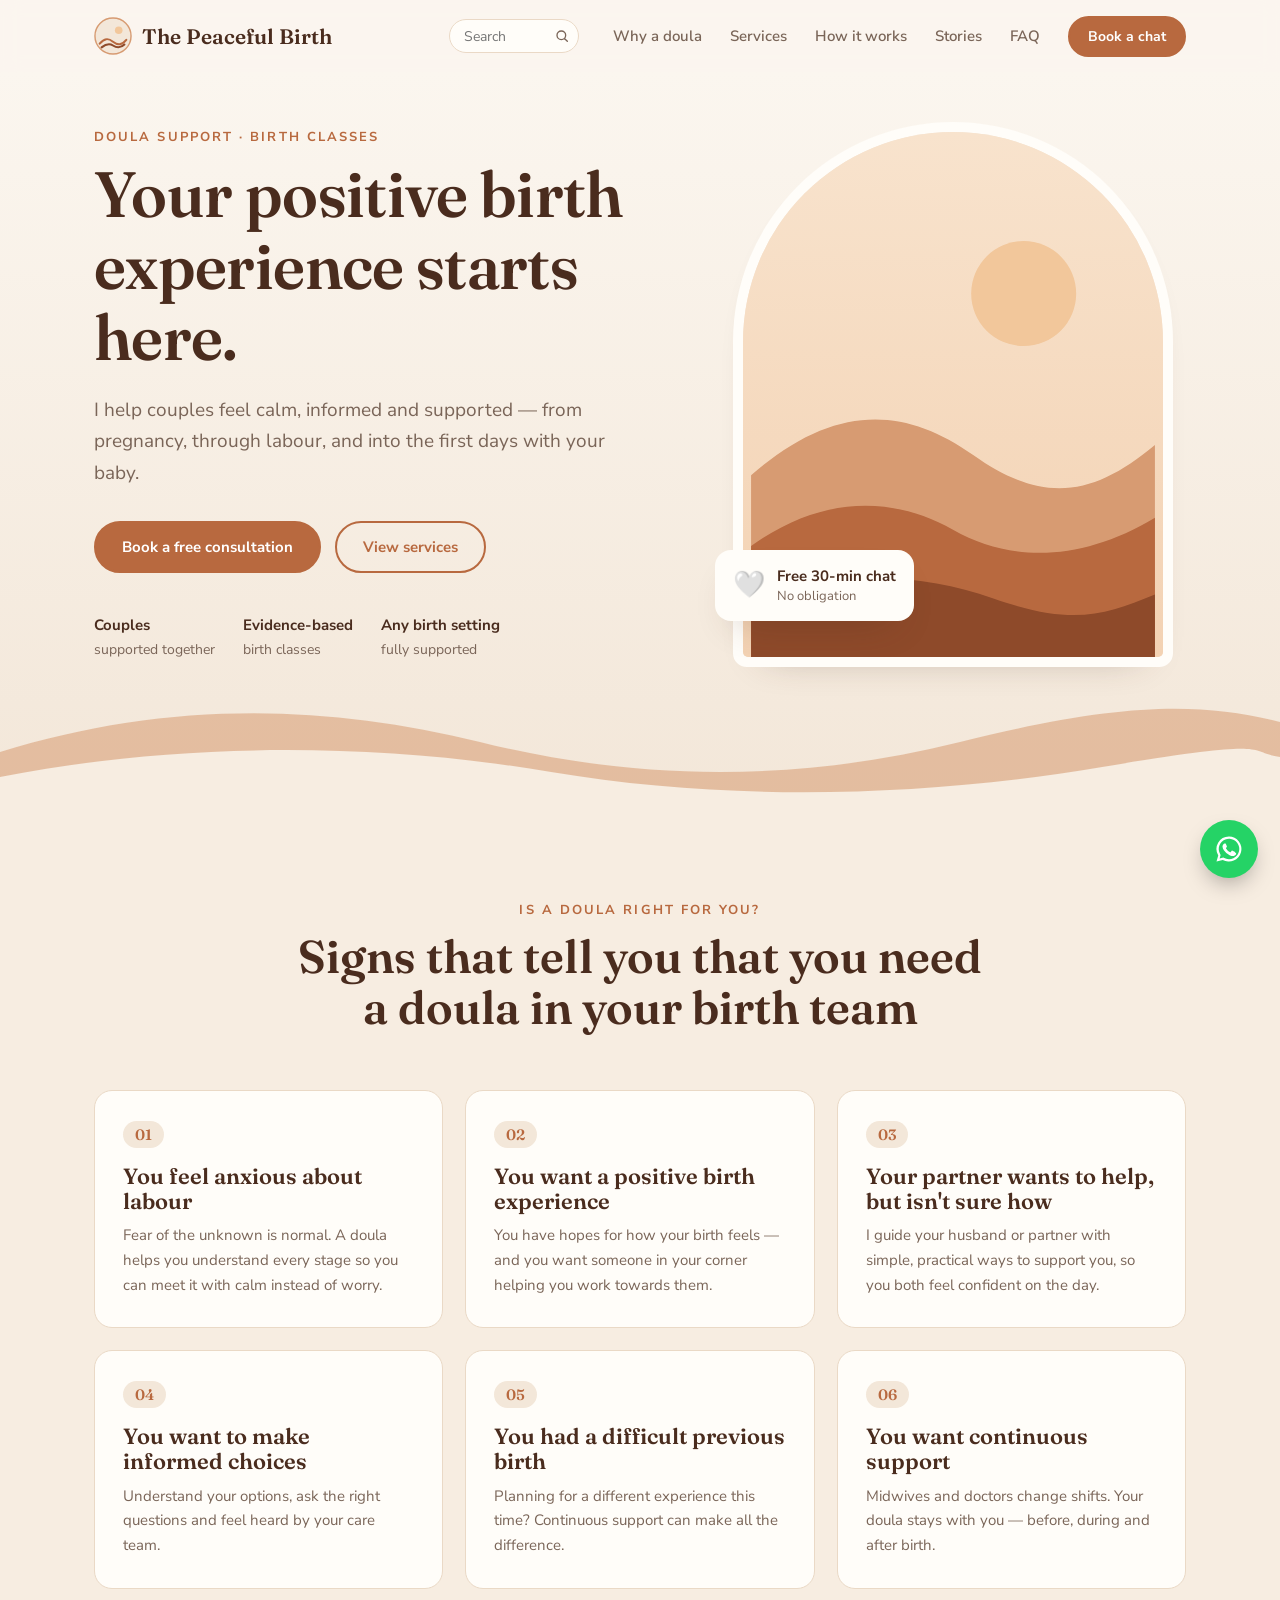
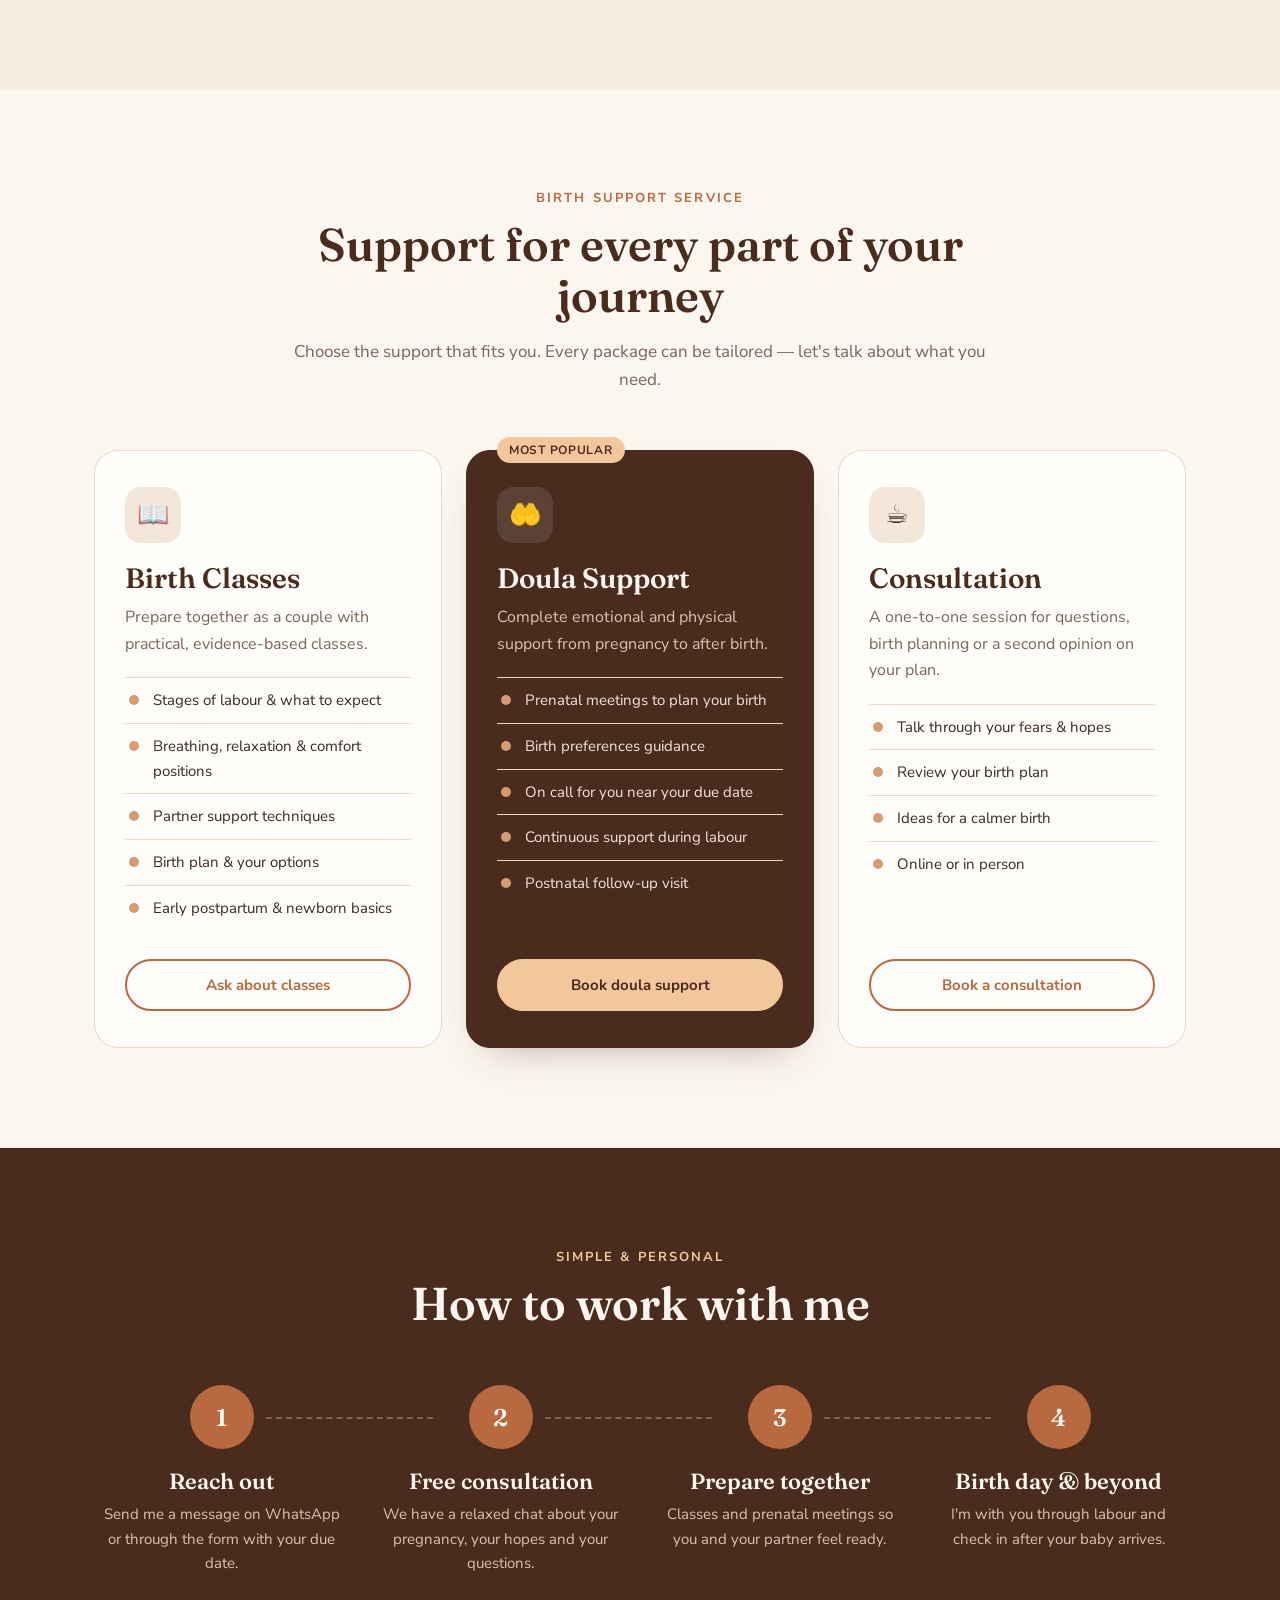
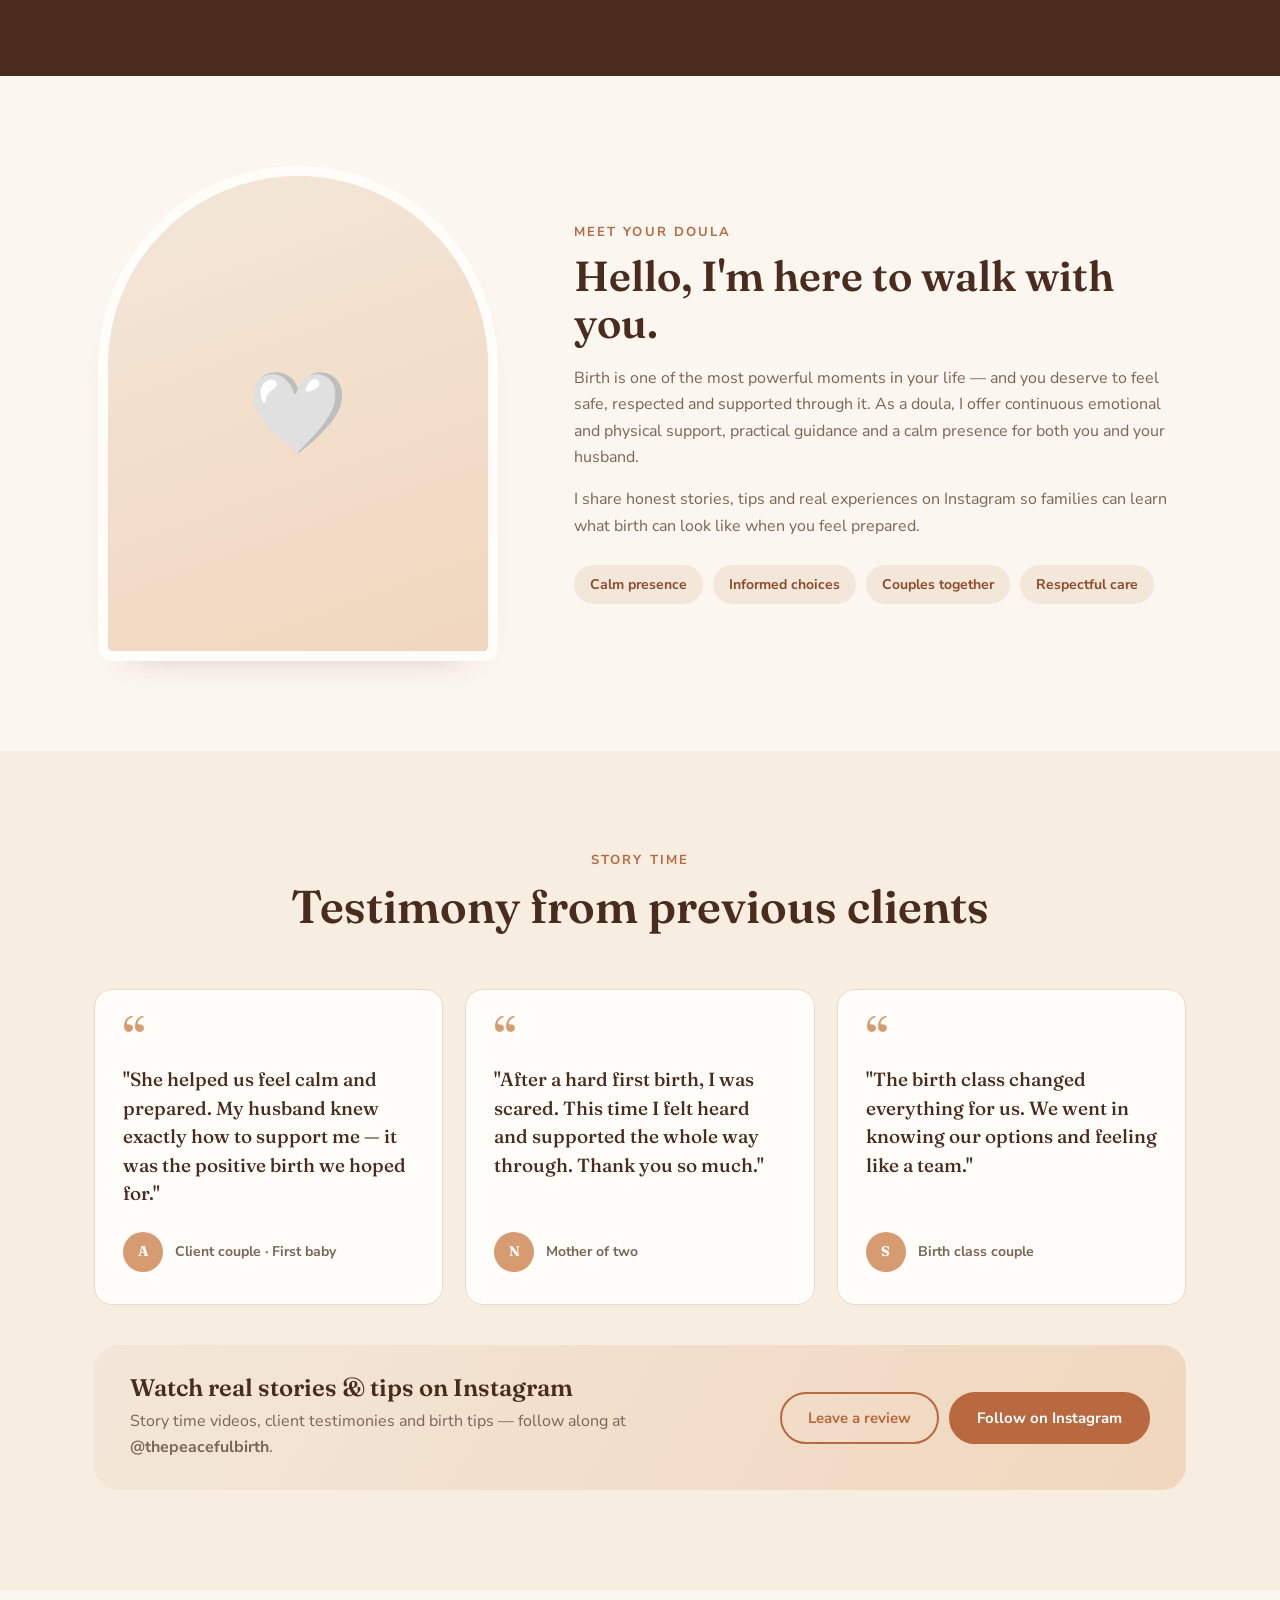
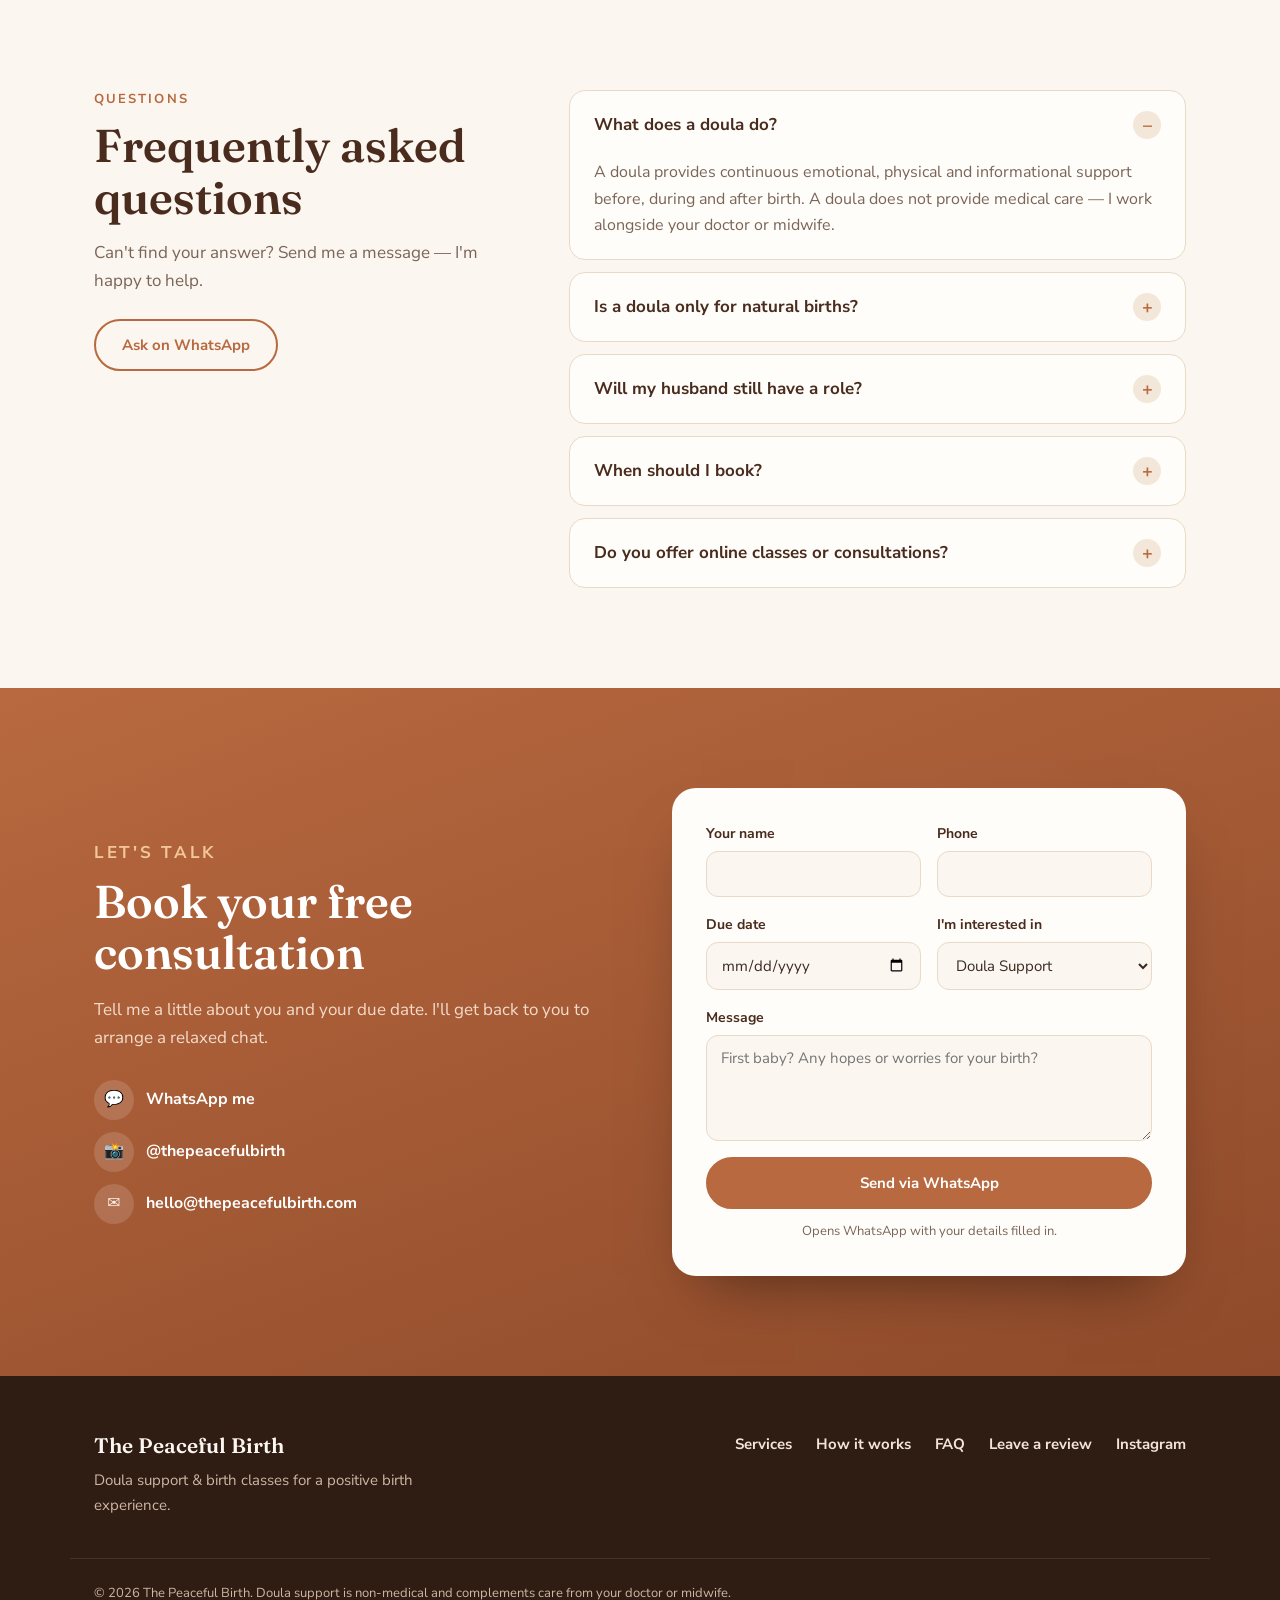
==== commit 2f88f33d: "Add Google review page for clients Shareable review.html in the site's style: stars and button open " ====
--- a/index.html
+++ b/index.html
@@ -214,7 +214,10 @@
             <h3>Watch real stories & tips on Instagram</h3>
             <p>Story time videos, client testimonies and birth tips — follow along at <strong>@thepeacefulbirth</strong>.</p>
           </div>
-          <a class="btn" data-link="instagram" target="_blank" rel="noopener">Follow on Instagram</a>
+          <div class="ig__actions">
+            <a class="btn btn--ghost" href="review.html">Leave a review</a>
+            <a class="btn" data-link="instagram" target="_blank" rel="noopener">Follow on Instagram</a>
+          </div>
         </div>
       </div>
     </section>
@@ -285,6 +288,7 @@
         <a href="#services">Services</a>
         <a href="#how">How it works</a>
         <a href="#faq">FAQ</a>
+        <a href="review.html">Leave a review</a>
         <a data-link="instagram" target="_blank" rel="noopener">Instagram</a>
       </nav>
     </div>
--- a/css/styles.css
+++ b/css/styles.css
@@ -183,6 +183,7 @@
   margin-top: 40px; padding: 30px 36px; border-radius: 24px;
   background: linear-gradient(120deg, var(--sand), #f0d6bd);
 }
+.ig__actions { display: flex; flex-wrap: wrap; gap: 10px; flex-shrink: 0; }
 .ig h3 { font-size: 24px; }
 .ig p { margin: 6px 0 0; color: var(--muted); }
 
